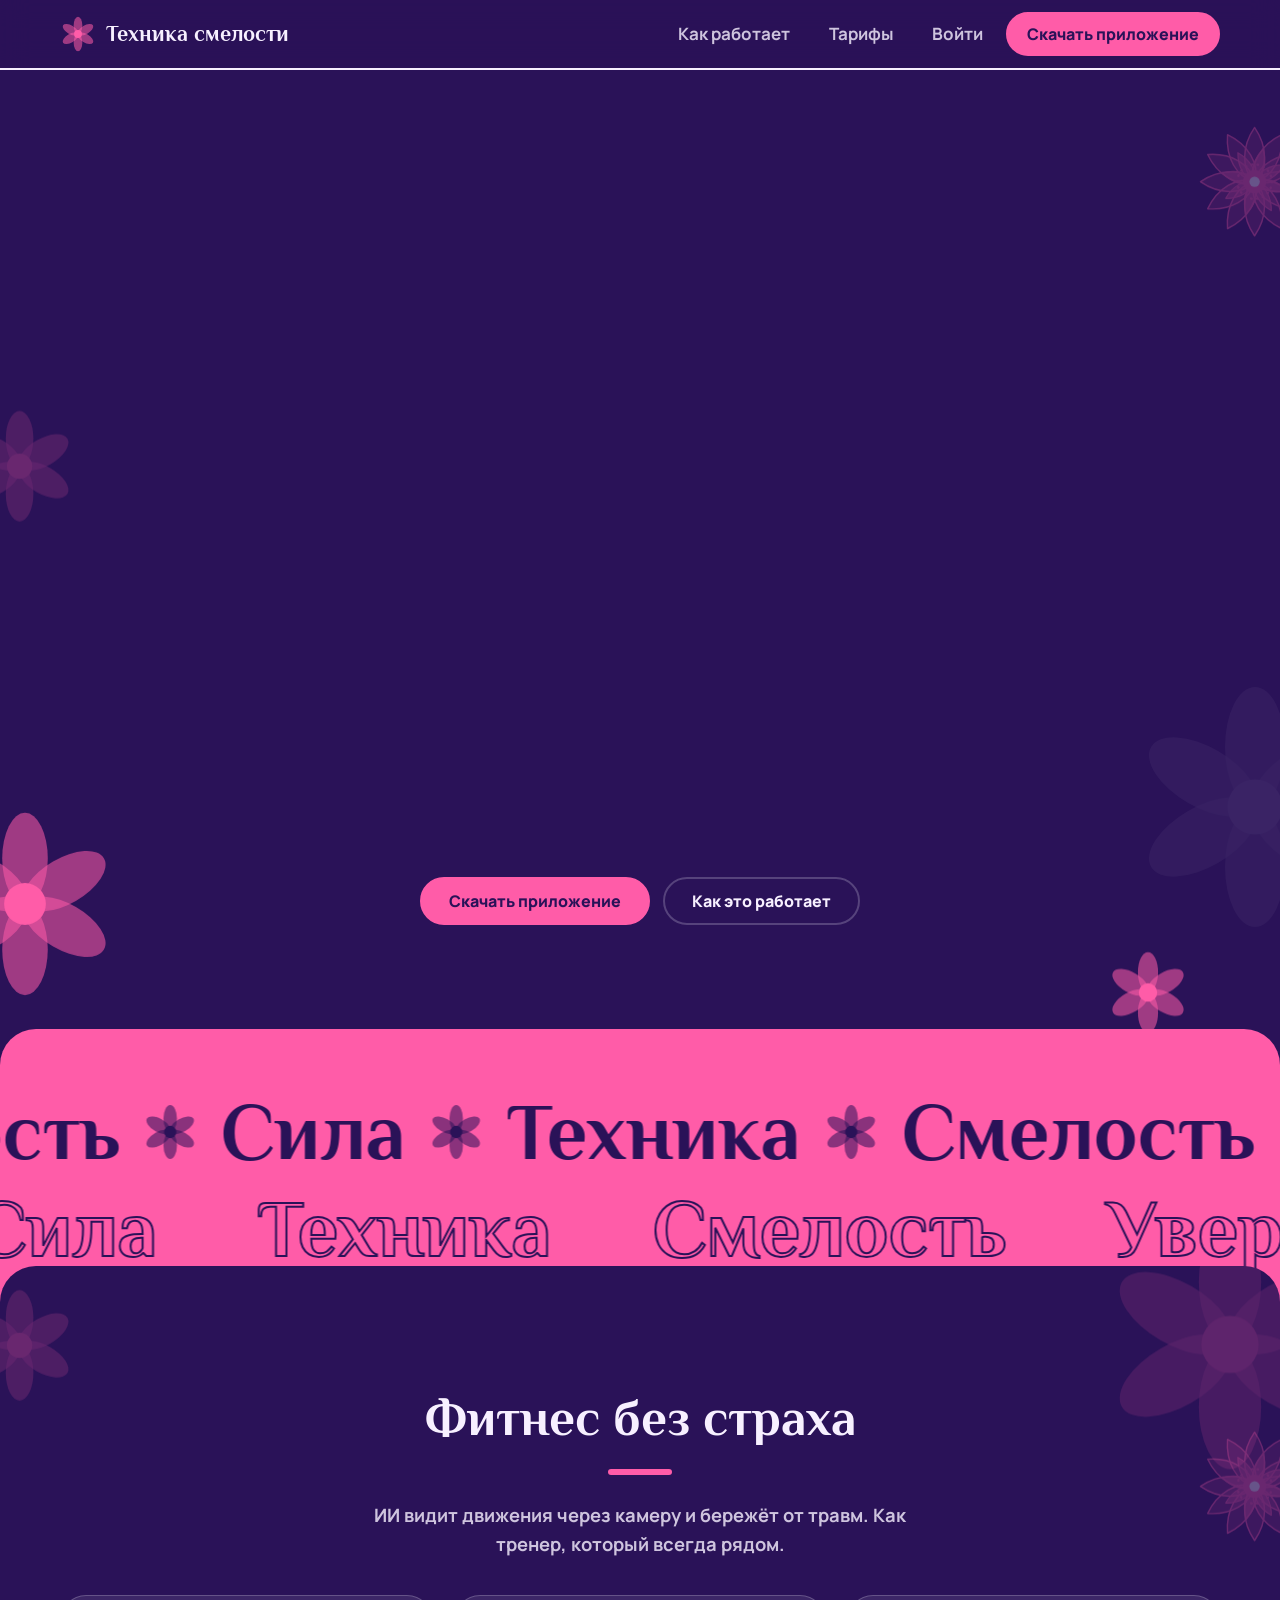
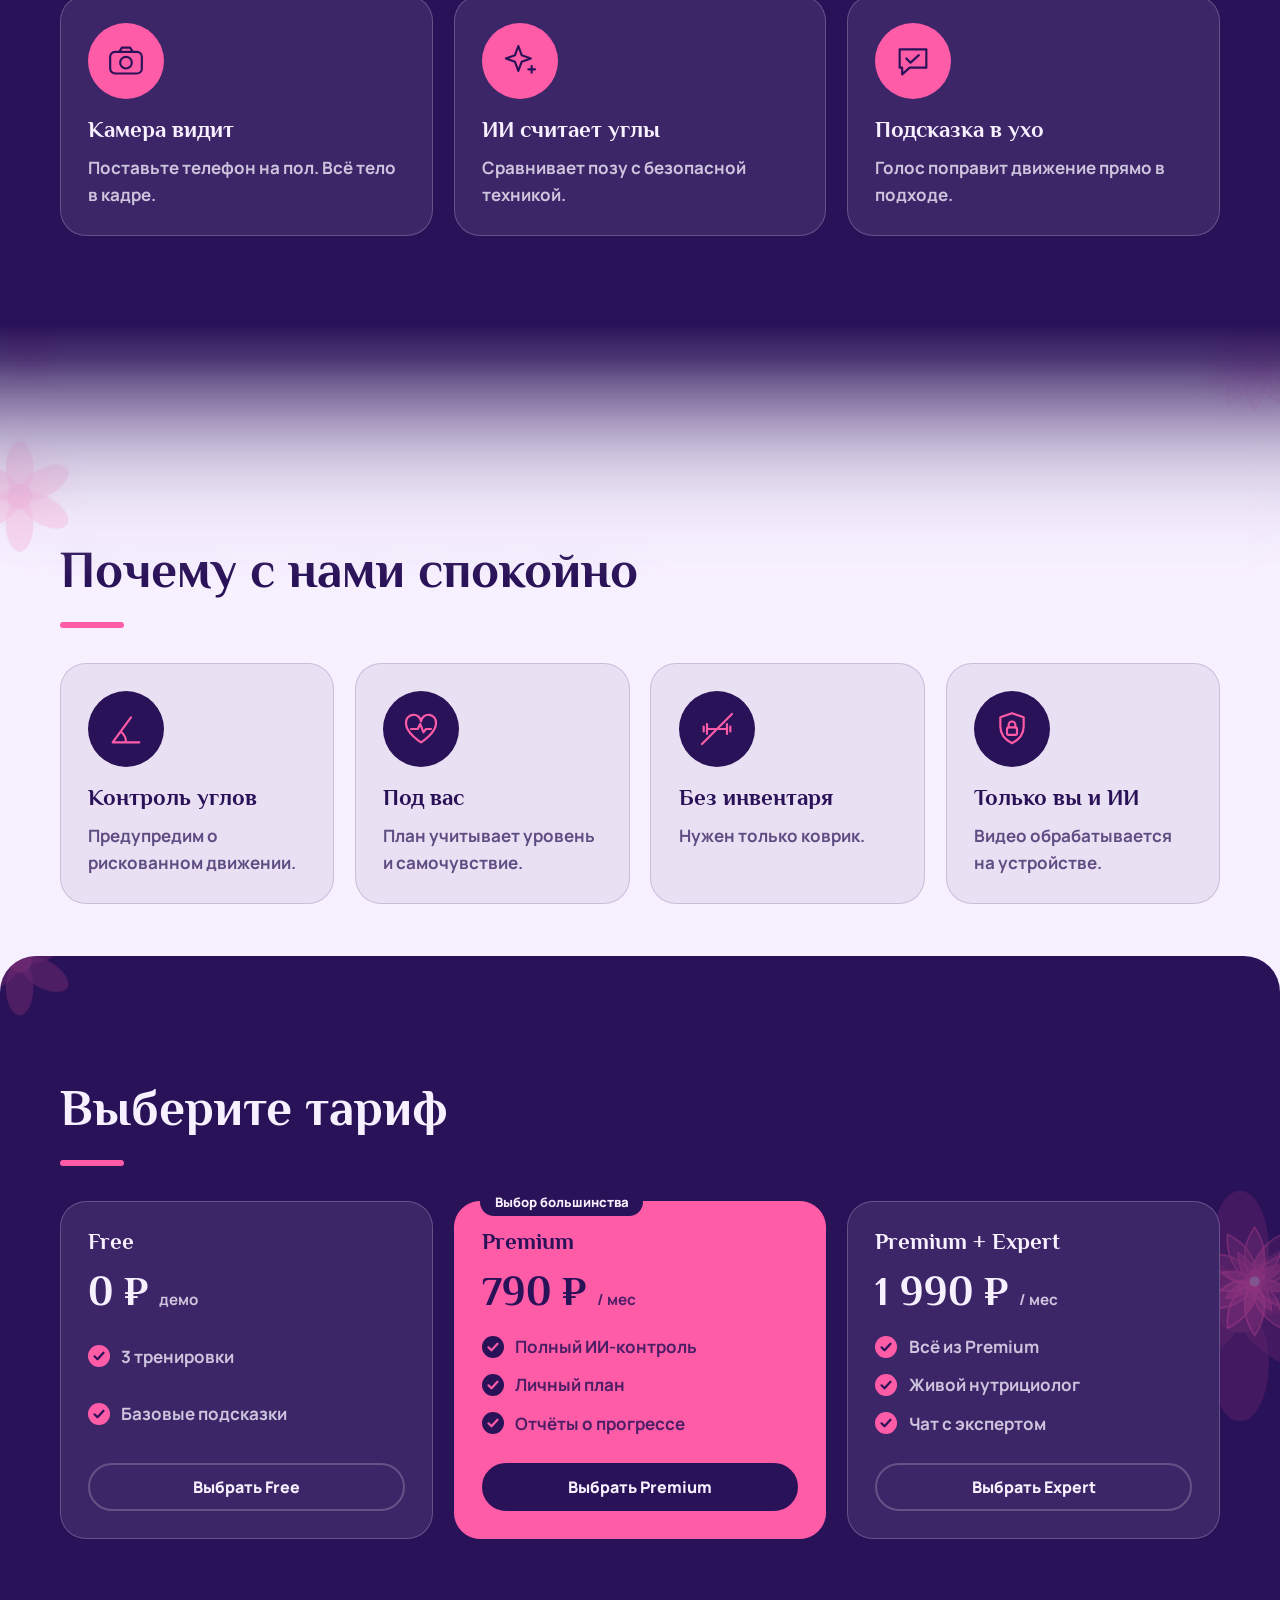
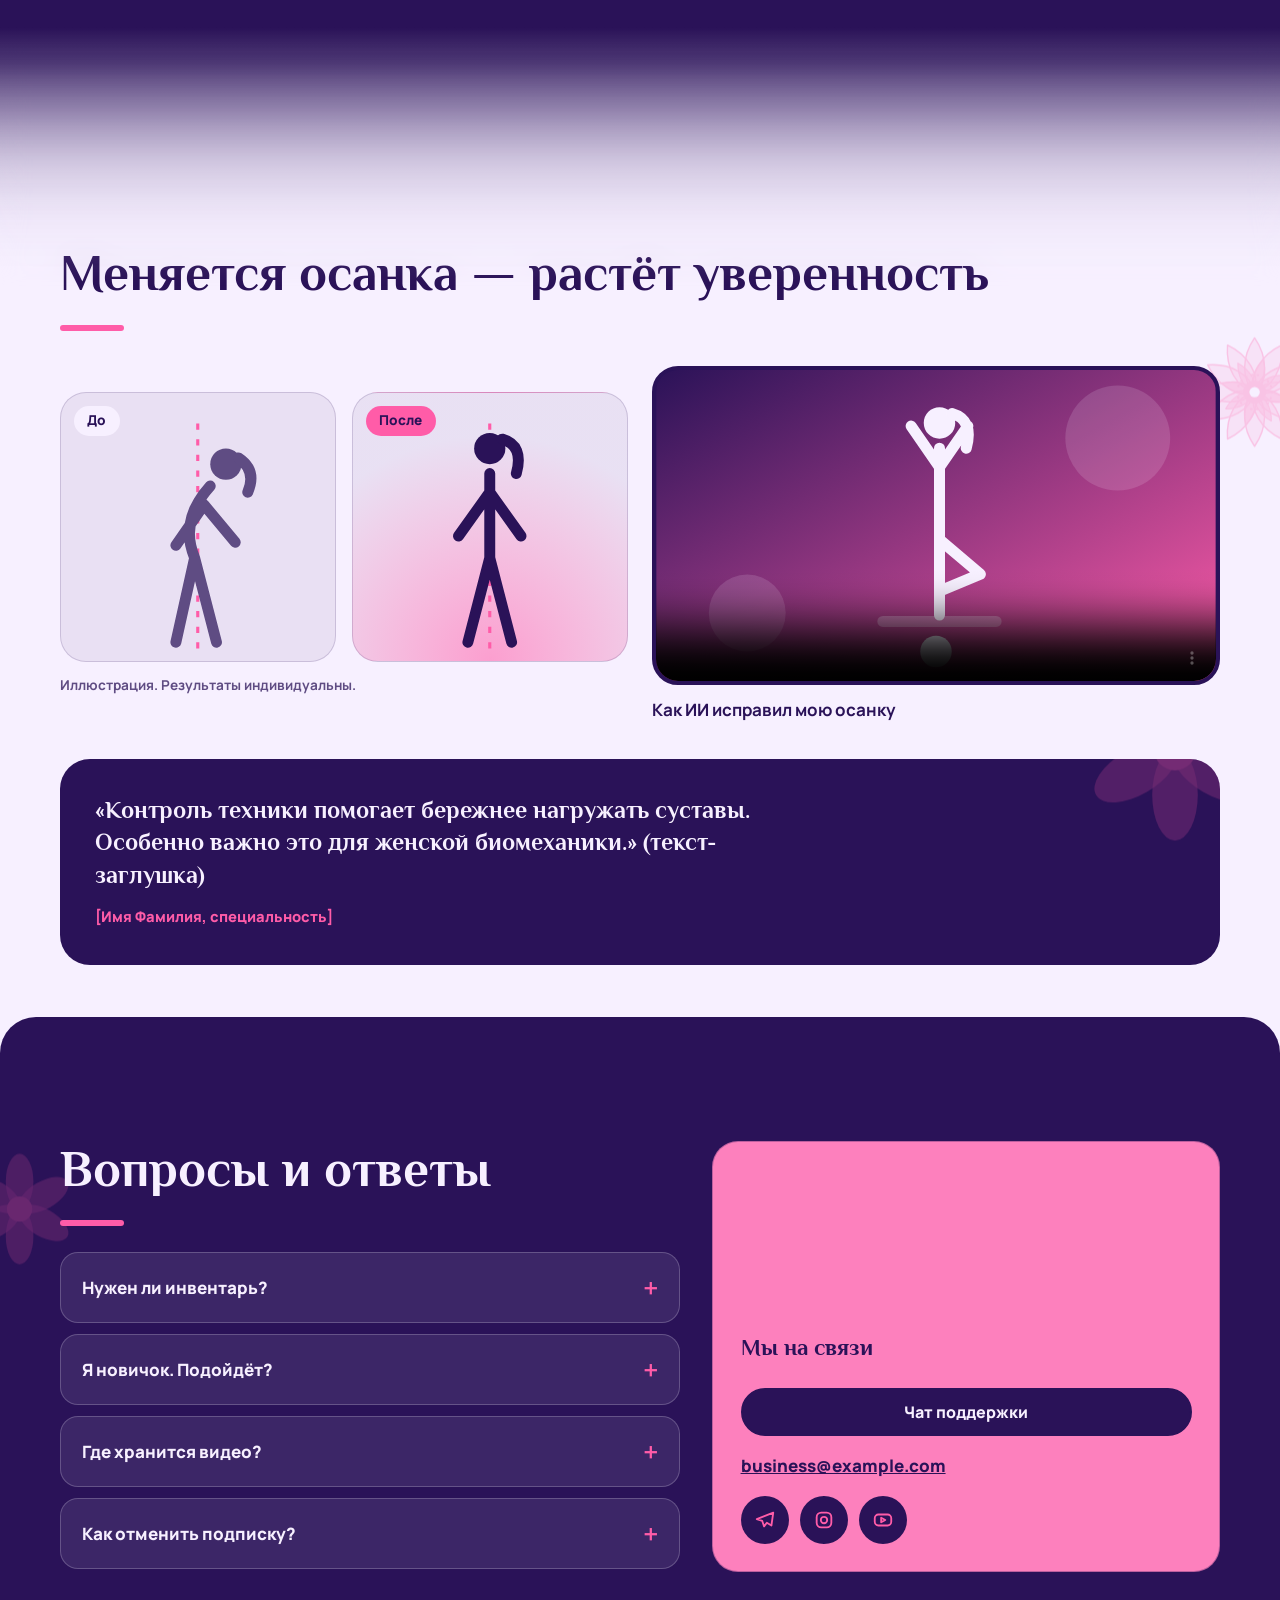
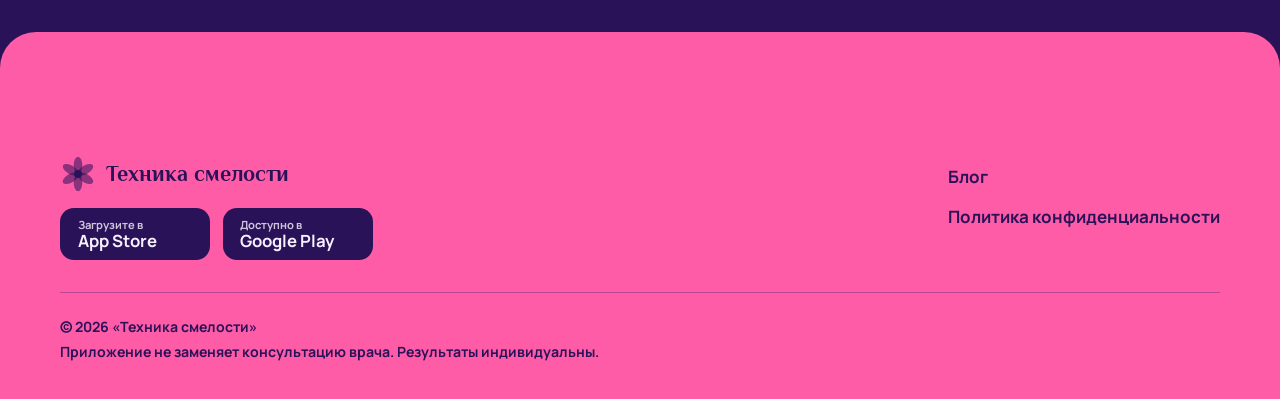
==== with Claude ii/index.html @ 7ea89359 "изменение названия" ====
<!DOCTYPE html>
<html lang="ru">
<head>
<meta charset="utf-8">
<meta name="viewport" content="width=device-width, initial-scale=1, viewport-fit=cover">
<title>Техника смелости — ИИ-тренер для тебя</title>
<meta name="description" content="ИИ-тренер в телефоне следит за техникой и бережёт от травм. Тренировки дома, без инвентаря, только вы и ИИ.">
<meta property="og:title" content="Техника смелости — ИИ-тренер для женщин">
<meta property="og:description" content="Ты сильнее, чем думаешь. Просто начни.">
<meta property="og:type" content="website">
<link rel="preconnect" href="https://fonts.googleapis.com">
<link rel="preconnect" href="https://fonts.gstatic.com" crossorigin>
<link href="https://fonts.googleapis.com/css2?family=Manrope:wght@600;700;800&family=Philosopher:wght@700&display=swap" rel="stylesheet">
<style>
/* Только три цвета: тёмный сливовый, розовый, светлая сирень */
:root{--dark:#2a1258;--pink:#ff5ca8;--light:#f7f0ff;
  --head:"Philosopher",Georgia,"Times New Roman",serif;--sans:"Manrope",system-ui,-apple-system,"Segoe UI",Roboto,sans-serif;
  --pad:clamp(3rem,7vw,5.5rem);--cut:36px;
  box-sizing:border-box;padding-top:env(safe-area-inset-top,0px);padding-bottom:env(safe-area-inset-bottom,0px);color-scheme:light}
.t-light{--bg:var(--light);--fg:var(--dark);--card:color-mix(in srgb,var(--dark) 7%,var(--light));--muted:color-mix(in srgb,var(--dark) 74%,var(--light));--line:color-mix(in srgb,var(--dark) 16%,transparent);--btn-bg:var(--pink);--btn-fg:var(--dark);--ico-bg:var(--dark);--ico-fg:var(--pink)}
.t-dark{--bg:var(--dark);--fg:var(--light);--card:color-mix(in srgb,var(--light) 9%,var(--dark));--muted:color-mix(in srgb,var(--light) 80%,var(--dark));--line:color-mix(in srgb,var(--light) 22%,transparent);--btn-bg:var(--pink);--btn-fg:var(--dark);--ico-bg:var(--pink);--ico-fg:var(--dark)}
.t-pink{--bg:var(--pink);--fg:var(--dark);--card:color-mix(in srgb,var(--light) 24%,var(--pink));--muted:color-mix(in srgb,var(--dark) 84%,var(--pink));--line:color-mix(in srgb,var(--dark) 30%,transparent);--btn-bg:var(--dark);--btn-fg:var(--light);--ico-bg:var(--dark);--ico-fg:var(--pink)}
.t-light,.t-dark,.t-pink{background:var(--bg);color:var(--fg)}
*,*::before,*::after{box-sizing:border-box}
html{scroll-behavior:smooth;scroll-padding-top:calc(72px + env(safe-area-inset-top,0px))}
body{margin:0;background:var(--dark);color:var(--dark);font:700 1.0625rem/1.6 var(--sans);overflow-x:hidden}
body::before{content:"";position:fixed;inset:0 0 auto;height:env(safe-area-inset-top,0px);background:var(--dark);z-index:60}
svg,video{max-width:100%}
h1,h2,h3{font-family:var(--head);font-weight:700;line-height:1.1;margin:0 0 .5em}
h2{font-size:clamp(2rem,5vw,3.2rem)}
h2::after{content:"";display:block;width:64px;height:6px;border-radius:6px;background:var(--pink);margin-top:.45em}
.center{text-align:center}.center h2::after{margin-inline:auto}
h3{font-size:1.45rem}
p{margin:0 0 1em}
a{color:inherit}
:focus-visible{outline:3px solid var(--pink);outline-offset:3px;border-radius:8px}
.wrap{width:min(1160px,100% - 2.5rem);margin-inline:auto;position:relative;z-index:1}
.layer{position:relative;overflow:clip;margin-top:calc(var(--cut) * -1);border-radius:var(--cut) var(--cut) 0 0;padding:calc(var(--pad) + var(--cut)) 0 var(--pad)}
.lead{font-size:1.15rem;color:var(--muted);max-width:46ch}
.sec-head{margin-bottom:2.2rem}
.progress{position:fixed;top:env(safe-area-inset-top,0px);left:0;right:0;height:4px;z-index:70;transform-origin:0 50%;transform:scaleX(0);background:var(--pink)}

/* кнопки */
.btn{display:inline-flex;align-items:center;justify-content:center;min-height:48px;padding:.7rem 1.7rem;border-radius:999px;font:800 1rem var(--sans);text-decoration:none;cursor:pointer;border:2px solid var(--btn-bg);background:var(--btn-bg);color:var(--btn-fg);transition:transform .25s,box-shadow .25s}
.btn:hover{transform:translateY(-3px);box-shadow:0 10px 24px color-mix(in srgb,var(--pink) 45%,transparent)}
.btn-ghost{background:transparent;color:var(--fg);border-color:var(--line)}
.btn-ghost:hover{border-color:var(--pink)}
.btn-block{width:100%}

/* шапка */
header,header.t-dark,header.t-light,header.t-pink{position:sticky;top:env(safe-area-inset-top,0px);z-index:50;background:color-mix(in srgb,var(--bg) 86%,transparent);-webkit-backdrop-filter:blur(14px);backdrop-filter:blur(14px);border-bottom:2px solid var(--fg);transition:background .4s,color .4s,border-color .4s}
header.t-pink .pill{background:color-mix(in srgb,var(--dark) 14%,transparent);border-color:var(--dark)}
header.t-pink .logo svg{color:var(--dark)}
.bar{display:flex;align-items:center;justify-content:space-between;gap:1rem;min-height:68px}
.logo{display:flex;align-items:center;gap:.6rem;font:700 1.35rem var(--head);text-decoration:none}
.logo svg{width:36px;height:36px;color:var(--pink);flex:none;transition:transform .6s}
.logo:hover svg{transform:rotate(180deg)}
.menu{display:flex;align-items:center;gap:.4rem;position:relative}
.pill{position:absolute;top:50%;left:0;width:0;height:44px;transform:translateY(-50%);border-radius:999px;background:color-mix(in srgb,var(--pink) 22%,transparent);border:1px solid color-mix(in srgb,var(--pink) 65%,transparent);opacity:0;pointer-events:none;transition:left .4s cubic-bezier(.3,1.35,.5,1),width .4s cubic-bezier(.3,1.35,.5,1),opacity .25s}
.menu a.link{position:relative;z-index:1;padding:.6rem 1rem;border-radius:999px;text-decoration:none;font-weight:700;color:var(--muted);transition:color .2s}
.menu a.link:hover,.menu a.link.on{color:var(--fg)}
.menu .btn{min-height:44px;padding:.45rem 1.2rem}
.burger{display:none;width:48px;height:48px;border-radius:14px;border:1px solid var(--line);background:transparent;color:var(--fg);cursor:pointer;place-items:center}
.burger svg{width:22px;height:22px}

/* hero */
.hero{padding:clamp(2rem,5vw,3.5rem) 0 calc(var(--pad) + var(--cut) + 1rem);text-align:center;position:relative;overflow:clip}
.quote{font-size:clamp(2.8rem,9.6vw,6rem);line-height:1;letter-spacing:-.02em;max-width:14ch;margin:0 auto .4em;text-wrap:balance}
.quote>span{display:block}.l1{color:var(--light)}.l2{color:var(--pink);text-shadow:0 0 44px color-mix(in srgb,var(--pink) 45%,transparent)}
.emblem{display:grid;justify-items:center;gap:.5rem;margin-bottom:1.6rem}
.emblem svg{width:clamp(130px,24vw,190px);color:var(--pink);animation:spin 70s linear infinite;filter:drop-shadow(0 0 30px color-mix(in srgb,var(--pink) 55%,transparent))}
.emblem span{font:700 1.25rem var(--head);letter-spacing:.08em;color:var(--light)}
.by{font-weight:800;letter-spacing:.03em;margin-bottom:1rem}
.hero .lead{margin-inline:auto}
.btn-row{display:flex;flex-wrap:wrap;justify-content:center;gap:.8rem;margin:1.5rem 0 0}
.stage{position:relative;max-width:1000px;margin:2.6rem auto 0;border:5px solid var(--dark);border-radius:30px;overflow:hidden;box-shadow:12px 12px 0 var(--pink)}
.stage video,.vcard video{display:block;width:100%;aspect-ratio:16/9;object-fit:cover;background:var(--dark)}
.chip{position:absolute;top:1rem;padding:.4rem .9rem;border-radius:999px;background:var(--light);color:var(--dark);font-weight:800;font-size:.85rem;animation:float 4s ease-in-out infinite}
.c1{left:1rem}.c2{right:1rem;animation-delay:1.4s}
@keyframes float{50%{transform:translateY(-6px)}}
.deco{position:absolute;z-index:0;animation:spin 48s linear infinite;pointer-events:none}
.d1{width:190px;left:-70px;bottom:6%;color:var(--pink)}
.d2{width:250px;right:-100px;bottom:12%;color:var(--light);opacity:.08}
.d3{width:84px;right:7%;bottom:2%;color:var(--pink);animation-duration:30s}
[data-parallax]{will-change:transform}
@keyframes spin{to{transform:rotate(360deg)}}

/* лента */
.band{padding:calc(var(--cut) + 1.4rem) 0 1.8rem;display:grid;gap:.6rem}
.row{display:flex;align-items:center;gap:1.4rem;width:max-content;margin-left:-900px;font:700 clamp(2.4rem,7vw,5rem)/1.1 var(--head);white-space:nowrap;will-change:transform}
.row svg{width:.7em;height:.7em;flex:none}
.row.alt{color:transparent;-webkit-text-stroke:2px var(--dark)}

/* иконки */
.ico{width:76px;height:76px;border-radius:50%;background:var(--ico-bg);color:var(--ico-fg);display:grid;place-items:center;margin-bottom:1.1rem;opacity:0;transform:translateY(46px) scale(.3) rotate(-30deg);transition:transform .9s cubic-bezier(.34,1.56,.64,1),opacity .5s;transition-delay:calc(var(--d,0s) + .25s)}
.ico svg{width:40px;height:40px;fill:none;stroke:currentColor;stroke-width:2.6;stroke-linecap:round;stroke-linejoin:round}
[data-anim].in .ico{opacity:1;transform:none}

/* карточки */
.grid{display:grid;gap:1.3rem}
.card{background:var(--card);border:1px solid var(--line);border-radius:26px;padding:1.7rem;transition:transform .3s,box-shadow .3s,border-color .3s}
.card:hover{transform:translateY(-8px);border-color:var(--pink);box-shadow:0 18px 36px color-mix(in srgb,var(--pink) 28%,transparent)}
.card:hover .ico{transform:rotate(-10deg) scale(1.08)}
.card p{margin:0;color:var(--muted)}

/* тарифы */
.price-card{display:flex;flex-direction:column;position:relative}
.best{background:var(--pink);border-color:var(--pink)}
.badge{position:absolute;top:-14px;left:1.6rem;background:var(--dark);color:var(--light);font:800 .82rem var(--sans);padding:.3rem .9rem;border-radius:999px}
.price{font:700 2.6rem var(--head);margin:.1rem 0 0}
.price small{font:600 .95rem var(--sans);color:var(--muted)}
.price-card ul{list-style:none;padding:0;margin:1.2rem 0 1.6rem;display:grid;gap:.7rem;flex:1}
.price-card li{display:flex;gap:.7rem;align-items:center;color:var(--muted);font-weight:600}
.price-card li::before{content:"";flex:none;width:22px;height:22px;border-radius:50%;background:var(--pink) url("data:image/svg+xml,%3Csvg xmlns='http://www.w3.org/2000/svg' viewBox='0 0 22 22'%3E%3Cpath d='M6.5 11.3l3 3 6-6.6' fill='none' stroke='%232a1258' stroke-width='2.2' stroke-linecap='round' stroke-linejoin='round'/%3E%3C/svg%3E") center/100% no-repeat}
.best li::before{background-color:var(--dark);background-image:url("data:image/svg+xml,%3Csvg xmlns='http://www.w3.org/2000/svg' viewBox='0 0 22 22'%3E%3Cpath d='M6.5 11.3l3 3 6-6.6' fill='none' stroke='%23ff5ca8' stroke-width='2.2' stroke-linecap='round' stroke-linejoin='round'/%3E%3C/svg%3E")}

/* истории */
.stories{display:grid;gap:1.5rem;align-items:center}
.ba{display:grid;grid-template-columns:1fr 1fr;gap:1rem}
.ba figure{margin:0;position:relative;border-radius:26px;overflow:hidden;background:var(--card);border:1px solid var(--line);display:grid;place-items:end center;height:270px;color:var(--muted)}
.ba figure.after{color:var(--fg);background:radial-gradient(circle at 50% 100%,color-mix(in srgb,var(--pink) 55%,var(--light)),var(--card) 75%)}
.ba svg{height:250px;width:auto}
.ba figcaption{position:absolute;top:.8rem;left:.8rem;background:var(--light);color:var(--dark);font-weight:800;font-size:.85rem;padding:.25rem .85rem;border-radius:999px}
.after figcaption{background:var(--pink)}
.vcard video{border-radius:26px;border:4px solid var(--dark)}
.vcard p{margin:.7rem 0 0;font-weight:700}
.disclaimer{font-size:.85rem;color:var(--muted);margin:.8rem 0 0}
blockquote{margin:2.2rem 0 0;padding:2.2rem;border-radius:30px;background:var(--dark);color:var(--light);position:relative;overflow:hidden}
blockquote .deco{width:190px;right:-50px;bottom:-60px;color:var(--pink);opacity:.35}
blockquote p{position:relative;font:700 1.5rem/1.35 var(--head);margin:0 0 .7rem;max-width:44ch}
blockquote cite{position:relative;font-style:normal;font-size:.92rem;color:var(--pink);font-weight:800}

/* контакты */
.contact-grid{display:grid;gap:2rem;align-items:start}
details{background:var(--card);border:1px solid var(--line);border-radius:18px;margin-bottom:.7rem;transition:border-color .2s}
details[open]{border-color:var(--pink)}
summary{cursor:pointer;list-style:none;padding:1rem 1.3rem;font-weight:800;display:flex;justify-content:space-between;gap:1rem;align-items:center;min-height:54px}
summary::-webkit-details-marker{display:none}
summary::after{content:"+";font:600 1.7rem var(--sans);color:var(--pink);transition:transform .25s}
details[open] summary::after{transform:rotate(45deg)}
details p{padding:0 1.3rem 1.1rem;margin:0;color:var(--muted)}
.contact-card{display:grid;gap:1rem;position:relative;overflow:hidden}
.contact-card>*{position:relative}
.contact-card .deco{width:150px;right:-40px;bottom:-40px;color:var(--dark);opacity:.18}
.mail{font-weight:800}
.social{display:flex;gap:.7rem}
.social a{width:48px;height:48px;border-radius:50%;display:grid;place-items:center;background:var(--ico-bg);color:var(--ico-fg);transition:transform .25s}
.social a:hover{transform:translateY(-4px) rotate(-8deg)}
.social svg{width:22px;height:22px;fill:none;stroke:currentColor;stroke-width:2;stroke-linejoin:round}

/* подвал */
footer.layer{padding-bottom:2rem}
.foot{display:flex;flex-wrap:wrap;gap:2rem;justify-content:space-between}
.foot nav{display:flex;flex-direction:column}
.foot nav a{padding:.4rem 0;font-weight:700;text-decoration:none}
.foot nav a:hover{text-decoration:underline}
.stores{display:flex;flex-wrap:wrap;gap:.8rem;margin-top:1rem}
.store{display:flex;flex-direction:column;min-width:150px;min-height:52px;justify-content:center;padding:.5rem 1.1rem;border-radius:14px;background:var(--dark);color:var(--light);text-decoration:none;line-height:1.2;transition:transform .25s}
.store:hover{transform:translateY(-3px)}
.store small{font-size:.7rem;opacity:.8}.store b{font-size:1.05rem}
.legal{margin-top:2rem;padding-top:1.2rem;border-top:1px solid var(--line);font-size:.88rem;font-weight:600}
.legal p{margin:.2rem 0}
footer .deco{width:230px;right:-60px;top:20px;color:var(--dark);opacity:.14}

/* анимация при прокрутке (работает и вверх, и вниз) */
[data-anim]{opacity:0;transition:opacity .9s cubic-bezier(.2,.7,.2,1),transform .9s cubic-bezier(.2,.7,.2,1),rotate .3s ease-out,box-shadow .3s,border-color .3s;transition-delay:var(--d,0s),var(--d,0s),0s,0s,0s}
[data-anim=up]{transform:translateY(56px)}
[data-anim=left]{transform:translateX(-80px)}
[data-anim=right]{transform:translateX(80px)}
[data-anim=zoom]{transform:scale(.88) translateY(30px)}
[data-anim].in{opacity:1;transform:none}

/* адаптив */
@media (max-width:859px){
  .burger{display:grid}.pill{display:none}
  .menu{position:absolute;left:0;right:0;top:100%;flex-direction:column;align-items:stretch;background:var(--bg);padding:.8rem 1.25rem 1.2rem;border-bottom:2px solid var(--fg);display:none}
  .menu.open{display:flex}
  .menu a.link,.menu .btn{min-height:48px;display:flex;align-items:center}
  .menu .btn{justify-content:center}
  .stage{box-shadow:7px 7px 0 var(--pink);border-width:4px}
}
@media (min-width:600px){.cols{grid-template-columns:repeat(2,1fr)}}
@media (min-width:860px){
  .cols{grid-template-columns:repeat(4,1fr)}
  .three{grid-template-columns:repeat(3,1fr)}
  .stories{grid-template-columns:1fr 1fr}
  .contact-grid{grid-template-columns:1.1fr .9fr}
}
@media (max-width:420px){.ba{grid-template-columns:1fr}}
.menu a.link,.price-card li,.price small,.legal{font-weight:700}
/* цветы: чем шире окно, тем их больше */
.xf{display:none;position:absolute;z-index:0;pointer-events:none;width:clamp(90px,9vw,190px);color:var(--pink);opacity:.3;animation:spin 80s linear infinite}
.t-pink .xf{color:var(--dark);opacity:.16}
@media (min-width:700px){.xf.a{display:block}}
@media (min-width:1100px){.xf.b{display:block}}
@media (min-width:1500px){.xf.c,.xf.d{display:block}}
@media (max-width:860px){.d1,.d2{display:none}}
@media (max-width:700px){.layer>.deco{display:none}}
/* объёмные карточки: наклон и подсветка за курсором */
.grid,.contact-grid{perspective:1100px}
.card{position:relative}
.card::before{content:"";position:absolute;inset:0;border-radius:inherit;pointer-events:none;opacity:0;transition:opacity .3s;background:radial-gradient(240px circle at var(--mx,50%) var(--my,50%),color-mix(in srgb,var(--pink) 24%,transparent),transparent 70%)}
.card:hover::before{opacity:1}
/* блик на кнопках */
.btn{position:relative;overflow:hidden}
.btn::after{content:"";position:absolute;top:0;bottom:0;left:-60%;width:40%;background:linear-gradient(100deg,transparent,color-mix(in srgb,var(--light) 45%,transparent),transparent);transform:skewX(-20deg);transition:left .7s}
.btn:hover::after{left:130%}
/* заголовок: буквы поднимаются по очереди */
.w{display:inline-block;white-space:nowrap}
.ch{display:inline-block;opacity:0;transform:translateY(.9em) rotate(8deg);animation:rise .8s cubic-bezier(.2,.8,.2,1) forwards;animation-delay:calc(.3s + var(--i)*30ms)}
@keyframes rise{to{opacity:1;transform:none}}
@media (prefers-reduced-motion:reduce){.ch{opacity:1;transform:none}}
/* размытые границы секций */
.soft{border-radius:0;margin-top:0;padding-top:calc(var(--pad) + 130px)}
.from-dark{--prev:var(--dark)}.from-light{--prev:var(--light)}
.soft::before{content:"";position:absolute;inset:0 0 auto;height:clamp(150px,22vw,260px);z-index:2;pointer-events:none;background:linear-gradient(to bottom,var(--prev) 0,color-mix(in srgb,var(--prev) 92%,transparent) 14%,color-mix(in srgb,var(--prev) 72%,transparent) 32%,color-mix(in srgb,var(--prev) 45%,transparent) 52%,color-mix(in srgb,var(--prev) 20%,transparent) 74%,transparent 100%);-webkit-backdrop-filter:blur(14px);backdrop-filter:blur(14px);-webkit-mask-image:linear-gradient(to bottom,#000 0,rgba(0,0,0,.9) 14%,rgba(0,0,0,.68) 32%,rgba(0,0,0,.42) 52%,rgba(0,0,0,.18) 74%,transparent 100%);mask-image:linear-gradient(to bottom,#000 0,rgba(0,0,0,.9) 14%,rgba(0,0,0,.68) 32%,rgba(0,0,0,.42) 52%,rgba(0,0,0,.18) 74%,transparent 100%)}
@media (prefers-reduced-motion:reduce){
  html{scroll-behavior:auto}
  *,*::before,*::after{animation:none!important;transition:none!important}
  [data-anim],.ico{opacity:1;transform:none}
  [data-parallax]{translate:none}
}
</style>
</head>
<body>
<div class="progress" id="pg" aria-hidden="true"></div>

<svg width="0" height="0" style="position:absolute" aria-hidden="true">
  <symbol id="flower" viewBox="0 0 100 100"><g fill="currentColor" fill-opacity=".55"><ellipse cx="50" cy="26" rx="12" ry="24"/><ellipse cx="50" cy="26" rx="12" ry="24" transform="rotate(60 50 50)"/><ellipse cx="50" cy="26" rx="12" ry="24" transform="rotate(120 50 50)"/><ellipse cx="50" cy="26" rx="12" ry="24" transform="rotate(180 50 50)"/><ellipse cx="50" cy="26" rx="12" ry="24" transform="rotate(240 50 50)"/><ellipse cx="50" cy="26" rx="12" ry="24" transform="rotate(300 50 50)"/></g><circle cx="50" cy="50" r="11" fill="currentColor"/></symbol>
  <symbol id="flower2" viewBox="0 0 200 200"><defs><path id="pa" d="M100 100C76 78 78 38 100 6C122 38 124 78 100 100z"/><path id="pb" d="M100 100C87 86 88 62 100 42C112 62 113 86 100 100z"/></defs><g fill="currentColor" fill-opacity=".3" stroke="currentColor" stroke-width="2.5" stroke-linejoin="round"><use href="#pa"/><use href="#pa" transform="rotate(30 100 100)"/><use href="#pa" transform="rotate(60 100 100)"/><use href="#pa" transform="rotate(90 100 100)"/><use href="#pa" transform="rotate(120 100 100)"/><use href="#pa" transform="rotate(150 100 100)"/><use href="#pa" transform="rotate(180 100 100)"/><use href="#pa" transform="rotate(210 100 100)"/><use href="#pa" transform="rotate(240 100 100)"/><use href="#pa" transform="rotate(270 100 100)"/><use href="#pa" transform="rotate(300 100 100)"/><use href="#pa" transform="rotate(330 100 100)"/></g><g fill="currentColor" fill-opacity=".6" stroke="currentColor" stroke-width="2" stroke-linejoin="round"><use href="#pb" transform="rotate(15 100 100)"/><use href="#pb" transform="rotate(60 100 100)"/><use href="#pb" transform="rotate(105 100 100)"/><use href="#pb" transform="rotate(150 100 100)"/><use href="#pb" transform="rotate(195 100 100)"/><use href="#pb" transform="rotate(240 100 100)"/><use href="#pb" transform="rotate(285 100 100)"/><use href="#pb" transform="rotate(330 100 100)"/></g><circle cx="100" cy="100" r="30" fill="none" stroke="currentColor" stroke-width="4" stroke-dasharray="1 9.4" stroke-linecap="round"/><circle cx="100" cy="100" r="20" fill="currentColor"/><circle cx="100" cy="100" r="9" fill="var(--light)"/></symbol>
  <symbol id="p-stand" viewBox="0 0 120 160"><g fill="none" stroke="currentColor" stroke-width="7" stroke-linecap="round" stroke-linejoin="round"><circle cx="60" cy="24" r="10" fill="currentColor" stroke="none"/><path d="M68 18q14 4 9 22M60 40V94M60 52L40 80M60 52L80 80M60 94L46 148M60 94L74 148"/></g></symbol>
  <symbol id="p-slouch" viewBox="0 0 120 160"><g fill="none" stroke="currentColor" stroke-width="7" stroke-linecap="round" stroke-linejoin="round"><circle cx="78" cy="34" r="10" fill="currentColor" stroke="none"/><path d="M86 30q12 8 6 22M68 48Q48 70 58 94M64 60L46 86M64 60L84 84M58 94L46 148M58 94L72 148"/></g></symbol>
  <symbol id="p-squat" viewBox="0 0 120 160"><g fill="none" stroke="currentColor" stroke-width="7" stroke-linecap="round" stroke-linejoin="round"><circle cx="68" cy="36" r="10" fill="currentColor" stroke="none"/><path d="M60 32q-14 0-18 18M46 90L60 54M62 58L102 60M46 90L88 94L80 144L98 144"/><path d="M28 152H114" opacity=".3"/></g></symbol>
  <symbol id="p-yoga" viewBox="0 0 120 160"><g fill="none" stroke="currentColor" stroke-width="7" stroke-linecap="round" stroke-linejoin="round"><circle cx="60" cy="26" r="10" fill="currentColor" stroke="none"/><path d="M68 20q14 4 9 22M60 42V94M60 54L42 28M60 54L78 28M60 94V148M60 100L86 122L62 132"/><path d="M24 152H96" opacity=".3"/></g></symbol>
</svg>

<header class="t-dark">
  <div class="wrap bar">
    <a class="logo" href="#top" aria-label="Техника смелости — на главную"><svg viewBox="0 0 100 100" aria-hidden="true"><use href="#flower"/></svg>Техника смелости</a>
    <button class="burger" id="burger" aria-label="Открыть меню" aria-expanded="false" aria-controls="menu"><svg viewBox="0 0 24 24" fill="none" stroke="currentColor" stroke-width="2.2" stroke-linecap="round"><path d="M4 7h16M4 12h16M4 17h16"/></svg></button>
    <nav class="menu" id="menu" aria-label="Основная навигация">
      <a class="link" href="#about">Как работает</a>
      <a class="link" href="#pricing">Тарифы</a>
      <a class="link" href="#login">Войти</a><!-- заменить -->
      <a class="btn" href="#download">Скачать приложение</a><!-- заменить -->
    </nav>
  </div>
</header>

<main id="top">
  <section class="hero t-dark">
    <svg class="deco d1" data-parallax="0.06" viewBox="0 0 100 100" aria-hidden="true"><use href="#flower"/></svg>
    <svg class="deco d2" data-parallax="0.12" viewBox="0 0 100 100" aria-hidden="true"><use href="#flower"/></svg>
    <svg class="deco d3" data-parallax="0.09" viewBox="0 0 100 100" aria-hidden="true"><use href="#flower"/></svg>
    <div class="wrap">
      <div class="emblem" data-anim="zoom"><svg viewBox="0 0 200 200" aria-hidden="true"><use href="#flower2"/></svg><span>Техника смелости</span></div>
      <h1 class="quote" data-anim="up" style="--d:.1s"><span class="l1">Смелость — это техника.</span><span class="l2">Ей можно научиться.</span></h1>
      
      <p class="lead" data-anim="up" style="--d:.2s">ИИ-тренер в телефоне следит за техникой и бережёт от травм.</p>
      <div class="btn-row" data-anim="up" style="--d:.3s">
        <a class="btn" href="#download">Скачать приложение</a>
        <a class="btn btn-ghost" href="#about">Как это работает</a>
      </div>
      
    </div>
  </section>

  <section class="band layer t-pink" aria-hidden="true"><div class="row" data-dir="-1"></div><div class="row alt" data-dir="1"></div></section>

  <section id="about" class="layer t-dark">
    <svg class="deco" data-parallax="0.08" style="width:260px;right:-80px;top:40px;color:var(--pink);opacity:.25" viewBox="0 0 100 100" aria-hidden="true"><use href="#flower"/></svg>
    <div class="wrap">
      <div class="sec-head center" data-anim="up"><h2>Фитнес без страха</h2><p class="lead" style="margin-inline:auto">ИИ видит движения через камеру и бережёт от травм. Как тренер, который всегда рядом.</p></div>
      <div class="grid three">
        <article class="card" data-anim="left"><div class="ico"><svg viewBox="0 0 48 48"><rect x="5" y="13" width="38" height="26" rx="6"/><circle cx="24" cy="26" r="7"/><path d="M16 13l3-5h10l3 5"/></svg></div><h3>Камера видит</h3><p>Поставьте телефон на пол. Всё тело в кадре.</p></article>
        <article class="card" data-anim="up" style="--d:.15s"><div class="ico"><svg viewBox="0 0 48 48"><path d="M22 6l4 11 11 4-11 4-4 11-4-11-11-4 11-4z"/><path d="M38 30v8M34 34h8"/></svg></div><h3>ИИ считает углы</h3><p>Сравнивает позу с безопасной техникой.</p></article>
        <article class="card" data-anim="right" style="--d:.3s"><div class="ico"><svg viewBox="0 0 48 48"><path d="M8 10h32v22H20l-9 8v-8H8z"/><path d="M16 21l5 5 10-9"/></svg></div><h3>Подсказка в ухо</h3><p>Голос поправит движение прямо в подходе.</p></article>
      </div>
    </div>
  </section>

  <section id="benefits" class="layer soft from-dark t-light">
    <svg class="deco" data-parallax="0.10" style="width:200px;left:-70px;top:30px;color:var(--pink);opacity:.5" viewBox="0 0 100 100" aria-hidden="true"><use href="#flower"/></svg>
    <div class="wrap">
      <div class="sec-head" data-anim="up"><h2>Почему с нами спокойно</h2></div>
      <div class="grid cols">
        <article class="card" data-anim="up"><div class="ico"><svg viewBox="0 0 48 48"><path d="M8 40h32M8 40L30 10M24 40A16 16 0 0 0 17.5 27"/></svg></div><h3>Контроль углов</h3><p>Предупредим о рискованном движении.</p></article>
        <article class="card" data-anim="up" style="--d:.12s"><div class="ico"><svg viewBox="0 0 48 48"><path d="M24 40S6 29 6 17a9 9 0 0 1 18-2 9 9 0 0 1 18 2c0 12-18 23-18 23z"/><path d="M12 24h8l3-6 4 10 3-4h6"/></svg></div><h3>Под вас</h3><p>План учитывает уровень и самочувствие.</p></article>
        <article class="card" data-anim="up" style="--d:.24s"><div class="ico"><svg viewBox="0 0 48 48"><path d="M12 18v12M8 21v6M36 18v12M40 21v6M12 24h24M6 42L42 6"/></svg></div><h3>Без инвентаря</h3><p>Нужен только коврик.</p></article>
        <article class="card" data-anim="up" style="--d:.36s"><div class="ico"><svg viewBox="0 0 48 48"><path d="M24 5l14 5v11c0 9-6 16-14 20-8-4-14-11-14-20V10z"/><rect x="18" y="22" width="12" height="9" rx="2"/><path d="M20 22v-3a4 4 0 0 1 8 0v3"/></svg></div><h3>Только вы и ИИ</h3><p>Видео обрабатывается на устройстве.</p><!-- проверить формулировку --></article>
      </div>
    </div>
  </section>

  <section id="pricing" class="layer t-dark">
    <svg class="deco" data-parallax="0.07" style="width:240px;right:-80px;bottom:30px;color:var(--pink);opacity:.22" viewBox="0 0 100 100" aria-hidden="true"><use href="#flower"/></svg>
    <div class="wrap">
      <div class="sec-head" data-anim="up"><h2>Выберите тариф</h2></div>
      <!-- заменить на реальные цены и состав -->
      <div class="grid three">
        <article class="card price-card" data-anim="up"><h3>Free</h3><div class="price">0 ₽ <small>демо</small></div><ul><li>3 тренировки</li><li>Базовые подсказки</li></ul><a class="btn btn-ghost btn-block" href="#download">Выбрать Free</a></article>
        <article class="card price-card best t-pink" data-anim="up" style="--d:.15s"><span class="badge">Выбор большинства</span><h3>Premium</h3><div class="price">790 ₽ <small>/ мес</small></div><ul><li>Полный ИИ-контроль</li><li>Личный план</li><li>Отчёты о прогрессе</li></ul><a class="btn btn-block" href="#download">Выбрать Premium</a></article>
        <article class="card price-card" data-anim="up" style="--d:.3s"><h3>Premium + Expert</h3><div class="price">1 990 ₽ <small>/ мес</small></div><ul><li>Всё из Premium</li><li>Живой нутрициолог</li><li>Чат с экспертом</li></ul><a class="btn btn-ghost btn-block" href="#download">Выбрать Expert</a></article>
      </div>
    </div>
  </section>

  <section id="stories" class="layer soft from-dark t-light">
    <div class="wrap">
      <div class="sec-head" data-anim="up"><h2>Меняется осанка — растёт уверенность</h2></div>
      <div class="stories">
        <div data-anim="left">
          <div class="ba" role="group" aria-label="Иллюстрация: осанка до и после">
            <!-- заменить на реальные скриншоты с согласия пользовательниц -->
            <figure><figcaption>До</figcaption><svg viewBox="0 0 120 160" role="img" aria-label="Фигура с наклонённым вперёд корпусом"><path d="M60 8V152" stroke="#ff5ca8" stroke-dasharray="4 6" stroke-width="2"/><use href="#p-slouch"/></svg></figure>
            <figure class="after"><figcaption>После</figcaption><svg viewBox="0 0 120 160" role="img" aria-label="Фигура с ровной спиной"><path d="M60 8V152" stroke="#ff5ca8" stroke-dasharray="4 6" stroke-width="2"/><use href="#p-stand"/></svg></figure>
          </div>
          <p class="disclaimer">Иллюстрация. Результаты индивидуальны.</p>
        </div>
        <div class="vcard" data-anim="right">
          <!-- заменить: видео «Как ИИ исправил мою осанку» -->
          <video controls playsinline preload="metadata" data-pose="p-yoga" aria-label="Как ИИ исправил мою осанку"><source src="video/posture-story.mp4" type="video/mp4"><track kind="captions" srclang="ru" label="Русский"></video>
          <p>Как ИИ исправил мою осанку</p>
        </div>
      </div>
      <blockquote data-anim="zoom">
        <svg class="deco" data-parallax="0.05" viewBox="0 0 100 100" aria-hidden="true"><use href="#flower"/></svg>
        <!-- заменить на реальную цитату и имя врача, с его согласия -->
        <p>«Контроль техники помогает бережнее нагружать суставы. Особенно важно это для женской биомеханики.» (текст-заглушка)</p>
        <cite>[Имя Фамилия, специальность]</cite>
      </blockquote>
    </div>
  </section>

  <section id="contacts" class="layer t-dark">
    <div class="wrap contact-grid">
      <div data-anim="left">
        <h2>Вопросы и ответы</h2>
        <details><summary>Нужен ли инвентарь?</summary><p>Нет, достаточно коврика и телефона.</p></details>
        <details><summary>Я новичок. Подойдёт?</summary><p>Да, нагрузка подбирается под ваш уровень.</p></details>
        <details><summary>Где хранится видео?</summary><p>Обработка идёт на вашем устройстве (заглушка, уточните формулировку).</p></details>
        <details><summary>Как отменить подписку?</summary><p>В настройках приложения в любой момент.</p></details>
      </div>
      <div class="card contact-card t-pink" data-anim="right">
        <svg class="deco" data-parallax="0.11" viewBox="0 0 100 100" aria-hidden="true"><use href="#flower"/></svg>
        <h3>Мы на связи</h3>
        <a class="btn" href="#chat">Чат поддержки</a><!-- заменить -->
        <a class="mail" href="mailto:business@example.com">business@example.com</a><!-- заменить -->
        <div class="social">
          <a href="#telegram" aria-label="Telegram"><svg viewBox="0 0 24 24"><path d="M21 4L3 11l6 2 2 6 3-4 5 3z"/></svg></a>
          <a href="#instagram" aria-label="Instagram"><svg viewBox="0 0 24 24"><rect x="4" y="4" width="16" height="16" rx="5"/><circle cx="12" cy="12" r="3.5"/></svg></a>
          <a href="#youtube" aria-label="YouTube"><svg viewBox="0 0 24 24"><rect x="3" y="6" width="18" height="12" rx="4"/><path d="M10 9.5v5l4.5-2.5z"/></svg></a>
        </div>
      </div>
    </div>
  </section>
</main>

<footer id="download" class="layer t-pink">
  <svg class="deco" data-parallax="0.06" viewBox="0 0 100 100" aria-hidden="true"><use href="#flower"/></svg>
  <div class="wrap">
    <div class="foot">
      <div>
        <a class="logo" href="#top"><svg viewBox="0 0 100 100" aria-hidden="true" style="color:var(--dark)"><use href="#flower"/></svg>Техника смелости</a>
        <div class="stores">
          <a class="store" href="#appstore"><small>Загрузите в</small><b>App Store</b></a><!-- заменить -->
          <a class="store" href="#googleplay"><small>Доступно в</small><b>Google Play</b></a><!-- заменить -->
        </div>
      </div>
      <nav aria-label="Дополнительные ссылки"><a href="#blog">Блог</a><a href="#privacy">Политика конфиденциальности</a></nav>
    </div>
    <div class="legal"><p>© 2026 «Техника смелости»</p><p>Приложение не заменяет консультацию врача. Результаты индивидуальны.</p></div>
  </div>
</footer>

<script>
(function(){
  var b=document.getElementById('burger'),m=document.getElementById('menu');
  function set(o){m.classList.toggle('open',o);b.setAttribute('aria-expanded',o);b.setAttribute('aria-label',o?'Закрыть меню':'Открыть меню')}
  b.addEventListener('click',function(){set(!m.classList.contains('open'))});
  m.addEventListener('click',function(e){if(e.target.closest('a'))set(false)});
  document.addEventListener('keydown',function(e){if(e.key==='Escape')set(false)});

  // постеры видео из фигур
  document.querySelectorAll('video[data-pose]').forEach(function(v){
    var s=document.getElementById(v.dataset.pose).innerHTML;
    var svg='<svg xmlns="http://www.w3.org/2000/svg" viewBox="0 0 16 9"><defs><linearGradient id="g" x1="0" y1="0" x2="1" y2="1"><stop offset="0" stop-color="#2a1258"/><stop offset="1" stop-color="#ff5ca8"/></linearGradient></defs><rect width="16" height="9" fill="url(#g)"/><circle cx="13.2" cy="2" r="1.5" fill="#f7f0ff" opacity=".14"/><circle cx="2.6" cy="7" r="1.1" fill="#f7f0ff" opacity=".14"/><svg x="5.4" y=".4" width="5.4" height="7.2" viewBox="0 0 120 160" color="#f7f0ff">'+s+'</svg><circle cx="8" cy="8.1" r=".45" fill="#f7f0ff"/></svg>';
    v.poster='data:image/svg+xml,'+encodeURIComponent(svg);
  });

  // лента слов: движется вслед за прокруткой в обе стороны
  var words=['Уверенность','Сила','Техника','Смелость'];
  document.querySelectorAll('.row').forEach(function(r,k){
    var h='';for(var i=0;i<20;i++){h+='<span>'+words[(i+k*2)%4]+'</span><svg viewBox="0 0 100 100"><use href="#flower"/></svg>'}
    r.innerHTML=h;
  });
  var still=matchMedia('(prefers-reduced-motion: reduce)').matches,tick=false;
  function move(){
    tick=false;if(still)return;drift();
    document.querySelectorAll('.row').forEach(function(r){
      var q=r.parentNode.getBoundingClientRect(),p=(innerHeight-q.top)/(innerHeight+q.height),d=Math.min(900,innerWidth*1.1);
      r.style.transform='translate3d('+((p-.5)*d*r.dataset.dir)+'px,0,0)';
    });
  }

  // появление при прокрутке: повторяется и вниз, и вверх
  var els=document.querySelectorAll('[data-anim]');
  if('IntersectionObserver' in window){
    var io=new IntersectionObserver(function(es){es.forEach(function(e){
      if(e.intersectionRatio>=.15)e.target.classList.add('in');
      else if(!e.isIntersecting)e.target.classList.remove('in');
    })},{threshold:[0,.15]});
    els.forEach(function(el){io.observe(el)});
  }else{els.forEach(function(el){el.classList.add('in')})}

  // навигация: «плавающая» подсветка и подсветка текущего раздела
  var pill=document.createElement('span');pill.className='pill';pill.setAttribute('aria-hidden','true');m.insertBefore(pill,m.firstChild);
  var lk=[].slice.call(m.querySelectorAll('a.link')),act=null;
  function place(a){if(!a||innerWidth<860){pill.style.opacity=0;return}pill.style.left=a.offsetLeft+'px';pill.style.width=a.offsetWidth+'px';pill.style.opacity=1}
  lk.forEach(function(a){a.addEventListener('mouseenter',function(){place(a)});a.addEventListener('focus',function(){place(a)})});
  m.addEventListener('mouseleave',function(){place(act)});m.addEventListener('focusout',function(){place(act)});
  function spy(){var y=innerHeight*.4,n=null;lk.forEach(function(a){var s=document.querySelector(a.getAttribute('href'));if(s&&s.id){var r=s.getBoundingClientRect();if(r.top<y&&r.bottom>y)n=a}});if(n!==act){act=n;lk.forEach(function(a){a.classList.toggle('on',a===act)});place(act)}}
  addEventListener('scroll',spy,{passive:true});addEventListener('resize',spy);spy();

  // заголовок: разбиваем на буквы для анимации
  var q=document.querySelector('.quote');
  if(q){var sp=[].slice.call(q.querySelectorAll(':scope>span')),n=0;q.setAttribute('aria-label',sp.map(function(s){return s.textContent}).join(' '));
    sp.forEach(function(s){s.setAttribute('aria-hidden','true');s.innerHTML=s.textContent.split(' ').map(function(w){return '<span class="w">'+w.split('').map(function(c){return '<span class="ch" style="--i:'+(n++)+'">'+c+'</span>'}).join('')+'</span>'}).join(' ')})}

  // дополнительные цветы: на широком экране их больше (видимость задаёт CSS)
  document.querySelectorAll('.hero,.layer:not(.band)').forEach(function(s,i){
    [['a','right:-2.5vw'],['b','left:-3vw'],['c','left:calc(50% - 760px)'],['d','right:calc(50% - 760px)']].forEach(function(p,k){
      var big=k%2===0,f=document.createElementNS('http://www.w3.org/2000/svg','svg');
      f.setAttribute('viewBox',big?'0 0 200 200':'0 0 100 100');f.setAttribute('aria-hidden','true');f.setAttribute('class','xf '+p[0]);
      f.style.cssText=p[1]+';top:'+(6+(i*43+k*29)%66)+'%'+(k%2?';animation-direction:reverse':'');
      f.setAttribute('data-parallax',String(.05+(i*7+k*5)%4*.03));
      f.innerHTML='<use href="'+(big?'#flower2':'#flower')+'"/>';
      s.insertBefore(f,s.firstChild);
    });
  });

  // параллакс: элементы с data-parallax получают класс .parallax и смещаются с разной скоростью
  var fl=[].slice.call(document.querySelectorAll('[data-parallax]'));
  function drift(){
    if(still)return;
    fl.forEach(function(f){
      var r=f.parentNode.getBoundingClientRect(),d=r.top+r.height/2-innerHeight/2;
      var sp=parseFloat(f.dataset.parallax)||.06;
      f.classList.toggle('parallax',r.bottom>-innerHeight&&r.top<innerHeight*2);
      f.style.translate='0 '+(-d*sp).toFixed(1)+'px';
    });
  }

  // наклон карточек за курсором
  if(matchMedia('(hover:hover)').matches&&!still){
    document.querySelectorAll('.card').forEach(function(c){
      c.addEventListener('pointermove',function(e){var r=c.getBoundingClientRect(),x=(e.clientX-r.left)/r.width-.5,y=(e.clientY-r.top)/r.height-.5,a=Math.hypot(x,y)*14;
        c.style.setProperty('--mx',(x+.5)*100+'%');c.style.setProperty('--my',(y+.5)*100+'%');
        c.style.rotate=a>.3?(-y)+' '+x+' 0 '+a+'deg':'none'});
      c.addEventListener('pointerleave',function(){c.style.rotate='none'});
    });
  }

  // шапка меняет цвет под фон раздела: тёмная на светлом и наоборот
  var hd=document.querySelector('header'),secs=[].slice.call(document.querySelectorAll('main>section,footer')),cur='t-dark';
  function theme(){var y=34,t=cur;secs.forEach(function(s){var r=s.getBoundingClientRect();if(r.top<=y&&r.bottom>y)t=s.classList.contains('t-pink')?'t-pink':s.classList.contains('t-light')?'t-light':'t-dark'});if(t!==cur){hd.classList.remove(cur);hd.classList.add(t);cur=t}}
  addEventListener('scroll',theme,{passive:true});theme();

  var pg=document.getElementById('pg'),h=document.documentElement;
  addEventListener('scroll',function(){
    var t=h.scrollHeight-h.clientHeight;pg.style.transform='scaleX('+(t>0?h.scrollTop/t:0)+')';
    if(!tick){tick=true;requestAnimationFrame(move)}
  },{passive:true});
  addEventListener('resize',move);move();
})();
</script>
</body>
</html>
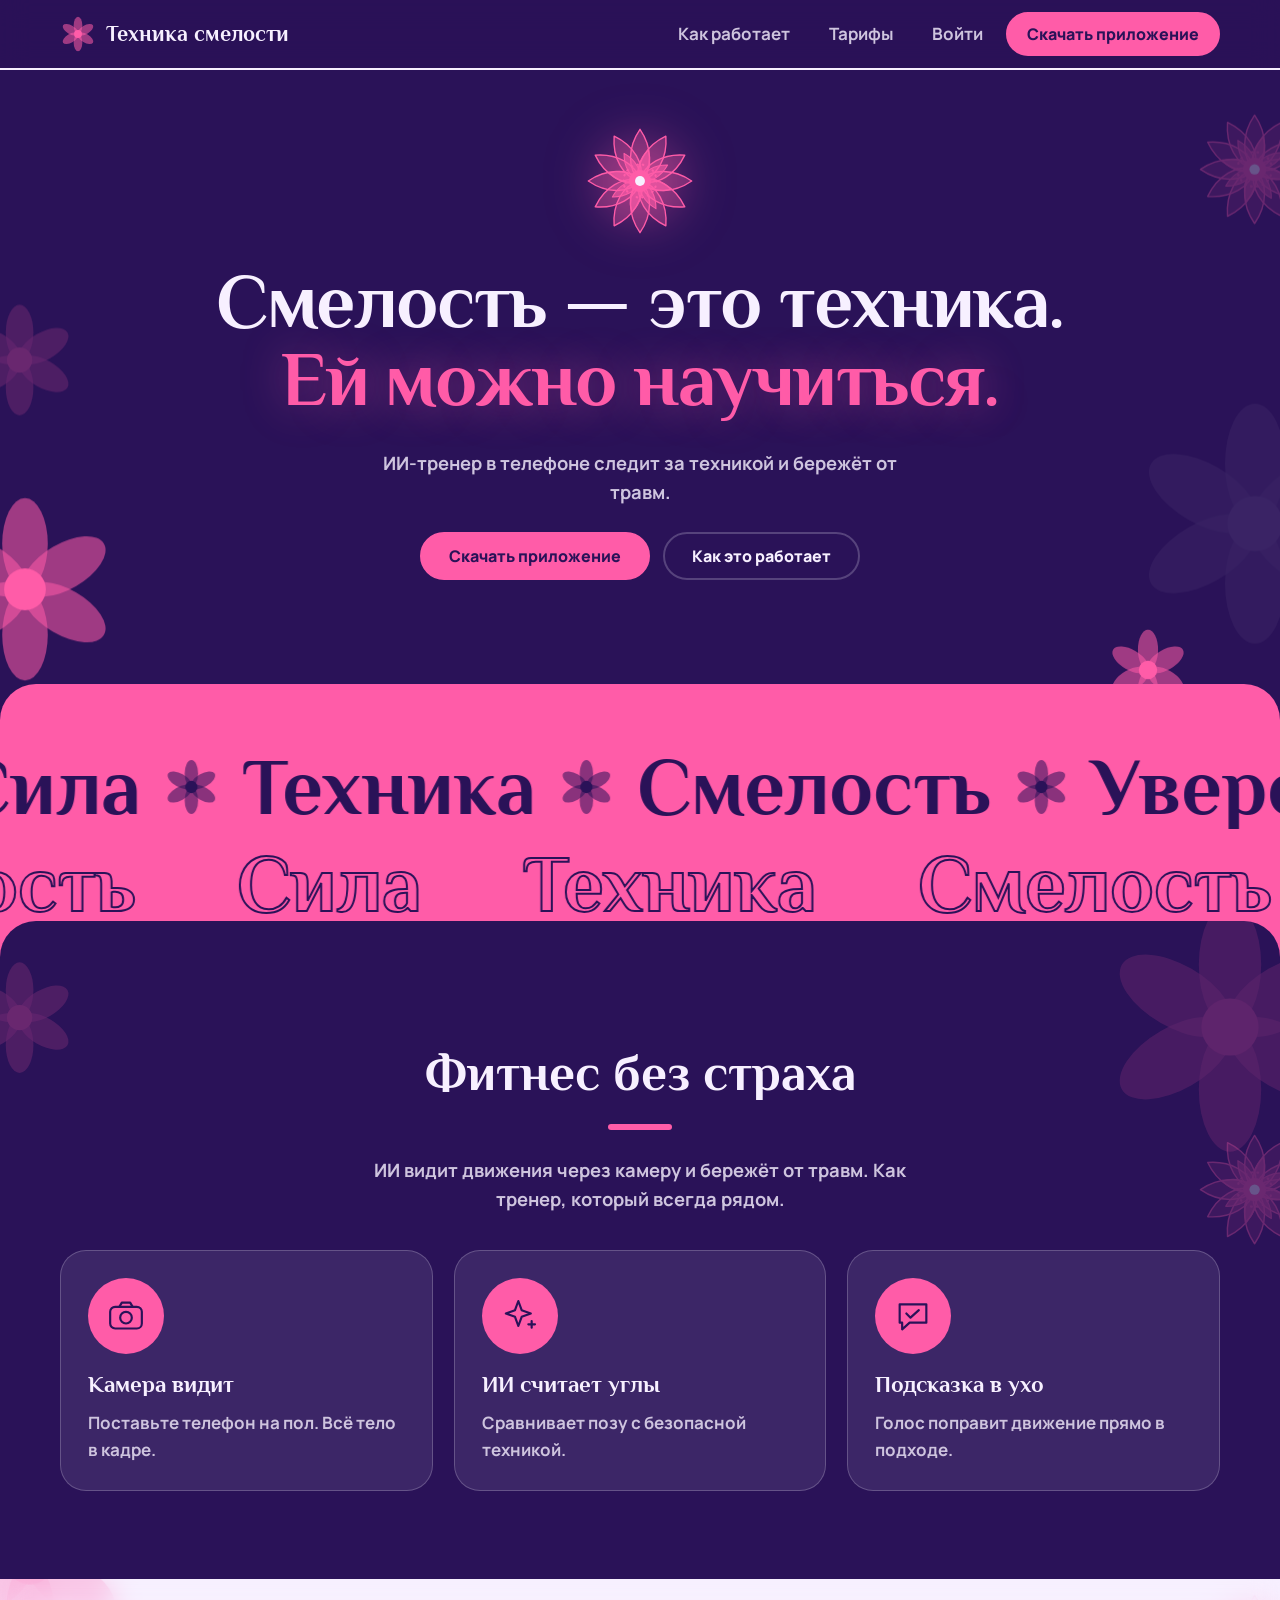
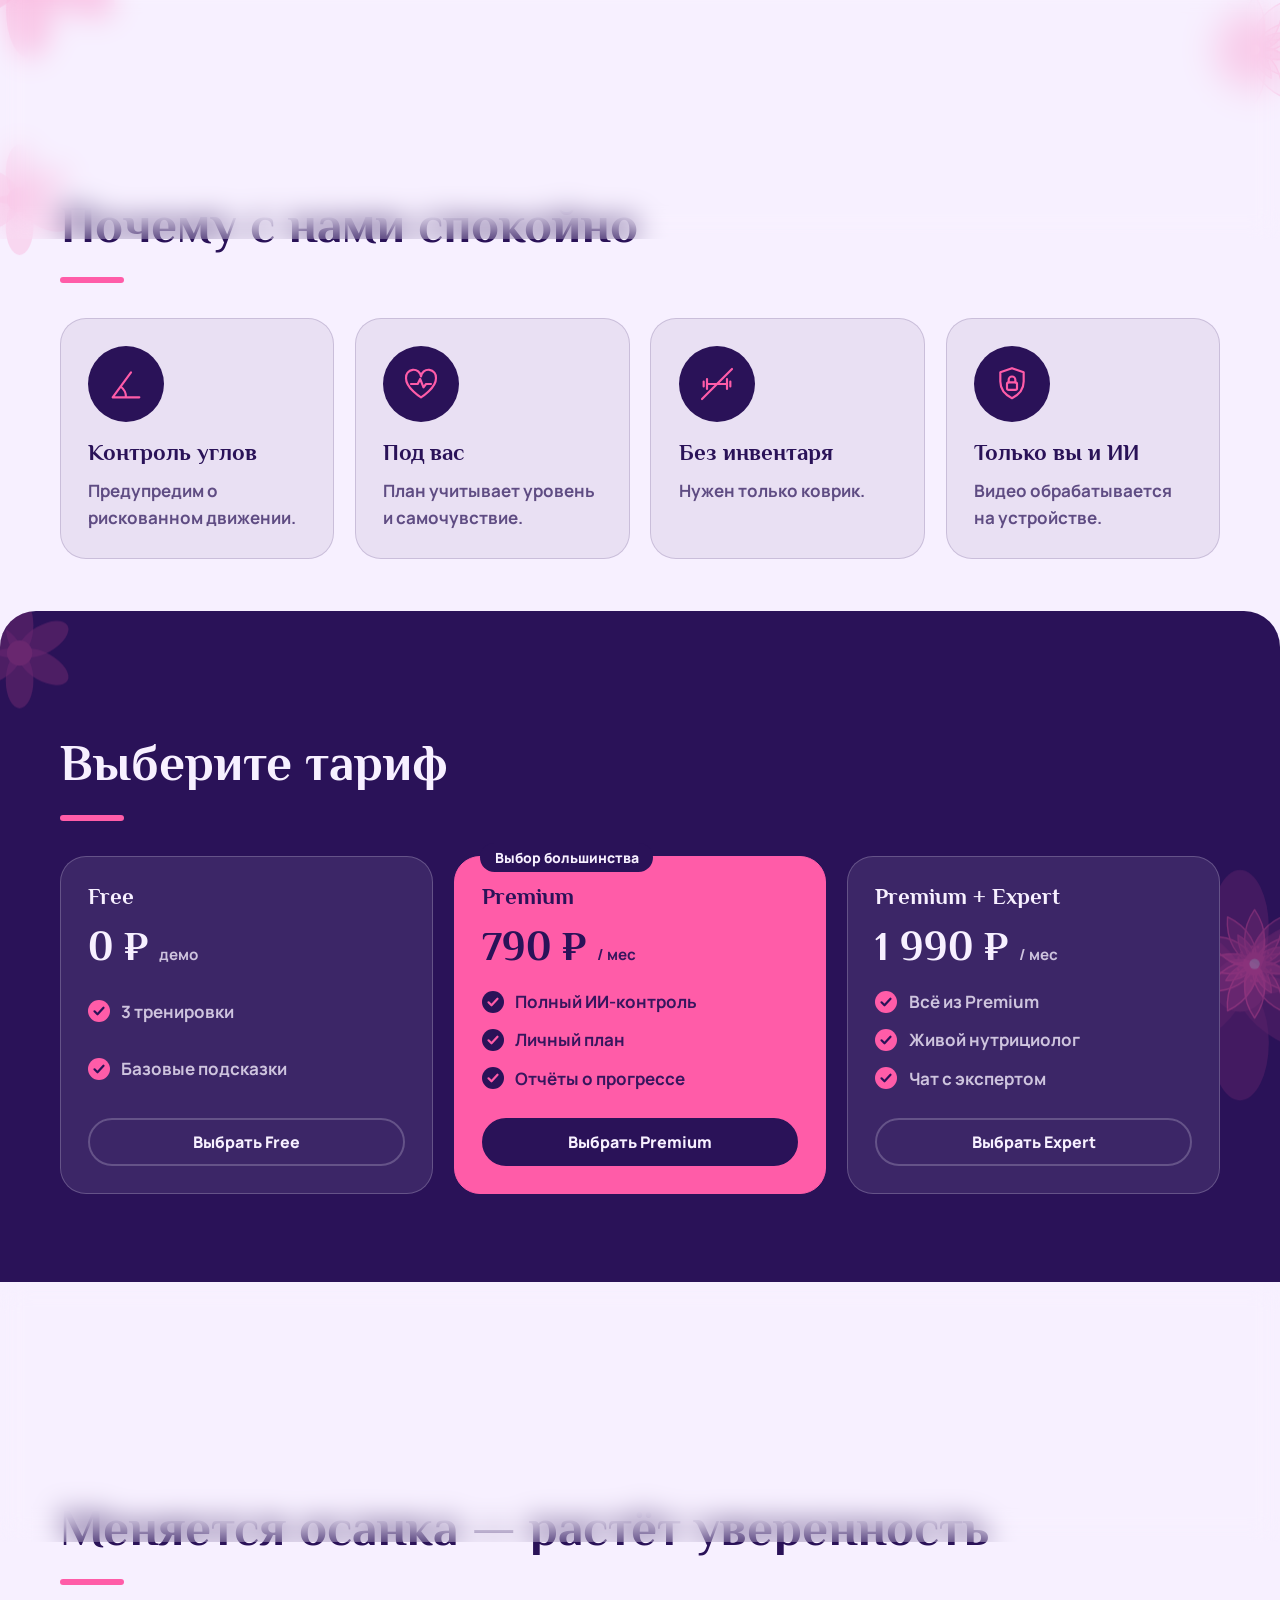
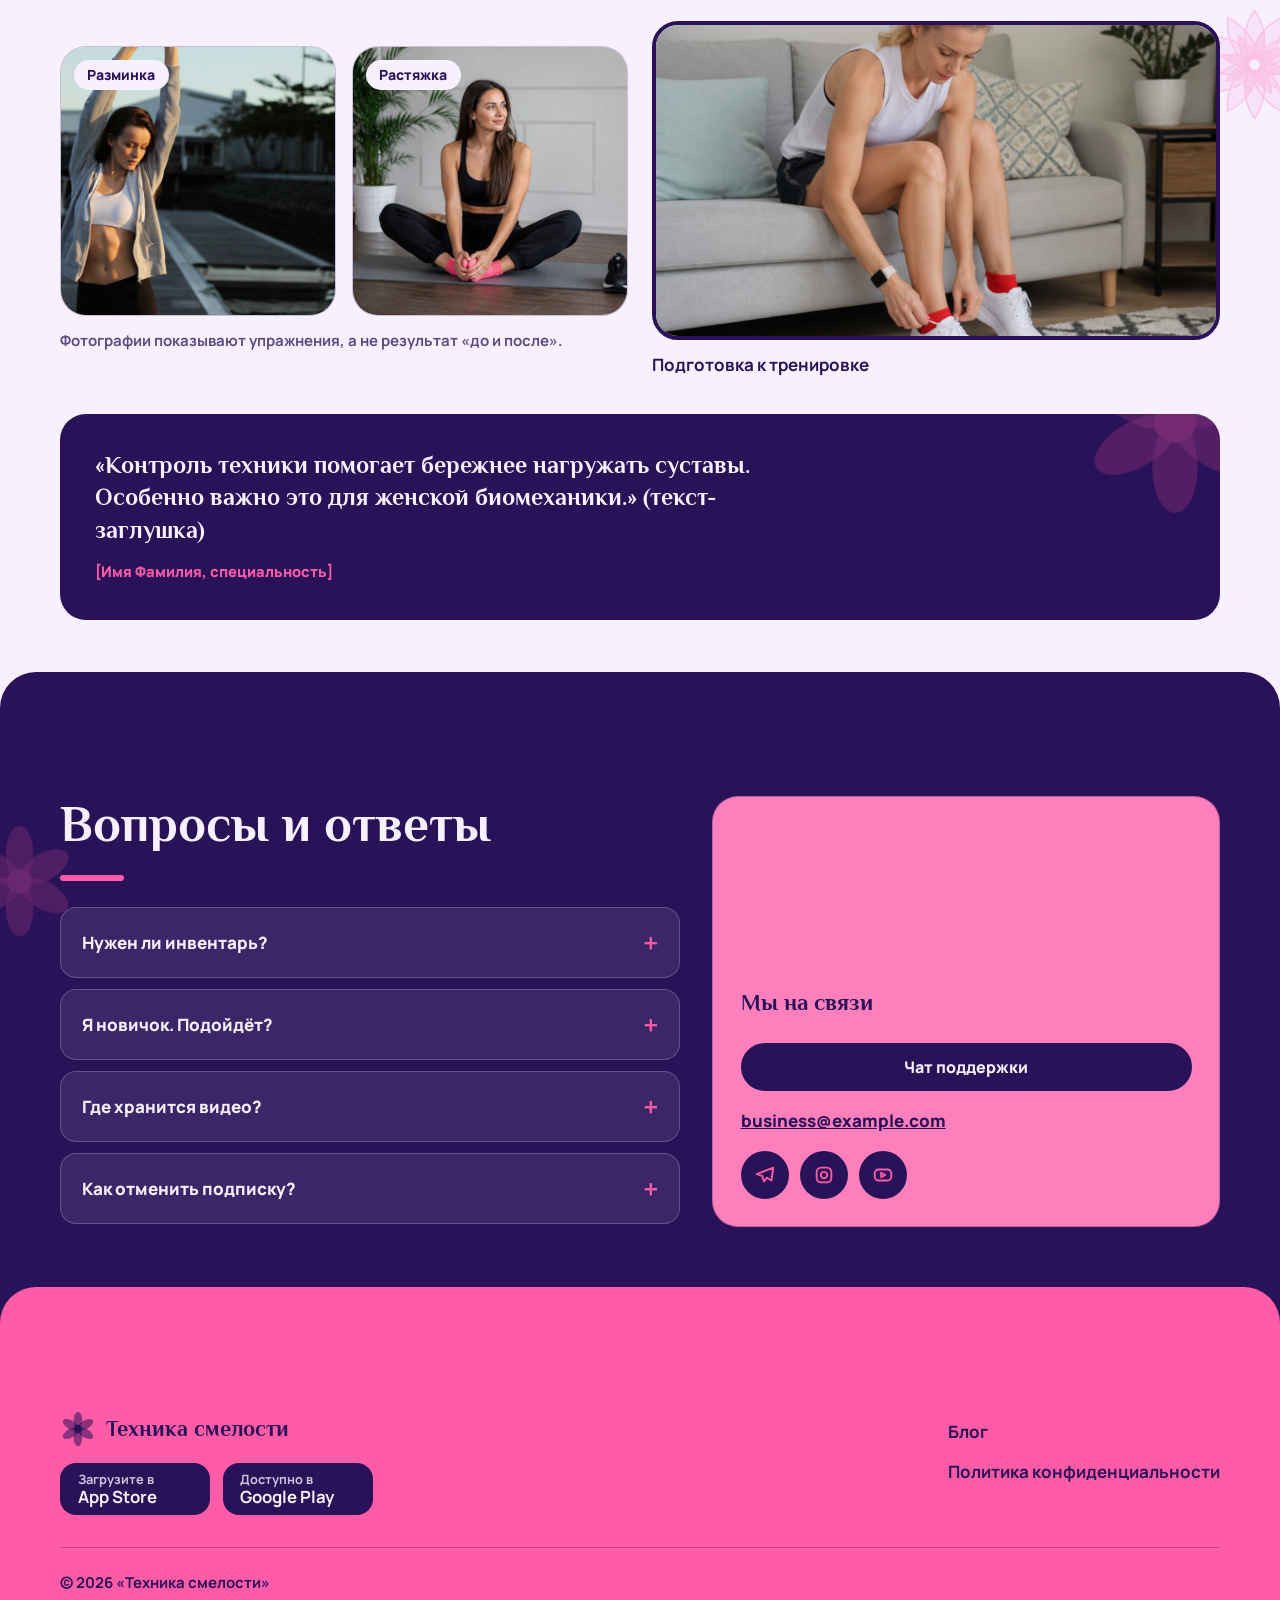
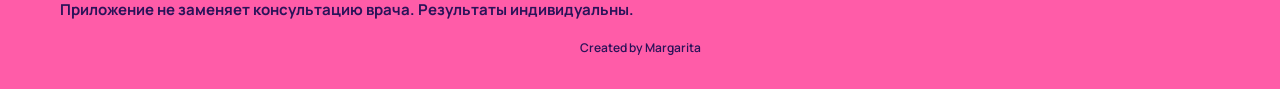
==== commit 355907c7: "добавление фото" ====
--- a/with Claude ii/index.html
+++ b/with Claude ii/index.html
@@ -15,11 +15,11 @@
 /* Только три цвета: тёмный сливовый, розовый, светлая сирень */
 :root{--dark:#2a1258;--pink:#ff5ca8;--light:#f7f0ff;
   --head:"Philosopher",Georgia,"Times New Roman",serif;--sans:"Manrope",system-ui,-apple-system,"Segoe UI",Roboto,sans-serif;
-  --pad:clamp(3rem,7vw,5.5rem);--cut:36px;
+  --pad:clamp(3rem,7vw,5.5rem);--cut:36px;--r-s:16px;--r-m:26px;
   box-sizing:border-box;padding-top:env(safe-area-inset-top,0px);padding-bottom:env(safe-area-inset-bottom,0px);color-scheme:light}
 .t-light{--bg:var(--light);--fg:var(--dark);--card:color-mix(in srgb,var(--dark) 7%,var(--light));--muted:color-mix(in srgb,var(--dark) 74%,var(--light));--line:color-mix(in srgb,var(--dark) 16%,transparent);--btn-bg:var(--pink);--btn-fg:var(--dark);--ico-bg:var(--dark);--ico-fg:var(--pink)}
 .t-dark{--bg:var(--dark);--fg:var(--light);--card:color-mix(in srgb,var(--light) 9%,var(--dark));--muted:color-mix(in srgb,var(--light) 80%,var(--dark));--line:color-mix(in srgb,var(--light) 22%,transparent);--btn-bg:var(--pink);--btn-fg:var(--dark);--ico-bg:var(--pink);--ico-fg:var(--dark)}
-.t-pink{--bg:var(--pink);--fg:var(--dark);--card:color-mix(in srgb,var(--light) 24%,var(--pink));--muted:color-mix(in srgb,var(--dark) 84%,var(--pink));--line:color-mix(in srgb,var(--dark) 30%,transparent);--btn-bg:var(--dark);--btn-fg:var(--light);--ico-bg:var(--dark);--ico-fg:var(--pink)}
+.t-pink{--bg:var(--pink);--fg:var(--dark);--card:color-mix(in srgb,var(--light) 24%,var(--pink));--muted:color-mix(in srgb,var(--dark) 94%,var(--pink));--line:color-mix(in srgb,var(--dark) 30%,transparent);--btn-bg:var(--dark);--btn-fg:var(--light);--ico-bg:var(--dark);--ico-fg:var(--pink)}
 .t-light,.t-dark,.t-pink{background:var(--bg);color:var(--fg)}
 *,*::before,*::after{box-sizing:border-box}
 html{scroll-behavior:smooth;scroll-padding-top:calc(72px + env(safe-area-inset-top,0px))}
@@ -33,7 +33,7 @@
 h3{font-size:1.45rem}
 p{margin:0 0 1em}
 a{color:inherit}
-:focus-visible{outline:3px solid var(--pink);outline-offset:3px;border-radius:8px}
+:focus-visible{outline:3px solid var(--fg,var(--dark));outline-offset:3px;border-radius:8px;box-shadow:0 0 0 6px var(--pink)}
 .wrap{width:min(1160px,100% - 2.5rem);margin-inline:auto;position:relative;z-index:1}
 .layer{position:relative;overflow:clip;margin-top:calc(var(--cut) * -1);border-radius:var(--cut) var(--cut) 0 0;padding:calc(var(--pad) + var(--cut)) 0 var(--pad)}
 .lead{font-size:1.15rem;color:var(--muted);max-width:46ch}
@@ -46,6 +46,8 @@
 .btn-ghost{background:transparent;color:var(--fg);border-color:var(--line)}
 .btn-ghost:hover{border-color:var(--pink)}
 .btn-block{width:100%}
+.btn-mini{min-height:44px;padding:.4rem 1rem;margin-left:auto}
+@media (min-width:860px){.btn-mini{display:none}}
 
 /* шапка */
 header,header.t-dark,header.t-light,header.t-pink{position:sticky;top:env(safe-area-inset-top,0px);z-index:50;background:color-mix(in srgb,var(--bg) 86%,transparent);-webkit-backdrop-filter:blur(14px);backdrop-filter:blur(14px);border-bottom:2px solid var(--fg);transition:background .4s,color .4s,border-color .4s}
@@ -60,20 +62,19 @@
 .menu a.link{position:relative;z-index:1;padding:.6rem 1rem;border-radius:999px;text-decoration:none;font-weight:700;color:var(--muted);transition:color .2s}
 .menu a.link:hover,.menu a.link.on{color:var(--fg)}
 .menu .btn{min-height:44px;padding:.45rem 1.2rem}
-.burger{display:none;width:48px;height:48px;border-radius:14px;border:1px solid var(--line);background:transparent;color:var(--fg);cursor:pointer;place-items:center}
+.burger{display:none;width:48px;height:48px;border-radius:var(--r-s);border:1px solid var(--line);background:transparent;color:var(--fg);cursor:pointer;place-items:center}
 .burger svg{width:22px;height:22px}
 
 /* hero */
 .hero{padding:clamp(2rem,5vw,3.5rem) 0 calc(var(--pad) + var(--cut) + 1rem);text-align:center;position:relative;overflow:clip}
-.quote{font-size:clamp(2.8rem,9.6vw,6rem);line-height:1;letter-spacing:-.02em;max-width:14ch;margin:0 auto .4em;text-wrap:balance}
+.quote{font-size:clamp(2.4rem,6.4vw,4.8rem);line-height:1.02;letter-spacing:-.02em;max-width:20ch;margin:0 auto .4em;text-wrap:balance}
 .quote>span{display:block}.l1{color:var(--light)}.l2{color:var(--pink);text-shadow:0 0 44px color-mix(in srgb,var(--pink) 45%,transparent)}
 .emblem{display:grid;justify-items:center;gap:.5rem;margin-bottom:1.6rem}
-.emblem svg{width:clamp(130px,24vw,190px);color:var(--pink);animation:spin 70s linear infinite;filter:drop-shadow(0 0 30px color-mix(in srgb,var(--pink) 55%,transparent))}
-.emblem span{font:700 1.25rem var(--head);letter-spacing:.08em;color:var(--light)}
+.emblem svg{width:clamp(84px,12vw,110px);color:var(--pink);animation:spin 70s linear infinite;filter:drop-shadow(0 0 24px color-mix(in srgb,var(--pink) 55%,transparent))}
 .by{font-weight:800;letter-spacing:.03em;margin-bottom:1rem}
 .hero .lead{margin-inline:auto}
 .btn-row{display:flex;flex-wrap:wrap;justify-content:center;gap:.8rem;margin:1.5rem 0 0}
-.stage{position:relative;max-width:1000px;margin:2.6rem auto 0;border:5px solid var(--dark);border-radius:30px;overflow:hidden;box-shadow:12px 12px 0 var(--pink)}
+.stage{position:relative;max-width:1000px;margin:2.6rem auto 0;border:5px solid var(--dark);border-radius:var(--r-m);overflow:hidden;box-shadow:12px 12px 0 var(--pink)}
 .stage video,.vcard video{display:block;width:100%;aspect-ratio:16/9;object-fit:cover;background:var(--dark)}
 .chip{position:absolute;top:1rem;padding:.4rem .9rem;border-radius:999px;background:var(--light);color:var(--dark);font-weight:800;font-size:.85rem;animation:float 4s ease-in-out infinite}
 .c1{left:1rem}.c2{right:1rem;animation-delay:1.4s}
@@ -98,7 +99,7 @@
 
 /* карточки */
 .grid{display:grid;gap:1.3rem}
-.card{background:var(--card);border:1px solid var(--line);border-radius:26px;padding:1.7rem;transition:transform .3s,box-shadow .3s,border-color .3s}
+.card{background:var(--card);border:1px solid var(--line);border-radius:var(--r-m);padding:1.7rem;transition:transform .3s,box-shadow .3s,border-color .3s}
 .card:hover{transform:translateY(-8px);border-color:var(--pink);box-shadow:0 18px 36px color-mix(in srgb,var(--pink) 28%,transparent)}
 .card:hover .ico{transform:rotate(-10deg) scale(1.08)}
 .card p{margin:0;color:var(--muted)}
@@ -106,7 +107,7 @@
 /* тарифы */
 .price-card{display:flex;flex-direction:column;position:relative}
 .best{background:var(--pink);border-color:var(--pink)}
-.badge{position:absolute;top:-14px;left:1.6rem;background:var(--dark);color:var(--light);font:800 .82rem var(--sans);padding:.3rem .9rem;border-radius:999px}
+.badge{position:absolute;top:-14px;left:1.6rem;background:var(--dark);color:var(--light);font:800 .875rem var(--sans);padding:.3rem .9rem;border-radius:999px}
 .price{font:700 2.6rem var(--head);margin:.1rem 0 0}
 .price small{font:600 .95rem var(--sans);color:var(--muted)}
 .price-card ul{list-style:none;padding:0;margin:1.2rem 0 1.6rem;display:grid;gap:.7rem;flex:1}
@@ -117,22 +118,21 @@
 /* истории */
 .stories{display:grid;gap:1.5rem;align-items:center}
 .ba{display:grid;grid-template-columns:1fr 1fr;gap:1rem}
-.ba figure{margin:0;position:relative;border-radius:26px;overflow:hidden;background:var(--card);border:1px solid var(--line);display:grid;place-items:end center;height:270px;color:var(--muted)}
-.ba figure.after{color:var(--fg);background:radial-gradient(circle at 50% 100%,color-mix(in srgb,var(--pink) 55%,var(--light)),var(--card) 75%)}
+.ba figure{margin:0;position:relative;border-radius:var(--r-m);overflow:hidden;background:var(--card);border:1px solid var(--line);display:grid;place-items:end center;height:270px;color:var(--muted)}
+.ba img{width:100%;height:100%;object-fit:cover}
 .ba svg{height:250px;width:auto}
-.ba figcaption{position:absolute;top:.8rem;left:.8rem;background:var(--light);color:var(--dark);font-weight:800;font-size:.85rem;padding:.25rem .85rem;border-radius:999px}
-.after figcaption{background:var(--pink)}
-.vcard video{border-radius:26px;border:4px solid var(--dark)}
+.ba figcaption{position:absolute;top:.8rem;left:.8rem;background:var(--light);color:var(--dark);font-weight:800;font-size:.875rem;padding:.25rem .85rem;border-radius:999px}
+.vcard img{display:block;width:100%;aspect-ratio:16/9;object-fit:cover;border-radius:var(--r-m);border:4px solid var(--dark)}
 .vcard p{margin:.7rem 0 0;font-weight:700}
-.disclaimer{font-size:.85rem;color:var(--muted);margin:.8rem 0 0}
-blockquote{margin:2.2rem 0 0;padding:2.2rem;border-radius:30px;background:var(--dark);color:var(--light);position:relative;overflow:hidden}
+.disclaimer{font-size:.9375rem;color:var(--muted);margin:.8rem 0 0}
+blockquote{margin:2.2rem 0 0;padding:2.2rem;border-radius:var(--r-m);background:var(--dark);color:var(--light);position:relative;overflow:hidden}
 blockquote .deco{width:190px;right:-50px;bottom:-60px;color:var(--pink);opacity:.35}
 blockquote p{position:relative;font:700 1.5rem/1.35 var(--head);margin:0 0 .7rem;max-width:44ch}
 blockquote cite{position:relative;font-style:normal;font-size:.92rem;color:var(--pink);font-weight:800}
 
 /* контакты */
 .contact-grid{display:grid;gap:2rem;align-items:start}
-details{background:var(--card);border:1px solid var(--line);border-radius:18px;margin-bottom:.7rem;transition:border-color .2s}
+details{background:var(--card);border:1px solid var(--line);border-radius:var(--r-s);margin-bottom:.7rem;transition:border-color .2s}
 details[open]{border-color:var(--pink)}
 summary{cursor:pointer;list-style:none;padding:1rem 1.3rem;font-weight:800;display:flex;justify-content:space-between;gap:1rem;align-items:center;min-height:54px}
 summary::-webkit-details-marker{display:none}
@@ -155,11 +155,12 @@
 .foot nav a{padding:.4rem 0;font-weight:700;text-decoration:none}
 .foot nav a:hover{text-decoration:underline}
 .stores{display:flex;flex-wrap:wrap;gap:.8rem;margin-top:1rem}
-.store{display:flex;flex-direction:column;min-width:150px;min-height:52px;justify-content:center;padding:.5rem 1.1rem;border-radius:14px;background:var(--dark);color:var(--light);text-decoration:none;line-height:1.2;transition:transform .25s}
+.store{display:flex;flex-direction:column;min-width:150px;min-height:52px;justify-content:center;padding:.5rem 1.1rem;border-radius:var(--r-s);background:var(--dark);color:var(--light);text-decoration:none;line-height:1.2;transition:transform .25s}
 .store:hover{transform:translateY(-3px)}
-.store small{font-size:.7rem;opacity:.8}.store b{font-size:1.05rem}
-.legal{margin-top:2rem;padding-top:1.2rem;border-top:1px solid var(--line);font-size:.88rem;font-weight:600}
+.store small{font-size:.8rem;opacity:.8}.store b{font-size:1.05rem}
+.legal{margin-top:2rem;padding-top:1.2rem;border-top:1px solid var(--line);font-size:.9375rem;font-weight:600}
 .legal p{margin:.2rem 0}
+.credit{margin:1rem 0 0;text-align:center;font-size:.75rem;font-weight:600}
 footer .deco{width:230px;right:-60px;top:20px;color:var(--dark);opacity:.14}
 
 /* анимация при прокрутке (работает и вверх, и вниз) */
@@ -228,15 +229,13 @@
 <svg width="0" height="0" style="position:absolute" aria-hidden="true">
   <symbol id="flower" viewBox="0 0 100 100"><g fill="currentColor" fill-opacity=".55"><ellipse cx="50" cy="26" rx="12" ry="24"/><ellipse cx="50" cy="26" rx="12" ry="24" transform="rotate(60 50 50)"/><ellipse cx="50" cy="26" rx="12" ry="24" transform="rotate(120 50 50)"/><ellipse cx="50" cy="26" rx="12" ry="24" transform="rotate(180 50 50)"/><ellipse cx="50" cy="26" rx="12" ry="24" transform="rotate(240 50 50)"/><ellipse cx="50" cy="26" rx="12" ry="24" transform="rotate(300 50 50)"/></g><circle cx="50" cy="50" r="11" fill="currentColor"/></symbol>
   <symbol id="flower2" viewBox="0 0 200 200"><defs><path id="pa" d="M100 100C76 78 78 38 100 6C122 38 124 78 100 100z"/><path id="pb" d="M100 100C87 86 88 62 100 42C112 62 113 86 100 100z"/></defs><g fill="currentColor" fill-opacity=".3" stroke="currentColor" stroke-width="2.5" stroke-linejoin="round"><use href="#pa"/><use href="#pa" transform="rotate(30 100 100)"/><use href="#pa" transform="rotate(60 100 100)"/><use href="#pa" transform="rotate(90 100 100)"/><use href="#pa" transform="rotate(120 100 100)"/><use href="#pa" transform="rotate(150 100 100)"/><use href="#pa" transform="rotate(180 100 100)"/><use href="#pa" transform="rotate(210 100 100)"/><use href="#pa" transform="rotate(240 100 100)"/><use href="#pa" transform="rotate(270 100 100)"/><use href="#pa" transform="rotate(300 100 100)"/><use href="#pa" transform="rotate(330 100 100)"/></g><g fill="currentColor" fill-opacity=".6" stroke="currentColor" stroke-width="2" stroke-linejoin="round"><use href="#pb" transform="rotate(15 100 100)"/><use href="#pb" transform="rotate(60 100 100)"/><use href="#pb" transform="rotate(105 100 100)"/><use href="#pb" transform="rotate(150 100 100)"/><use href="#pb" transform="rotate(195 100 100)"/><use href="#pb" transform="rotate(240 100 100)"/><use href="#pb" transform="rotate(285 100 100)"/><use href="#pb" transform="rotate(330 100 100)"/></g><circle cx="100" cy="100" r="30" fill="none" stroke="currentColor" stroke-width="4" stroke-dasharray="1 9.4" stroke-linecap="round"/><circle cx="100" cy="100" r="20" fill="currentColor"/><circle cx="100" cy="100" r="9" fill="var(--light)"/></symbol>
-  <symbol id="p-stand" viewBox="0 0 120 160"><g fill="none" stroke="currentColor" stroke-width="7" stroke-linecap="round" stroke-linejoin="round"><circle cx="60" cy="24" r="10" fill="currentColor" stroke="none"/><path d="M68 18q14 4 9 22M60 40V94M60 52L40 80M60 52L80 80M60 94L46 148M60 94L74 148"/></g></symbol>
-  <symbol id="p-slouch" viewBox="0 0 120 160"><g fill="none" stroke="currentColor" stroke-width="7" stroke-linecap="round" stroke-linejoin="round"><circle cx="78" cy="34" r="10" fill="currentColor" stroke="none"/><path d="M86 30q12 8 6 22M68 48Q48 70 58 94M64 60L46 86M64 60L84 84M58 94L46 148M58 94L72 148"/></g></symbol>
   <symbol id="p-squat" viewBox="0 0 120 160"><g fill="none" stroke="currentColor" stroke-width="7" stroke-linecap="round" stroke-linejoin="round"><circle cx="68" cy="36" r="10" fill="currentColor" stroke="none"/><path d="M60 32q-14 0-18 18M46 90L60 54M62 58L102 60M46 90L88 94L80 144L98 144"/><path d="M28 152H114" opacity=".3"/></g></symbol>
-  <symbol id="p-yoga" viewBox="0 0 120 160"><g fill="none" stroke="currentColor" stroke-width="7" stroke-linecap="round" stroke-linejoin="round"><circle cx="60" cy="26" r="10" fill="currentColor" stroke="none"/><path d="M68 20q14 4 9 22M60 42V94M60 54L42 28M60 54L78 28M60 94V148M60 100L86 122L62 132"/><path d="M24 152H96" opacity=".3"/></g></symbol>
 </svg>
 
 <header class="t-dark">
   <div class="wrap bar">
     <a class="logo" href="#top" aria-label="Техника смелости — на главную"><svg viewBox="0 0 100 100" aria-hidden="true"><use href="#flower"/></svg>Техника смелости</a>
+    <a class="btn btn-mini" href="#download">Скачать</a>
     <button class="burger" id="burger" aria-label="Открыть меню" aria-expanded="false" aria-controls="menu"><svg viewBox="0 0 24 24" fill="none" stroke="currentColor" stroke-width="2.2" stroke-linecap="round"><path d="M4 7h16M4 12h16M4 17h16"/></svg></button>
     <nav class="menu" id="menu" aria-label="Основная навигация">
       <a class="link" href="#about">Как работает</a>
@@ -253,7 +252,7 @@
     <svg class="deco d2" data-parallax="0.12" viewBox="0 0 100 100" aria-hidden="true"><use href="#flower"/></svg>
     <svg class="deco d3" data-parallax="0.09" viewBox="0 0 100 100" aria-hidden="true"><use href="#flower"/></svg>
     <div class="wrap">
-      <div class="emblem" data-anim="zoom"><svg viewBox="0 0 200 200" aria-hidden="true"><use href="#flower2"/></svg><span>Техника смелости</span></div>
+      <div class="emblem" data-anim="zoom"><svg viewBox="0 0 200 200" aria-hidden="true"><use href="#flower2"/></svg></div>
       <h1 class="quote" data-anim="up" style="--d:.1s"><span class="l1">Смелость — это техника.</span><span class="l2">Ей можно научиться.</span></h1>
       
       <p class="lead" data-anim="up" style="--d:.2s">ИИ-тренер в телефоне следит за техникой и бережёт от травм.</p>
@@ -310,17 +309,15 @@
       <div class="sec-head" data-anim="up"><h2>Меняется осанка — растёт уверенность</h2></div>
       <div class="stories">
         <div data-anim="left">
-          <div class="ba" role="group" aria-label="Иллюстрация: осанка до и после">
-            <!-- заменить на реальные скриншоты с согласия пользовательниц -->
-            <figure><figcaption>До</figcaption><svg viewBox="0 0 120 160" role="img" aria-label="Фигура с наклонённым вперёд корпусом"><path d="M60 8V152" stroke="#ff5ca8" stroke-dasharray="4 6" stroke-width="2"/><use href="#p-slouch"/></svg></figure>
-            <figure class="after"><figcaption>После</figcaption><svg viewBox="0 0 120 160" role="img" aria-label="Фигура с ровной спиной"><path d="M60 8V152" stroke="#ff5ca8" stroke-dasharray="4 6" stroke-width="2"/><use href="#p-stand"/></svg></figure>
+          <div class="ba" role="group" aria-label="Фотографии разминки и растяжки">
+            <figure><figcaption>Разминка</figcaption><img src="девушка потягивается.jpg" alt="Спортсменка разминается у воды" loading="lazy"></figure>
+            <figure><figcaption>Растяжка</figcaption><img src="брюнетка в розовых носках в позе бабочки.png" alt="Спортсменка выполняет растяжку сидя" loading="lazy"></figure>
           </div>
-          <p class="disclaimer">Иллюстрация. Результаты индивидуальны.</p>
+          <p class="disclaimer">Фотографии показывают упражнения, а не результат «до и после».</p>
         </div>
         <div class="vcard" data-anim="right">
-          <!-- заменить: видео «Как ИИ исправил мою осанку» -->
-          <video controls playsinline preload="metadata" data-pose="p-yoga" aria-label="Как ИИ исправил мою осанку"><source src="video/posture-story.mp4" type="video/mp4"><track kind="captions" srclang="ru" label="Русский"></video>
-          <p>Как ИИ исправил мою осанку</p>
+          <img src="девушка надевает кроссовки.png" alt="Девушка надевает кроссовки перед тренировкой" loading="lazy">
+          <p>Подготовка к тренировке</p>
         </div>
       </div>
       <blockquote data-anim="zoom">
@@ -370,6 +367,7 @@
       <nav aria-label="Дополнительные ссылки"><a href="#blog">Блог</a><a href="#privacy">Политика конфиденциальности</a></nav>
     </div>
     <div class="legal"><p>© 2026 «Техника смелости»</p><p>Приложение не заменяет консультацию врача. Результаты индивидуальны.</p></div>
+    <p class="credit">Created by Margarita</p>
   </div>
 </footer>
 
@@ -380,13 +378,6 @@
   b.addEventListener('click',function(){set(!m.classList.contains('open'))});
   m.addEventListener('click',function(e){if(e.target.closest('a'))set(false)});
   document.addEventListener('keydown',function(e){if(e.key==='Escape')set(false)});
-
-  // постеры видео из фигур
-  document.querySelectorAll('video[data-pose]').forEach(function(v){
-    var s=document.getElementById(v.dataset.pose).innerHTML;
-    var svg='<svg xmlns="http://www.w3.org/2000/svg" viewBox="0 0 16 9"><defs><linearGradient id="g" x1="0" y1="0" x2="1" y2="1"><stop offset="0" stop-color="#2a1258"/><stop offset="1" stop-color="#ff5ca8"/></linearGradient></defs><rect width="16" height="9" fill="url(#g)"/><circle cx="13.2" cy="2" r="1.5" fill="#f7f0ff" opacity=".14"/><circle cx="2.6" cy="7" r="1.1" fill="#f7f0ff" opacity=".14"/><svg x="5.4" y=".4" width="5.4" height="7.2" viewBox="0 0 120 160" color="#f7f0ff">'+s+'</svg><circle cx="8" cy="8.1" r=".45" fill="#f7f0ff"/></svg>';
-    v.poster='data:image/svg+xml,'+encodeURIComponent(svg);
-  });
 
   // лента слов: движется вслед за прокруткой в обе стороны
   var words=['Уверенность','Сила','Техника','Смелость'];
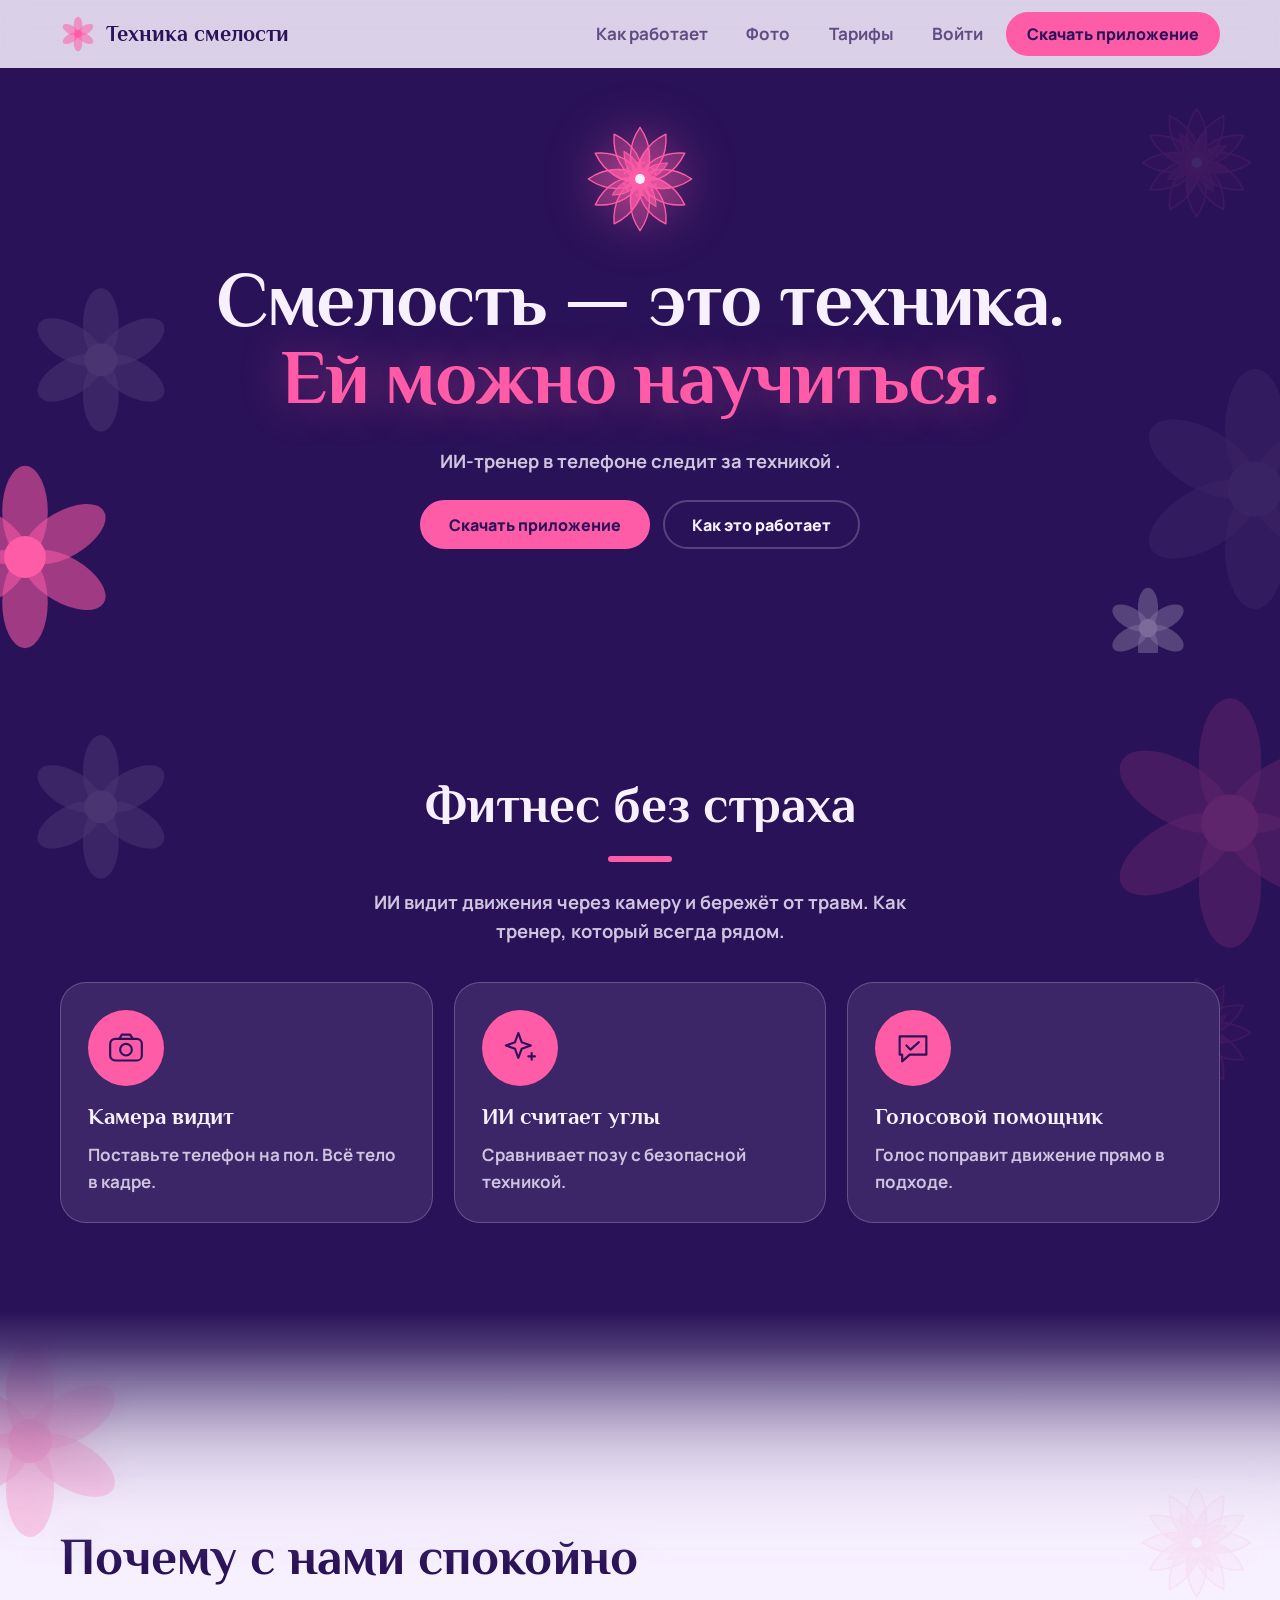
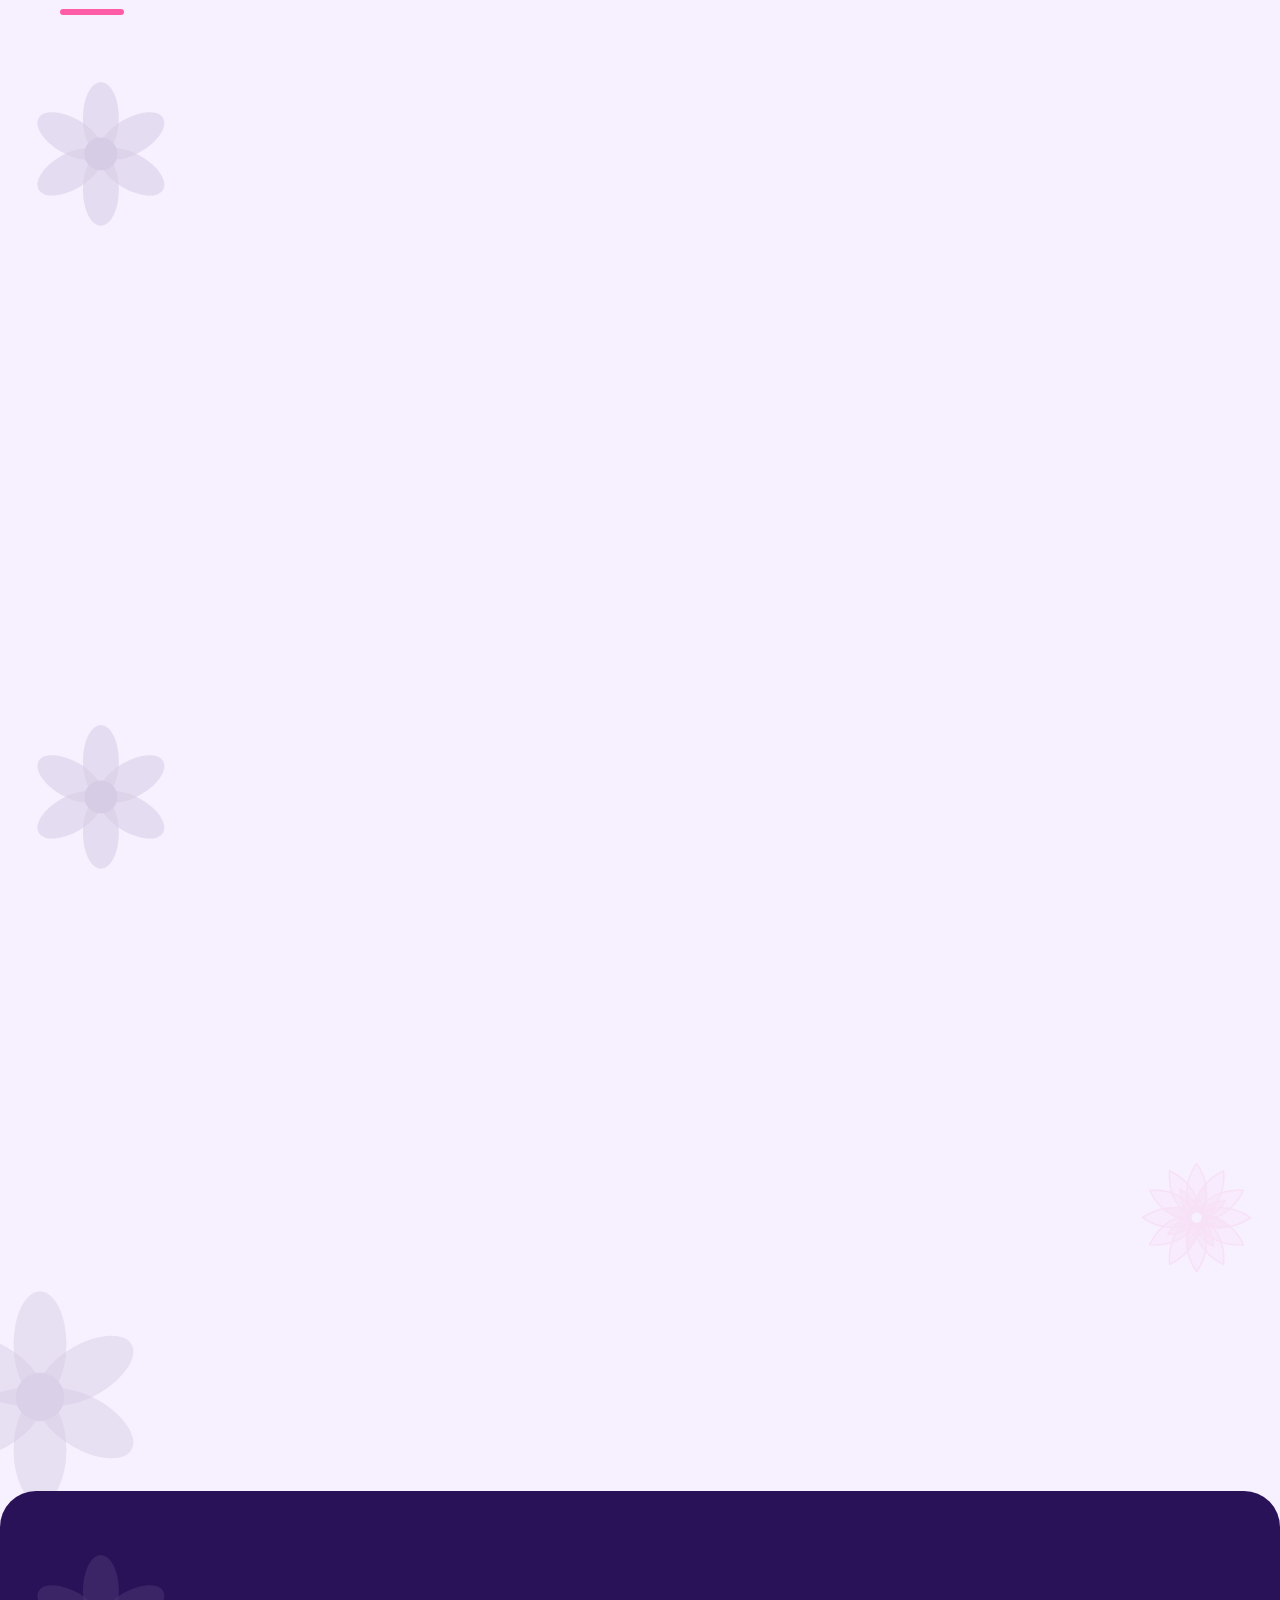
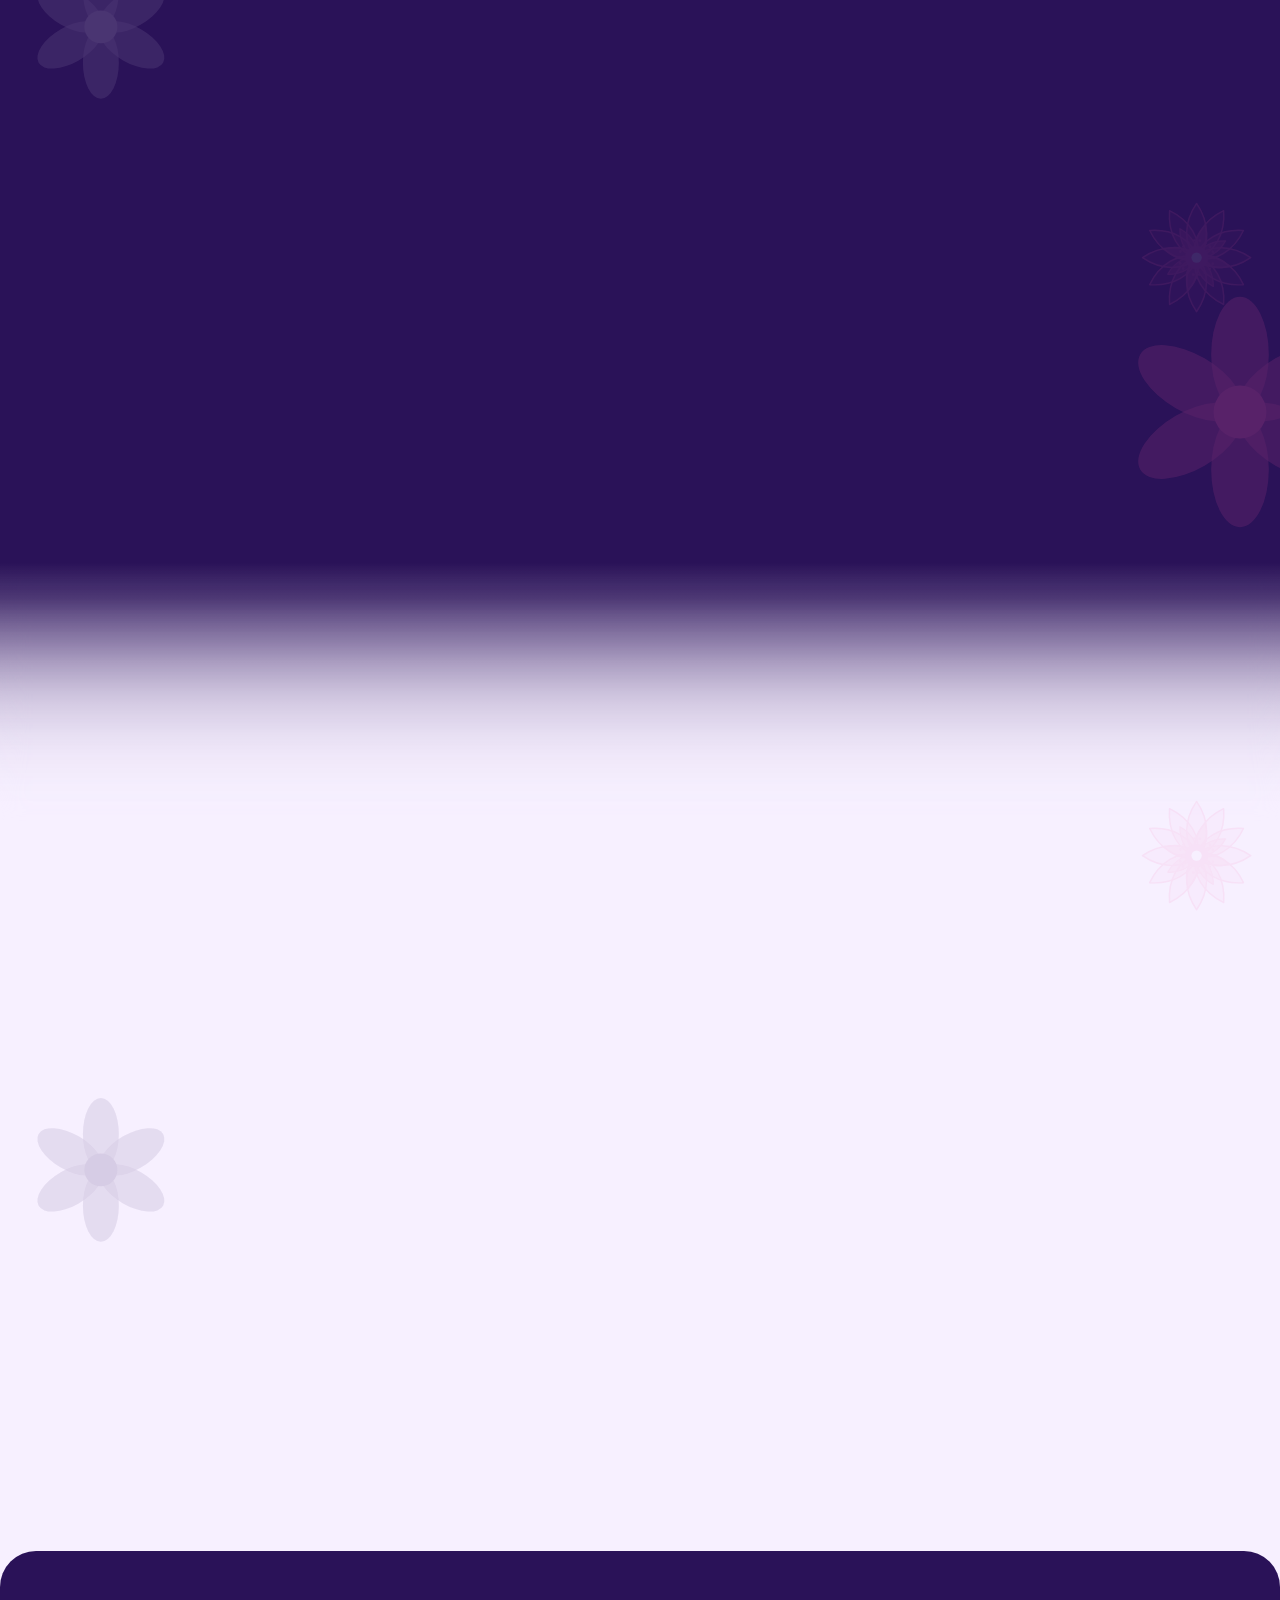
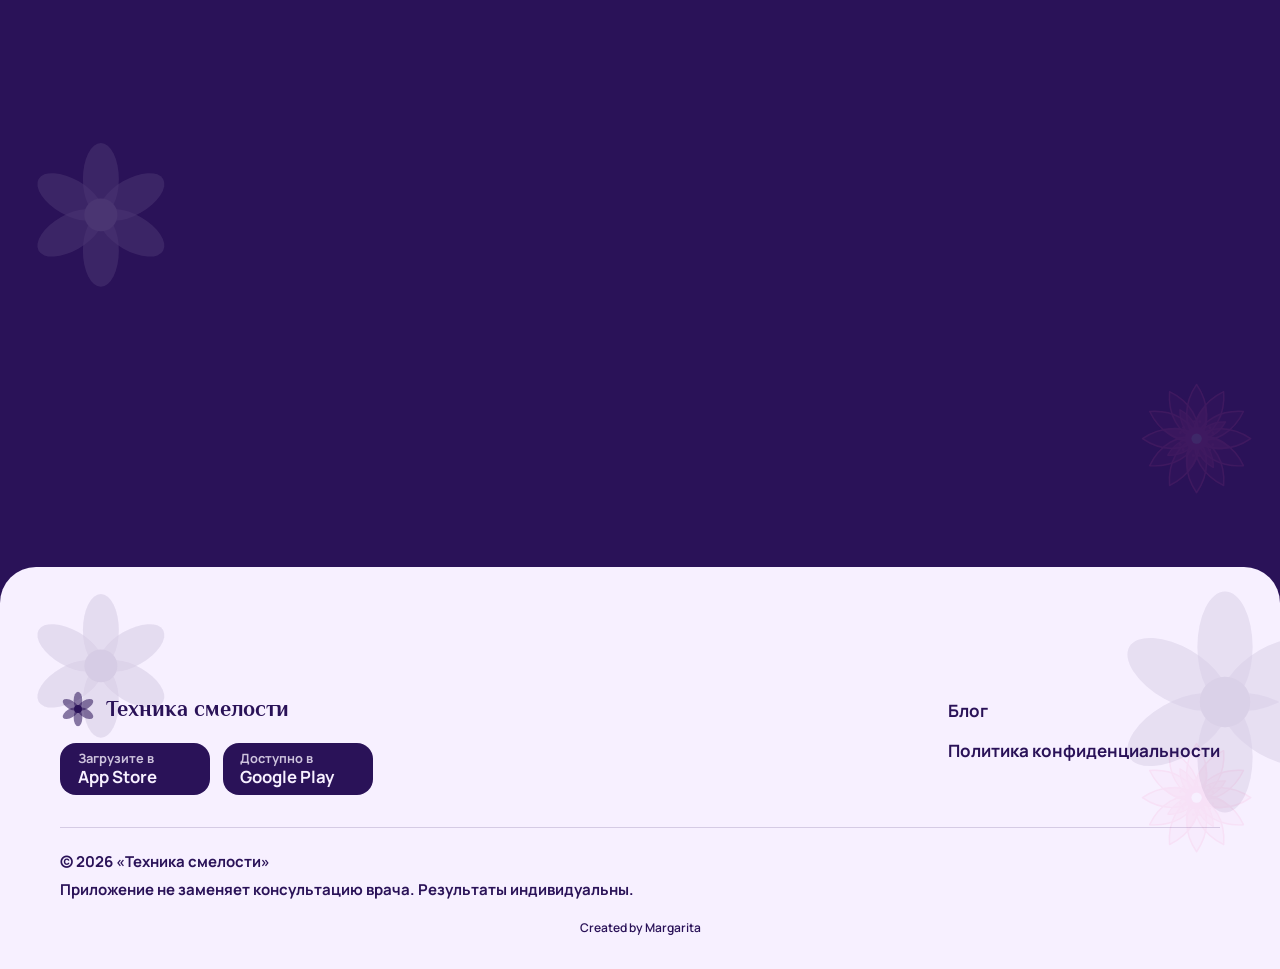
==== commit 9585c4ba: "картинки" ====
--- a/with Claude ii/index.html
+++ b/with Claude ii/index.html
@@ -4,7 +4,7 @@
 <meta charset="utf-8">
 <meta name="viewport" content="width=device-width, initial-scale=1, viewport-fit=cover">
 <title>Техника смелости — ИИ-тренер для тебя</title>
-<meta name="description" content="ИИ-тренер в телефоне следит за техникой и бережёт от травм. Тренировки дома, без инвентаря, только вы и ИИ.">
+<meta name="description" content="ИИ-тренер в телефоне следит за техникой. Тренировки дома, без инвентаря, только вы и ИИ.">
 <meta property="og:title" content="Техника смелости — ИИ-тренер для женщин">
 <meta property="og:description" content="Ты сильнее, чем думаешь. Просто начни.">
 <meta property="og:type" content="website">
@@ -19,7 +19,7 @@
   box-sizing:border-box;padding-top:env(safe-area-inset-top,0px);padding-bottom:env(safe-area-inset-bottom,0px);color-scheme:light}
 .t-light{--bg:var(--light);--fg:var(--dark);--card:color-mix(in srgb,var(--dark) 7%,var(--light));--muted:color-mix(in srgb,var(--dark) 74%,var(--light));--line:color-mix(in srgb,var(--dark) 16%,transparent);--btn-bg:var(--pink);--btn-fg:var(--dark);--ico-bg:var(--dark);--ico-fg:var(--pink)}
 .t-dark{--bg:var(--dark);--fg:var(--light);--card:color-mix(in srgb,var(--light) 9%,var(--dark));--muted:color-mix(in srgb,var(--light) 80%,var(--dark));--line:color-mix(in srgb,var(--light) 22%,transparent);--btn-bg:var(--pink);--btn-fg:var(--dark);--ico-bg:var(--pink);--ico-fg:var(--dark)}
-.t-pink{--bg:var(--pink);--fg:var(--dark);--card:color-mix(in srgb,var(--light) 24%,var(--pink));--muted:color-mix(in srgb,var(--dark) 94%,var(--pink));--line:color-mix(in srgb,var(--dark) 30%,transparent);--btn-bg:var(--dark);--btn-fg:var(--light);--ico-bg:var(--dark);--ico-fg:var(--pink)}
+.t-pink{--bg:var(--light);--fg:var(--dark);--card:color-mix(in srgb,var(--dark) 7%,var(--light));--muted:color-mix(in srgb,var(--dark) 74%,var(--light));--line:color-mix(in srgb,var(--dark) 16%,transparent);--btn-bg:var(--pink);--btn-fg:var(--dark);--ico-bg:var(--dark);--ico-fg:var(--pink)}
 .t-light,.t-dark,.t-pink{background:var(--bg);color:var(--fg)}
 *,*::before,*::after{box-sizing:border-box}
 html{scroll-behavior:smooth;scroll-padding-top:calc(72px + env(safe-area-inset-top,0px))}
@@ -50,9 +50,7 @@
 @media (min-width:860px){.btn-mini{display:none}}
 
 /* шапка */
-header,header.t-dark,header.t-light,header.t-pink{position:sticky;top:env(safe-area-inset-top,0px);z-index:50;background:color-mix(in srgb,var(--bg) 86%,transparent);-webkit-backdrop-filter:blur(14px);backdrop-filter:blur(14px);border-bottom:2px solid var(--fg);transition:background .4s,color .4s,border-color .4s}
-header.t-pink .pill{background:color-mix(in srgb,var(--dark) 14%,transparent);border-color:var(--dark)}
-header.t-pink .logo svg{color:var(--dark)}
+header,header.t-dark,header.t-light,header.t-pink{position:sticky;top:env(safe-area-inset-top,0px);z-index:50;background:color-mix(in srgb,var(--bg) 86%,transparent);-webkit-backdrop-filter:blur(14px);backdrop-filter:blur(14px);transition:background .4s,color .4s}
 .bar{display:flex;align-items:center;justify-content:space-between;gap:1rem;min-height:68px}
 .logo{display:flex;align-items:center;gap:.6rem;font:700 1.35rem var(--head);text-decoration:none}
 .logo svg{width:36px;height:36px;color:var(--pink);flex:none;transition:transform .6s}
@@ -82,15 +80,10 @@
 .deco{position:absolute;z-index:0;animation:spin 48s linear infinite;pointer-events:none}
 .d1{width:190px;left:-70px;bottom:6%;color:var(--pink)}
 .d2{width:250px;right:-100px;bottom:12%;color:var(--light);opacity:.08}
-.d3{width:84px;right:7%;bottom:2%;color:var(--pink);animation-duration:30s}
+.d3{width:84px;right:7%;bottom:3%;color:var(--light);opacity:.4;animation-duration:30s}
 [data-parallax]{will-change:transform}
 @keyframes spin{to{transform:rotate(360deg)}}
 
-/* лента */
-.band{padding:calc(var(--cut) + 1.4rem) 0 1.8rem;display:grid;gap:.6rem}
-.row{display:flex;align-items:center;gap:1.4rem;width:max-content;margin-left:-900px;font:700 clamp(2.4rem,7vw,5rem)/1.1 var(--head);white-space:nowrap;will-change:transform}
-.row svg{width:.7em;height:.7em;flex:none}
-.row.alt{color:transparent;-webkit-text-stroke:2px var(--dark)}
 
 /* иконки */
 .ico{width:76px;height:76px;border-radius:50%;background:var(--ico-bg);color:var(--ico-fg);display:grid;place-items:center;margin-bottom:1.1rem;opacity:0;transform:translateY(46px) scale(.3) rotate(-30deg);transition:transform .9s cubic-bezier(.34,1.56,.64,1),opacity .5s;transition-delay:calc(var(--d,0s) + .25s)}
@@ -106,7 +99,7 @@
 
 /* тарифы */
 .price-card{display:flex;flex-direction:column;position:relative}
-.best{background:var(--pink);border-color:var(--pink)}
+.best{background:var(--card);border-color:var(--pink)}
 .badge{position:absolute;top:-14px;left:1.6rem;background:var(--dark);color:var(--light);font:800 .875rem var(--sans);padding:.3rem .9rem;border-radius:999px}
 .price{font:700 2.6rem var(--head);margin:.1rem 0 0}
 .price small{font:600 .95rem var(--sans);color:var(--muted)}
@@ -129,6 +122,14 @@
 blockquote .deco{width:190px;right:-50px;bottom:-60px;color:var(--pink);opacity:.35}
 blockquote p{position:relative;font:700 1.5rem/1.35 var(--head);margin:0 0 .7rem;max-width:44ch}
 blockquote cite{position:relative;font-style:normal;font-size:.92rem;color:var(--pink);font-weight:800}
+
+/* галерея: ровный квадратный блок — все фото одного размера */
+.gallery{display:grid;grid-template-columns:repeat(3,1fr);gap:1.2rem}
+.gallery figure{margin:0;position:relative;border-radius:var(--r-m);overflow:hidden;border:1px solid var(--line);background:var(--card)}
+.gallery img{width:100%;height:100%;display:block;aspect-ratio:1/1;object-fit:cover;transition:transform .6s cubic-bezier(.2,.7,.2,1)}
+@media (max-width:700px){.gallery{grid-template-columns:repeat(2,1fr)}}
+.gallery figure:hover img{transform:scale(1.06)}
+.gallery figcaption{position:absolute;top:.8rem;left:.8rem;background:var(--light);color:var(--dark);font-weight:800;font-size:.8125rem;padding:.25rem .85rem;border-radius:999px;z-index:1}
 
 /* контакты */
 .contact-grid{display:grid;gap:2rem;align-items:start}
@@ -191,7 +192,7 @@
 .menu a.link,.price-card li,.price small,.legal{font-weight:700}
 /* цветы: чем шире окно, тем их больше */
 .xf{display:none;position:absolute;z-index:0;pointer-events:none;width:clamp(90px,9vw,190px);color:var(--pink);opacity:.3;animation:spin 80s linear infinite}
-.t-pink .xf{color:var(--dark);opacity:.16}
+.t-pink .xf{color:var(--pink);opacity:.16}
 @media (min-width:700px){.xf.a{display:block}}
 @media (min-width:1100px){.xf.b{display:block}}
 @media (min-width:1500px){.xf.c,.xf.d{display:block}}
@@ -239,6 +240,7 @@
     <button class="burger" id="burger" aria-label="Открыть меню" aria-expanded="false" aria-controls="menu"><svg viewBox="0 0 24 24" fill="none" stroke="currentColor" stroke-width="2.2" stroke-linecap="round"><path d="M4 7h16M4 12h16M4 17h16"/></svg></button>
     <nav class="menu" id="menu" aria-label="Основная навигация">
       <a class="link" href="#about">Как работает</a>
+      <a class="link" href="#gallery">Фото</a>
       <a class="link" href="#pricing">Тарифы</a>
       <a class="link" href="#login">Войти</a><!-- заменить -->
       <a class="btn" href="#download">Скачать приложение</a><!-- заменить -->
@@ -255,7 +257,7 @@
       <div class="emblem" data-anim="zoom"><svg viewBox="0 0 200 200" aria-hidden="true"><use href="#flower2"/></svg></div>
       <h1 class="quote" data-anim="up" style="--d:.1s"><span class="l1">Смелость — это техника.</span><span class="l2">Ей можно научиться.</span></h1>
       
-      <p class="lead" data-anim="up" style="--d:.2s">ИИ-тренер в телефоне следит за техникой и бережёт от травм.</p>
+      <p class="lead" data-anim="up" style="--d:.2s">ИИ-тренер в телефоне следит за техникой .</p>
       <div class="btn-row" data-anim="up" style="--d:.3s">
         <a class="btn" href="#download">Скачать приложение</a>
         <a class="btn btn-ghost" href="#about">Как это работает</a>
@@ -264,7 +266,6 @@
     </div>
   </section>
 
-  <section class="band layer t-pink" aria-hidden="true"><div class="row" data-dir="-1"></div><div class="row alt" data-dir="1"></div></section>
 
   <section id="about" class="layer t-dark">
     <svg class="deco" data-parallax="0.08" style="width:260px;right:-80px;top:40px;color:var(--pink);opacity:.25" viewBox="0 0 100 100" aria-hidden="true"><use href="#flower"/></svg>
@@ -273,7 +274,7 @@
       <div class="grid three">
         <article class="card" data-anim="left"><div class="ico"><svg viewBox="0 0 48 48"><rect x="5" y="13" width="38" height="26" rx="6"/><circle cx="24" cy="26" r="7"/><path d="M16 13l3-5h10l3 5"/></svg></div><h3>Камера видит</h3><p>Поставьте телефон на пол. Всё тело в кадре.</p></article>
         <article class="card" data-anim="up" style="--d:.15s"><div class="ico"><svg viewBox="0 0 48 48"><path d="M22 6l4 11 11 4-11 4-4 11-4-11-11-4 11-4z"/><path d="M38 30v8M34 34h8"/></svg></div><h3>ИИ считает углы</h3><p>Сравнивает позу с безопасной техникой.</p></article>
-        <article class="card" data-anim="right" style="--d:.3s"><div class="ico"><svg viewBox="0 0 48 48"><path d="M8 10h32v22H20l-9 8v-8H8z"/><path d="M16 21l5 5 10-9"/></svg></div><h3>Подсказка в ухо</h3><p>Голос поправит движение прямо в подходе.</p></article>
+        <article class="card" data-anim="right" style="--d:.3s"><div class="ico"><svg viewBox="0 0 48 48"><path d="M8 10h32v22H20l-9 8v-8H8z"/><path d="M16 21l5 5 10-9"/></svg></div><h3>Голосовой помощник</h3><p>Голос поправит движение прямо в подходе.</p></article>
       </div>
     </div>
   </section>
@@ -287,6 +288,21 @@
         <article class="card" data-anim="up" style="--d:.12s"><div class="ico"><svg viewBox="0 0 48 48"><path d="M24 40S6 29 6 17a9 9 0 0 1 18-2 9 9 0 0 1 18 2c0 12-18 23-18 23z"/><path d="M12 24h8l3-6 4 10 3-4h6"/></svg></div><h3>Под вас</h3><p>План учитывает уровень и самочувствие.</p></article>
         <article class="card" data-anim="up" style="--d:.24s"><div class="ico"><svg viewBox="0 0 48 48"><path d="M12 18v12M8 21v6M36 18v12M40 21v6M12 24h24M6 42L42 6"/></svg></div><h3>Без инвентаря</h3><p>Нужен только коврик.</p></article>
         <article class="card" data-anim="up" style="--d:.36s"><div class="ico"><svg viewBox="0 0 48 48"><path d="M24 5l14 5v11c0 9-6 16-14 20-8-4-14-11-14-20V10z"/><rect x="18" y="22" width="12" height="9" rx="2"/><path d="M20 22v-3a4 4 0 0 1 8 0v3"/></svg></div><h3>Только вы и ИИ</h3><p>Видео обрабатывается на устройстве.</p><!-- проверить формулировку --></article>
+      </div>
+    </div>
+  </section>
+
+  <section id="gallery" class="layer t-pink">
+    <svg class="deco" data-parallax="0.08" style="width:220px;left:-70px;bottom:20px;color:var(--dark);opacity:.14" viewBox="0 0 100 100" aria-hidden="true"><use href="#flower"/></svg>
+    <div class="wrap">
+      <div class="sec-head center" data-anim="up"><h2>Тренировки в кадре</h2><p class="lead" style="margin-inline:auto">Немного атмосферы: движение, растяжка и работа над техникой.</p></div>
+      <div class="gallery">
+        <figure data-anim="up"><figcaption>Разминка</figcaption><img src="bruce-mars-gJtDg6WfMlQ-unsplash.jpg" alt="Тренировка дома с ковриком" loading="lazy"></figure>
+        <figure data-anim="up" style="--d:.08s"><figcaption>Сила</figcaption><img src="bruce-mars-WGN6ZEFEZbs-unsplash.jpg" alt="Силовое упражнение с гантелями" loading="lazy"></figure>
+        <figure data-anim="up" style="--d:.16s"><figcaption>Баланс</figcaption><img src="mor-shani-3IWJE1bWxdw-unsplash.jpg" alt="Упражнение на баланс и растяжку" loading="lazy"></figure>
+        <figure data-anim="up" style="--d:.08s"><figcaption>Зал</figcaption><img src="logan-weaver-lgnwvr-9D_rUDe7xvA-unsplash.jpg" alt="Тренировка в зале" loading="lazy"></figure>
+        <figure data-anim="up" style="--d:.16s"><figcaption>Боевой дух</figcaption><img src="ernest-brillo-bO3lEGHbk2M-unsplash.jpg" alt="Боксёрская тренировка" loading="lazy"></figure>
+        <figure data-anim="up" style="--d:.24s"><figcaption>Поддержка</figcaption><img src="beta-boulders-2qK9YbtIrc8-unsplash.jpg" alt="Боулдеринг на скалодроме" loading="lazy"></figure>
       </div>
     </div>
   </section>
@@ -313,7 +329,7 @@
             <figure><figcaption>Разминка</figcaption><img src="девушка потягивается.jpg" alt="Спортсменка разминается у воды" loading="lazy"></figure>
             <figure><figcaption>Растяжка</figcaption><img src="брюнетка в розовых носках в позе бабочки.png" alt="Спортсменка выполняет растяжку сидя" loading="lazy"></figure>
           </div>
-          <p class="disclaimer">Фотографии показывают упражнения, а не результат «до и после».</p>
+          
         </div>
         <div class="vcard" data-anim="right">
           <img src="девушка надевает кроссовки.png" alt="Девушка надевает кроссовки перед тренировкой" loading="lazy">
@@ -379,20 +395,7 @@
   m.addEventListener('click',function(e){if(e.target.closest('a'))set(false)});
   document.addEventListener('keydown',function(e){if(e.key==='Escape')set(false)});
 
-  // лента слов: движется вслед за прокруткой в обе стороны
-  var words=['Уверенность','Сила','Техника','Смелость'];
-  document.querySelectorAll('.row').forEach(function(r,k){
-    var h='';for(var i=0;i<20;i++){h+='<span>'+words[(i+k*2)%4]+'</span><svg viewBox="0 0 100 100"><use href="#flower"/></svg>'}
-    r.innerHTML=h;
-  });
-  var still=matchMedia('(prefers-reduced-motion: reduce)').matches,tick=false;
-  function move(){
-    tick=false;if(still)return;drift();
-    document.querySelectorAll('.row').forEach(function(r){
-      var q=r.parentNode.getBoundingClientRect(),p=(innerHeight-q.top)/(innerHeight+q.height),d=Math.min(900,innerWidth*1.1);
-      r.style.transform='translate3d('+((p-.5)*d*r.dataset.dir)+'px,0,0)';
-    });
-  }
+  var still=matchMedia('(prefers-reduced-motion: reduce)').matches;
 
   // появление при прокрутке: повторяется и вниз, и вверх
   var els=document.querySelectorAll('[data-anim]');
@@ -419,11 +422,13 @@
     sp.forEach(function(s){s.setAttribute('aria-hidden','true');s.innerHTML=s.textContent.split(' ').map(function(w){return '<span class="w">'+w.split('').map(function(c){return '<span class="ch" style="--i:'+(n++)+'">'+c+'</span>'}).join('')+'</span>'}).join(' ')})}
 
   // дополнительные цветы: на широком экране их больше (видимость задаёт CSS)
-  document.querySelectorAll('.hero,.layer:not(.band)').forEach(function(s,i){
-    [['a','right:-2.5vw'],['b','left:-3vw'],['c','left:calc(50% - 760px)'],['d','right:calc(50% - 760px)']].forEach(function(p,k){
+  document.querySelectorAll('.hero,.layer').forEach(function(s,i){
+    [['a','right:2vw'],['b','left:2vw'],['c','left:max(28px,calc(50% - 760px))'],['d','right:max(28px,calc(50% - 760px))']].forEach(function(p,k){
       var big=k%2===0,f=document.createElementNS('http://www.w3.org/2000/svg','svg');
       f.setAttribute('viewBox',big?'0 0 200 200':'0 0 100 100');f.setAttribute('aria-hidden','true');f.setAttribute('class','xf '+p[0]);
-      f.style.cssText=p[1]+';top:'+(6+(i*43+k*29)%66)+'%'+(k%2?';animation-direction:reverse':'');
+      f.style.cssText=p[1]+';top:'+(6+(i*43+k*29)%66)+'%'+(k%2?';animation-direction:reverse':'')
+        +';color:'+(k%2?'var(--fg)':'var(--pink)')+';opacity:'+(.1+k*.06).toFixed(2)
+        +';width:calc(clamp(90px,9vw,190px)*'+[1,1.3,.72,1.05][k]+')';
       f.setAttribute('data-parallax',String(.05+(i*7+k*5)%4*.03));
       f.innerHTML='<use href="'+(big?'#flower2':'#flower')+'"/>';
       s.insertBefore(f,s.firstChild);
@@ -460,9 +465,7 @@
   var pg=document.getElementById('pg'),h=document.documentElement;
   addEventListener('scroll',function(){
     var t=h.scrollHeight-h.clientHeight;pg.style.transform='scaleX('+(t>0?h.scrollTop/t:0)+')';
-    if(!tick){tick=true;requestAnimationFrame(move)}
   },{passive:true});
-  addEventListener('resize',move);move();
 })();
 </script>
 </body>
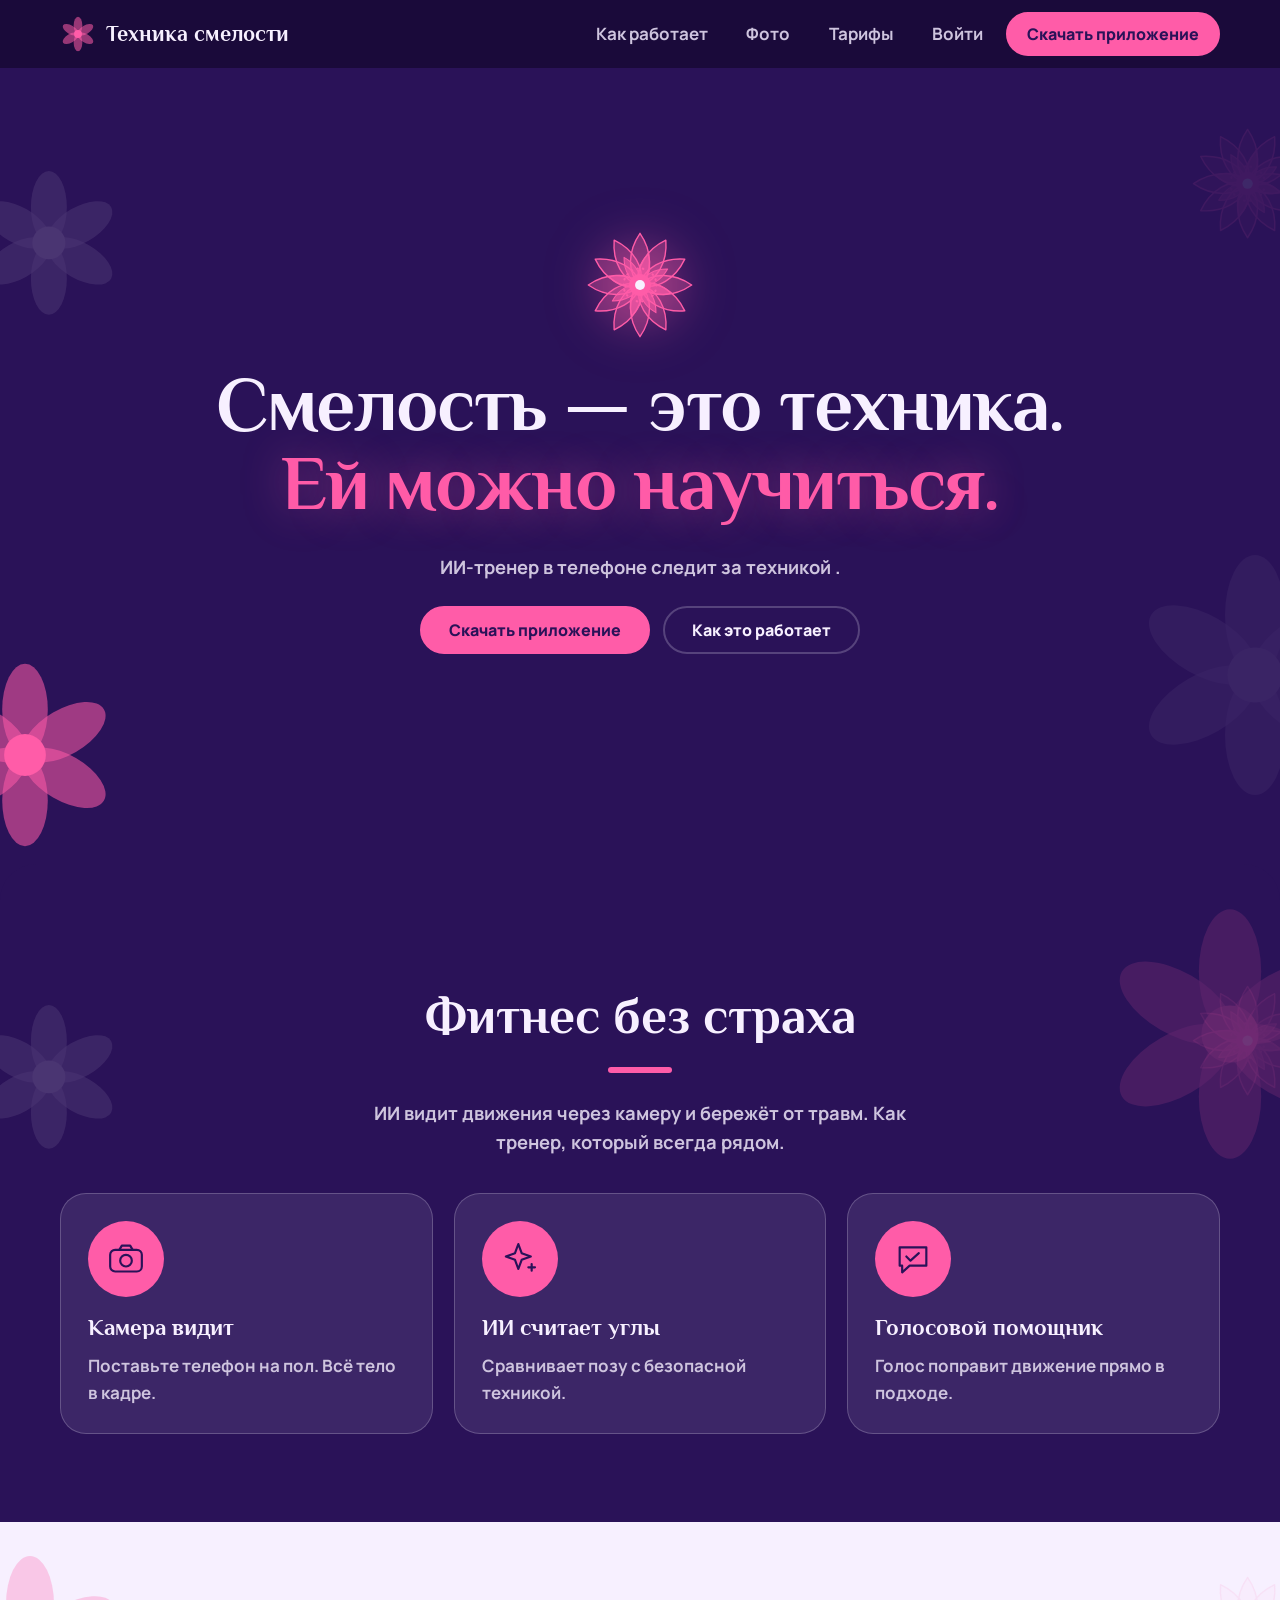
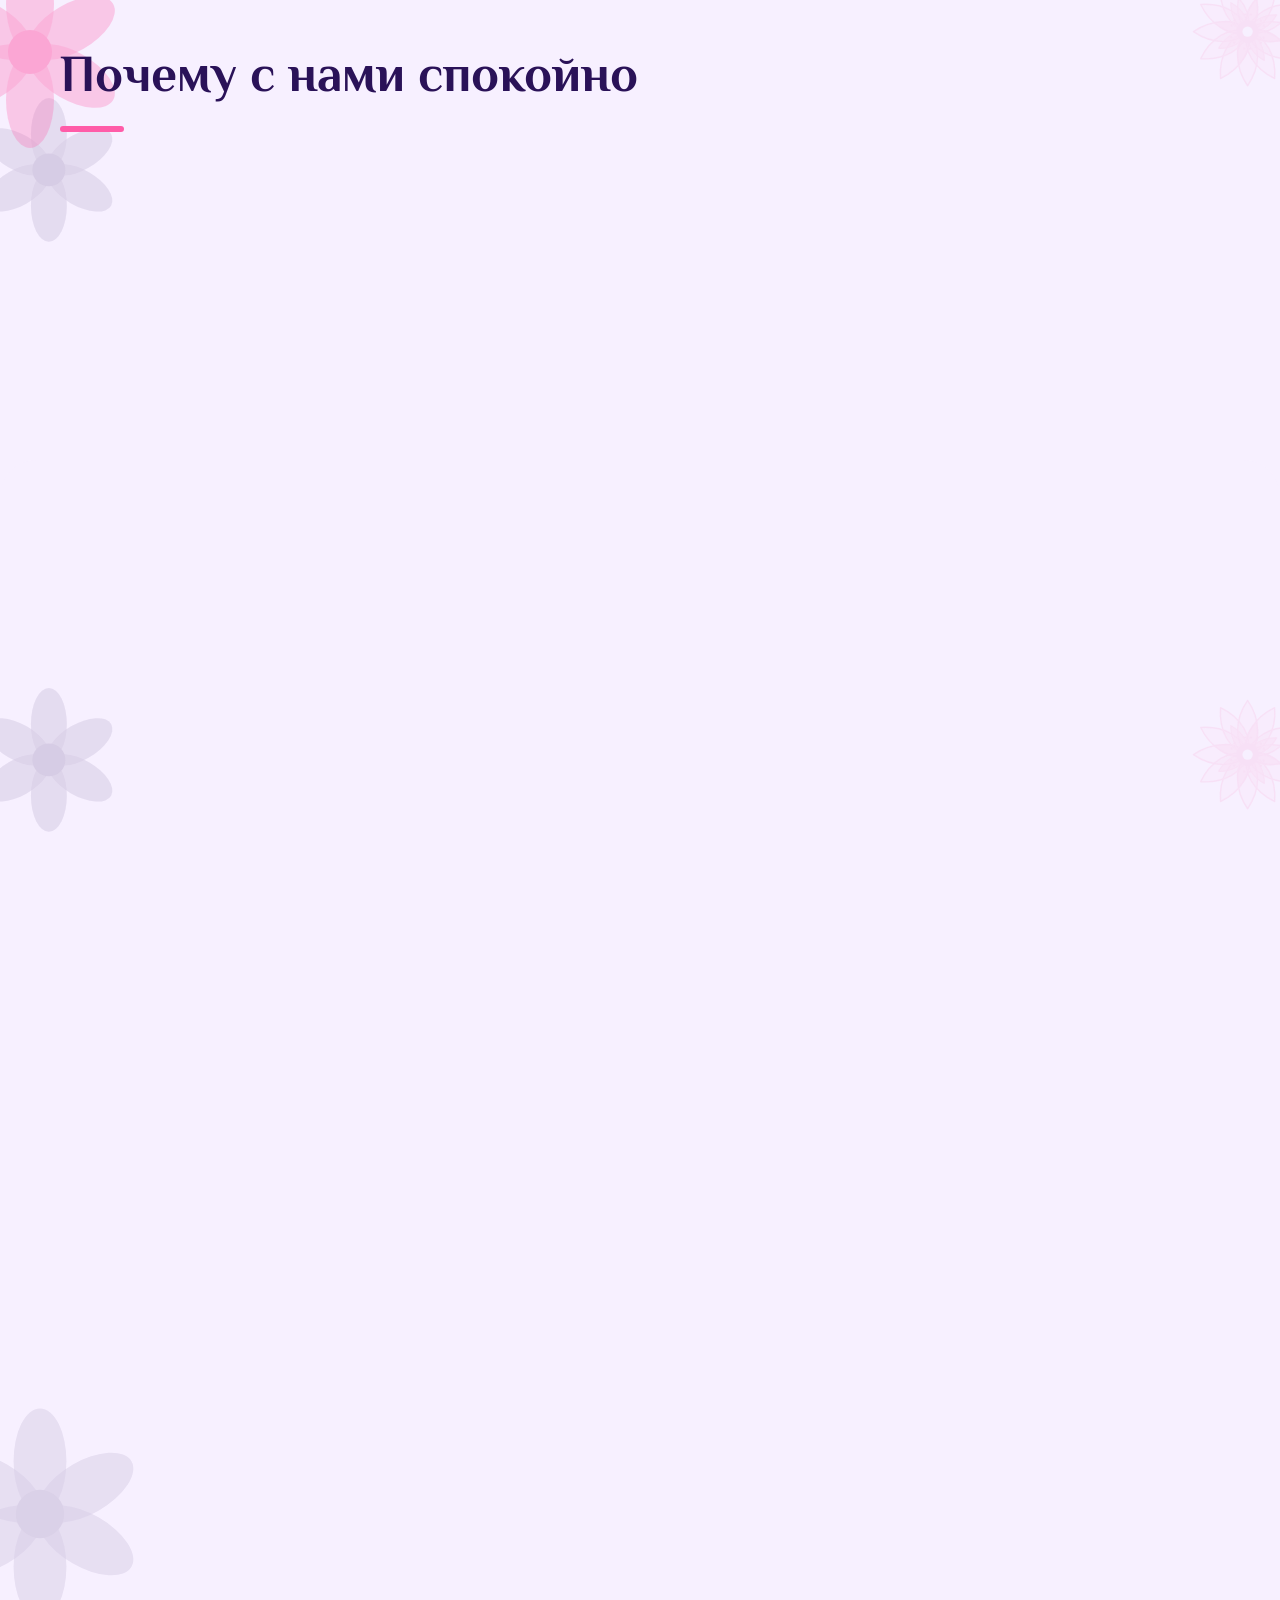
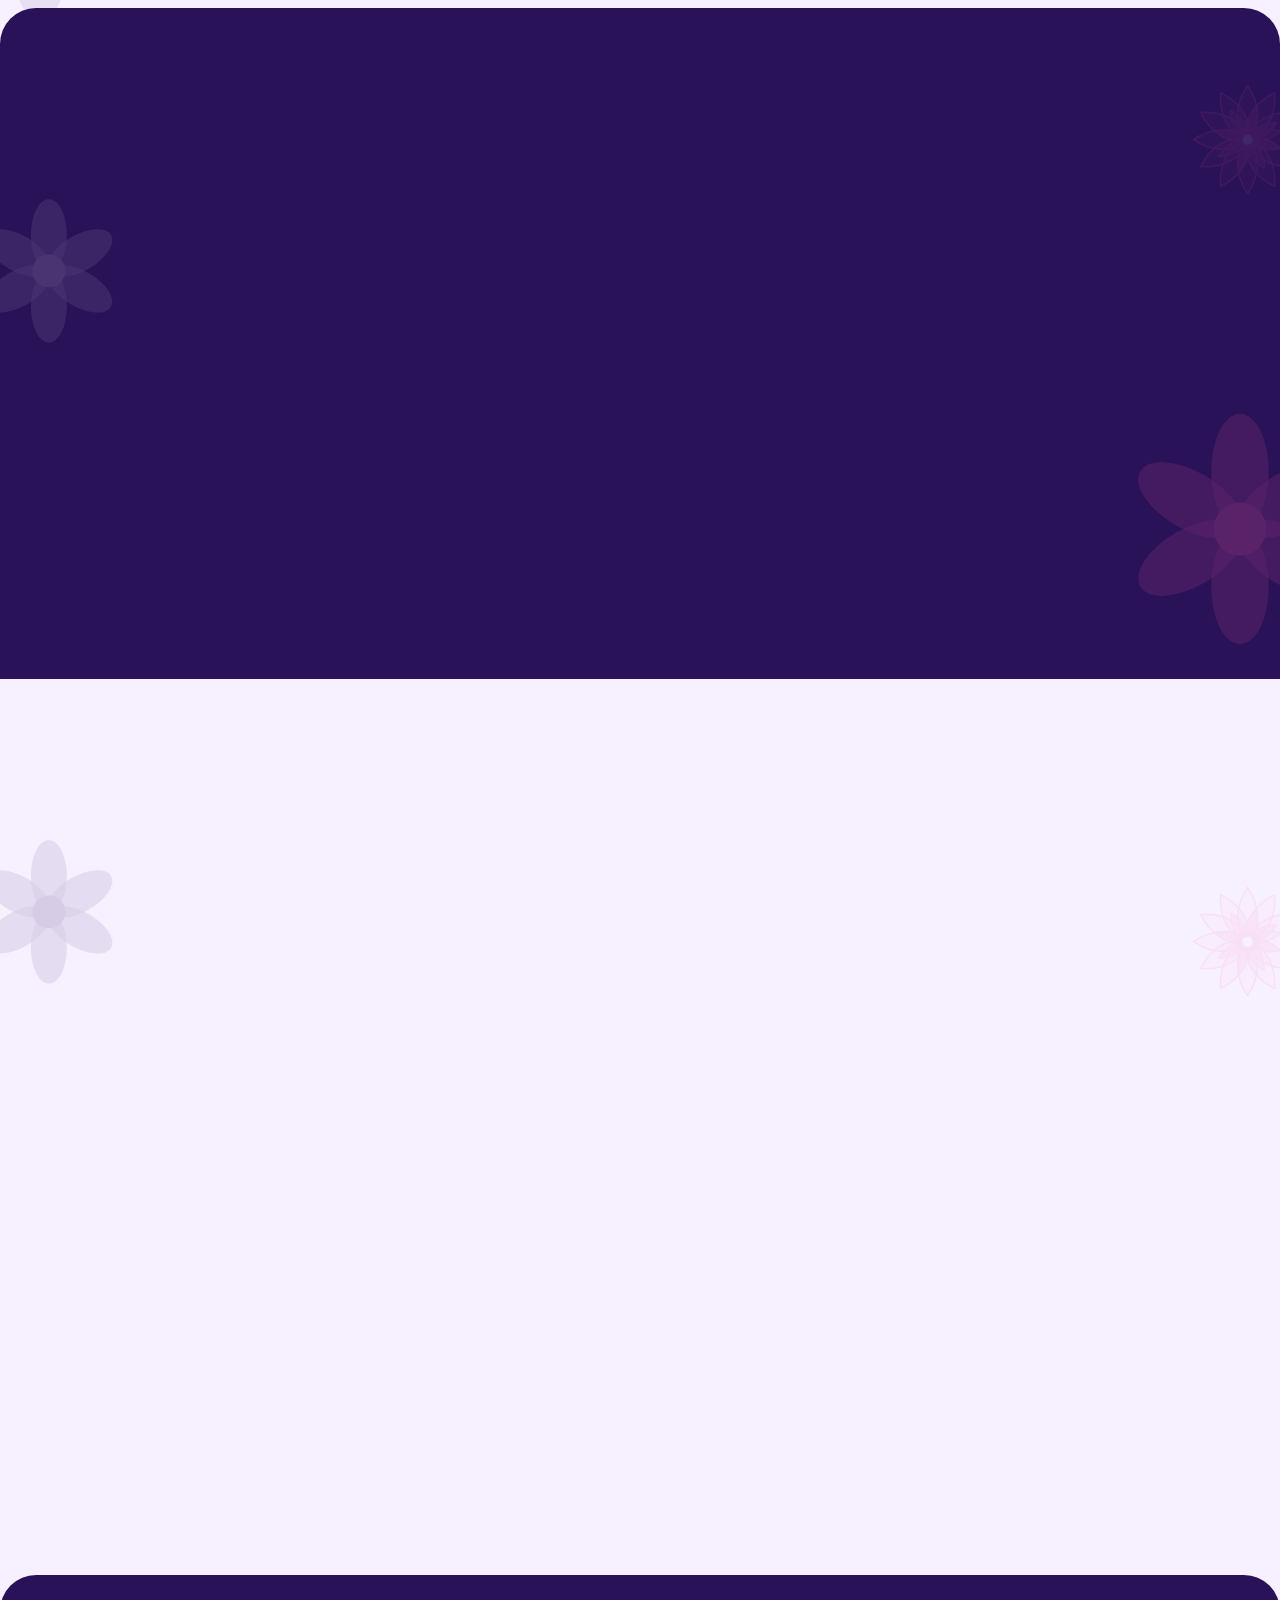
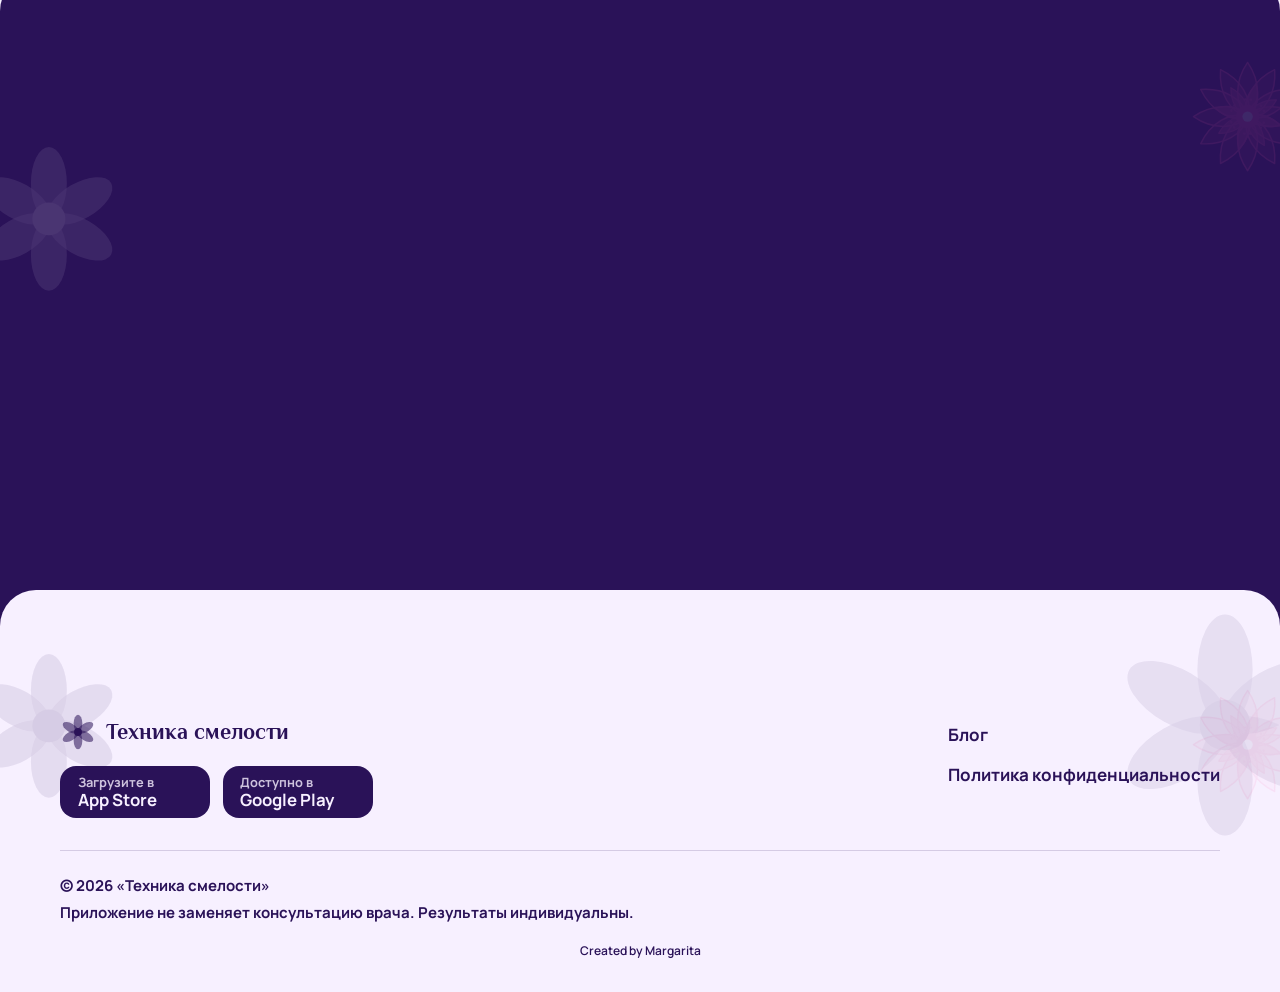
==== commit 51b8444a: "цветы" ====
--- a/with Claude ii/index.html
+++ b/with Claude ii/index.html
@@ -13,7 +13,7 @@
 <link href="https://fonts.googleapis.com/css2?family=Manrope:wght@600;700;800&family=Philosopher:wght@700&display=swap" rel="stylesheet">
 <style>
 /* Только три цвета: тёмный сливовый, розовый, светлая сирень */
-:root{--dark:#2a1258;--pink:#ff5ca8;--light:#f7f0ff;
+:root{--dark:#2a1258;--header:#1a0a3a;--pink:#ff5ca8;--light:#f7f0ff;
   --head:"Philosopher",Georgia,"Times New Roman",serif;--sans:"Manrope",system-ui,-apple-system,"Segoe UI",Roboto,sans-serif;
   --pad:clamp(3rem,7vw,5.5rem);--cut:36px;--r-s:16px;--r-m:26px;
   box-sizing:border-box;padding-top:env(safe-area-inset-top,0px);padding-bottom:env(safe-area-inset-bottom,0px);color-scheme:light}
@@ -49,8 +49,8 @@
 .btn-mini{min-height:44px;padding:.4rem 1rem;margin-left:auto}
 @media (min-width:860px){.btn-mini{display:none}}
 
-/* шапка */
-header,header.t-dark,header.t-light,header.t-pink{position:sticky;top:env(safe-area-inset-top,0px);z-index:50;background:color-mix(in srgb,var(--bg) 86%,transparent);-webkit-backdrop-filter:blur(14px);backdrop-filter:blur(14px);transition:background .4s,color .4s}
+/* шапка: однотонная, основной цвет сайта, но темнее */
+header,header.t-dark,header.t-light,header.t-pink{position:sticky;top:env(safe-area-inset-top,0px);z-index:50;background:var(--header)}
 .bar{display:flex;align-items:center;justify-content:space-between;gap:1rem;min-height:68px}
 .logo{display:flex;align-items:center;gap:.6rem;font:700 1.35rem var(--head);text-decoration:none}
 .logo svg{width:36px;height:36px;color:var(--pink);flex:none;transition:transform .6s}
@@ -63,8 +63,9 @@
 .burger{display:none;width:48px;height:48px;border-radius:var(--r-s);border:1px solid var(--line);background:transparent;color:var(--fg);cursor:pointer;place-items:center}
 .burger svg{width:22px;height:22px}
 
-/* hero */
-.hero{padding:clamp(2rem,5vw,3.5rem) 0 calc(var(--pad) + var(--cut) + 1rem);text-align:center;position:relative;overflow:clip}
+/* hero: контент по центру экрана при открытии сайта */
+.hero{display:flex;align-items:center;min-height:calc(100svh - 68px);padding:clamp(2rem,5vw,3.5rem) 0 calc(var(--pad) + var(--cut) + 1rem);text-align:center;position:relative;overflow:clip}
+.hero .wrap{width:min(1160px,100% - 2.5rem)}
 .quote{font-size:clamp(2.4rem,6.4vw,4.8rem);line-height:1.02;letter-spacing:-.02em;max-width:20ch;margin:0 auto .4em;text-wrap:balance}
 .quote>span{display:block}.l1{color:var(--light)}.l2{color:var(--pink);text-shadow:0 0 44px color-mix(in srgb,var(--pink) 45%,transparent)}
 .emblem{display:grid;justify-items:center;gap:.5rem;margin-bottom:1.6rem}
@@ -195,7 +196,7 @@
 .t-pink .xf{color:var(--pink);opacity:.16}
 @media (min-width:700px){.xf.a{display:block}}
 @media (min-width:1100px){.xf.b{display:block}}
-@media (min-width:1500px){.xf.c,.xf.d{display:block}}
+@media (min-width:1400px){.xf.c,.xf.d{display:block}}
 @media (max-width:860px){.d1,.d2{display:none}}
 @media (max-width:700px){.layer>.deco{display:none}}
 /* объёмные карточки: наклон и подсветка за курсором */
@@ -212,10 +213,8 @@
 .ch{display:inline-block;opacity:0;transform:translateY(.9em) rotate(8deg);animation:rise .8s cubic-bezier(.2,.8,.2,1) forwards;animation-delay:calc(.3s + var(--i)*30ms)}
 @keyframes rise{to{opacity:1;transform:none}}
 @media (prefers-reduced-motion:reduce){.ch{opacity:1;transform:none}}
-/* размытые границы секций */
-.soft{border-radius:0;margin-top:0;padding-top:calc(var(--pad) + 130px)}
-.from-dark{--prev:var(--dark)}.from-light{--prev:var(--light)}
-.soft::before{content:"";position:absolute;inset:0 0 auto;height:clamp(150px,22vw,260px);z-index:2;pointer-events:none;background:linear-gradient(to bottom,var(--prev) 0,color-mix(in srgb,var(--prev) 92%,transparent) 14%,color-mix(in srgb,var(--prev) 72%,transparent) 32%,color-mix(in srgb,var(--prev) 45%,transparent) 52%,color-mix(in srgb,var(--prev) 20%,transparent) 74%,transparent 100%);-webkit-backdrop-filter:blur(14px);backdrop-filter:blur(14px);-webkit-mask-image:linear-gradient(to bottom,#000 0,rgba(0,0,0,.9) 14%,rgba(0,0,0,.68) 32%,rgba(0,0,0,.42) 52%,rgba(0,0,0,.18) 74%,transparent 100%);mask-image:linear-gradient(to bottom,#000 0,rgba(0,0,0,.9) 14%,rgba(0,0,0,.68) 32%,rgba(0,0,0,.42) 52%,rgba(0,0,0,.18) 74%,transparent 100%)}
+/* чёткая граница между секциями (без размытия) */
+.soft{border-radius:0;margin-top:0;padding-top:calc(var(--pad) + var(--cut))}
 @media (prefers-reduced-motion:reduce){
   html{scroll-behavior:auto}
   *,*::before,*::after{animation:none!important;transition:none!important}
@@ -252,7 +251,6 @@
   <section class="hero t-dark">
     <svg class="deco d1" data-parallax="0.06" viewBox="0 0 100 100" aria-hidden="true"><use href="#flower"/></svg>
     <svg class="deco d2" data-parallax="0.12" viewBox="0 0 100 100" aria-hidden="true"><use href="#flower"/></svg>
-    <svg class="deco d3" data-parallax="0.09" viewBox="0 0 100 100" aria-hidden="true"><use href="#flower"/></svg>
     <div class="wrap">
       <div class="emblem" data-anim="zoom"><svg viewBox="0 0 200 200" aria-hidden="true"><use href="#flower2"/></svg></div>
       <h1 class="quote" data-anim="up" style="--d:.1s"><span class="l1">Смелость — это техника.</span><span class="l2">Ей можно научиться.</span></h1>
@@ -423,10 +421,10 @@
 
   // дополнительные цветы: на широком экране их больше (видимость задаёт CSS)
   document.querySelectorAll('.hero,.layer').forEach(function(s,i){
-    [['a','right:2vw'],['b','left:2vw'],['c','left:max(28px,calc(50% - 760px))'],['d','right:max(28px,calc(50% - 760px))']].forEach(function(p,k){
+    [['a','right:-2vw',(7+(i*31)%20)+'%'],['b','left:-2vw',(12+(i*29)%20)+'%'],['c','left:-2vw',(61+(i*23)%20)+'%'],['d','right:-2vw',(65+(i*19)%18)+'%']].forEach(function(p,k){
       var big=k%2===0,f=document.createElementNS('http://www.w3.org/2000/svg','svg');
       f.setAttribute('viewBox',big?'0 0 200 200':'0 0 100 100');f.setAttribute('aria-hidden','true');f.setAttribute('class','xf '+p[0]);
-      f.style.cssText=p[1]+';top:'+(6+(i*43+k*29)%66)+'%'+(k%2?';animation-direction:reverse':'')
+      f.style.cssText=p[1]+';top:'+p[2]+(k%2?';animation-direction:reverse':'')
         +';color:'+(k%2?'var(--fg)':'var(--pink)')+';opacity:'+(.1+k*.06).toFixed(2)
         +';width:calc(clamp(90px,9vw,190px)*'+[1,1.3,.72,1.05][k]+')';
       f.setAttribute('data-parallax',String(.05+(i*7+k*5)%4*.03));
@@ -457,11 +455,6 @@
     });
   }
 
-  // шапка меняет цвет под фон раздела: тёмная на светлом и наоборот
-  var hd=document.querySelector('header'),secs=[].slice.call(document.querySelectorAll('main>section,footer')),cur='t-dark';
-  function theme(){var y=34,t=cur;secs.forEach(function(s){var r=s.getBoundingClientRect();if(r.top<=y&&r.bottom>y)t=s.classList.contains('t-pink')?'t-pink':s.classList.contains('t-light')?'t-light':'t-dark'});if(t!==cur){hd.classList.remove(cur);hd.classList.add(t);cur=t}}
-  addEventListener('scroll',theme,{passive:true});theme();
-
   var pg=document.getElementById('pg'),h=document.documentElement;
   addEventListener('scroll',function(){
     var t=h.scrollHeight-h.clientHeight;pg.style.transform='scaleX('+(t>0?h.scrollTop/t:0)+')';
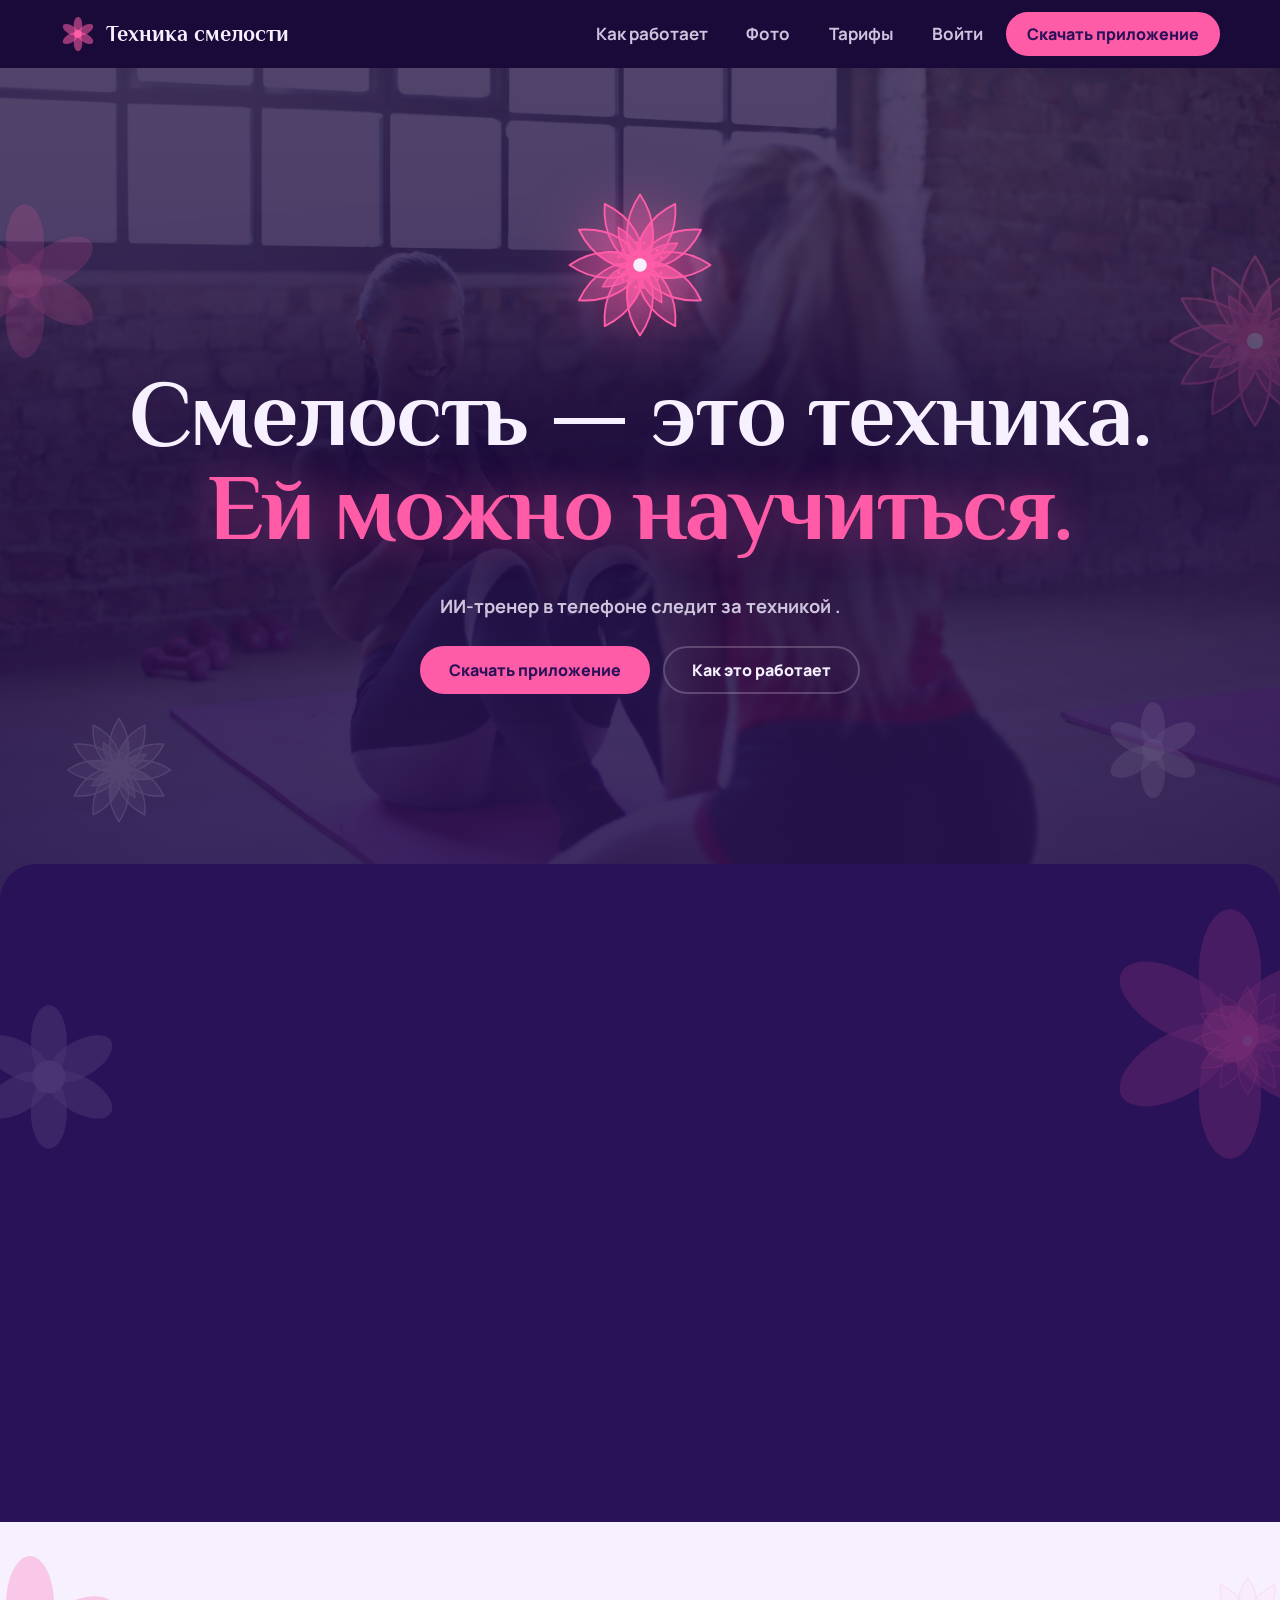
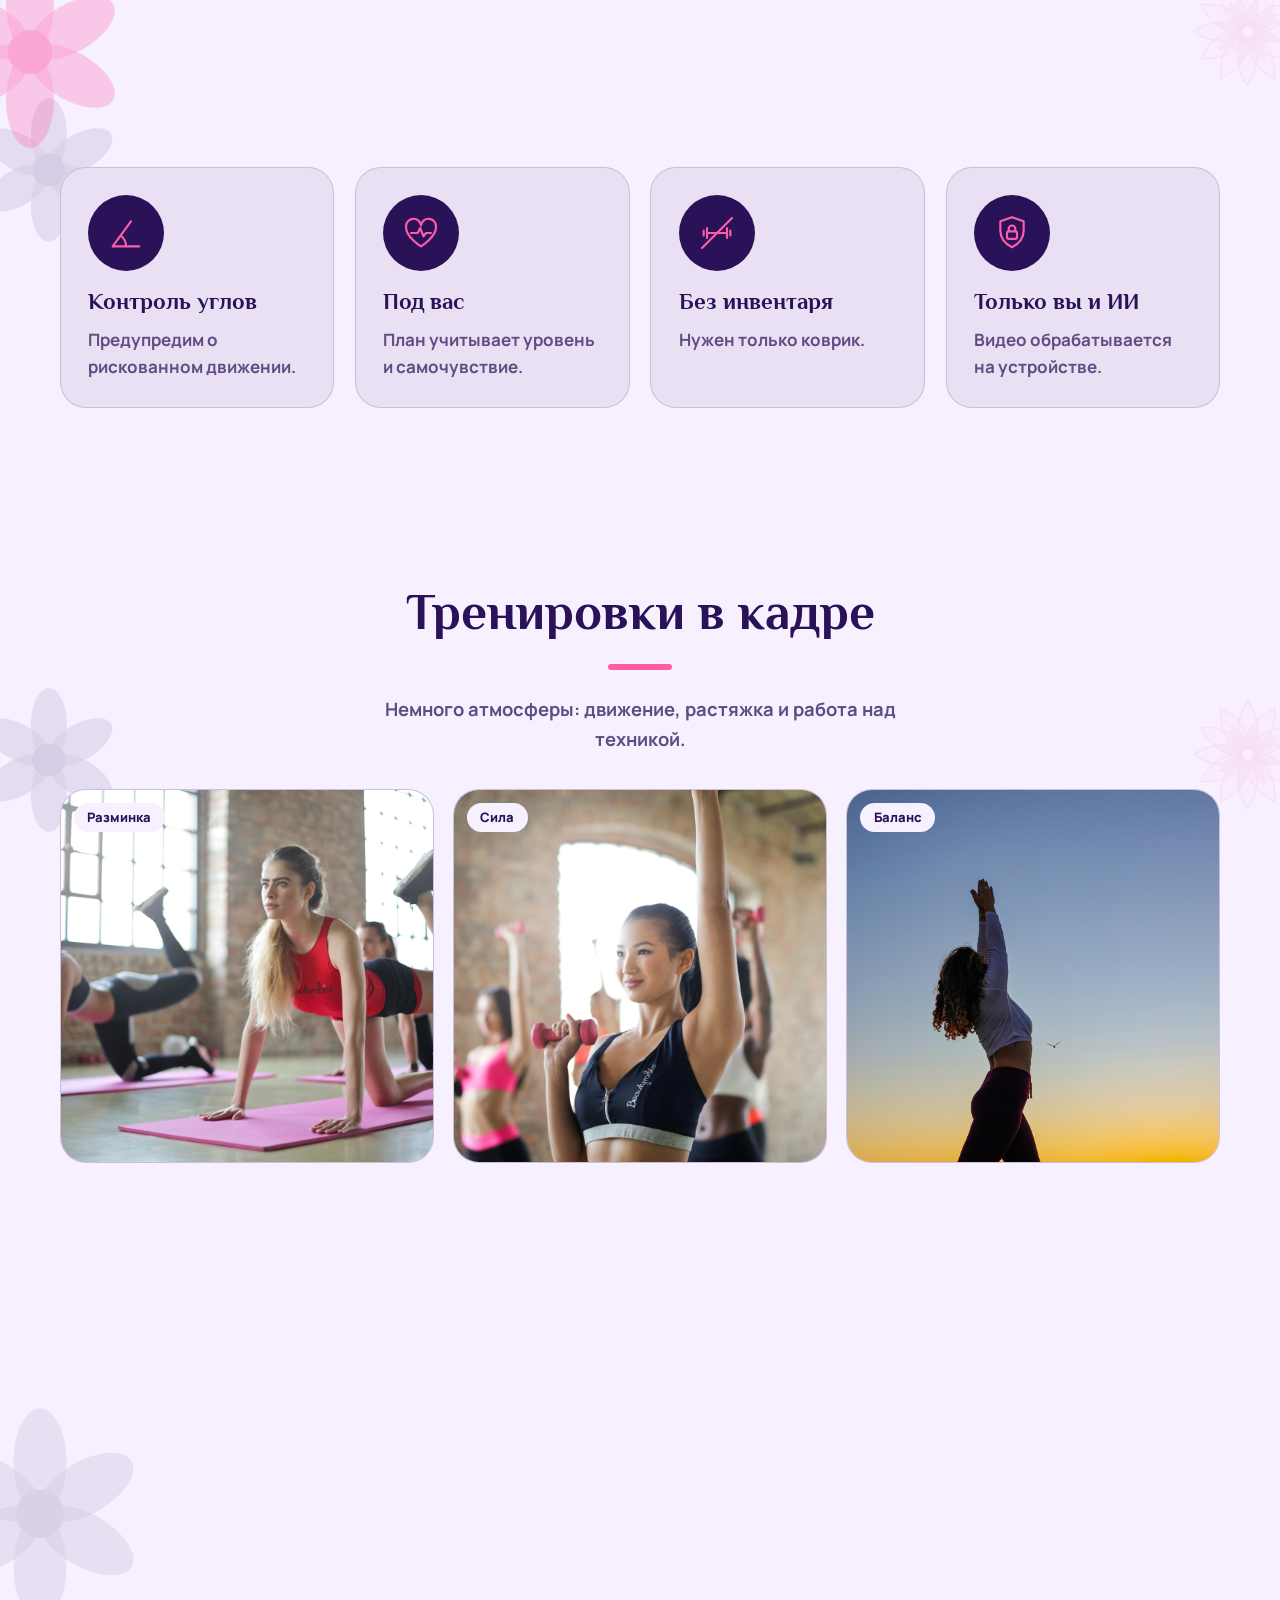
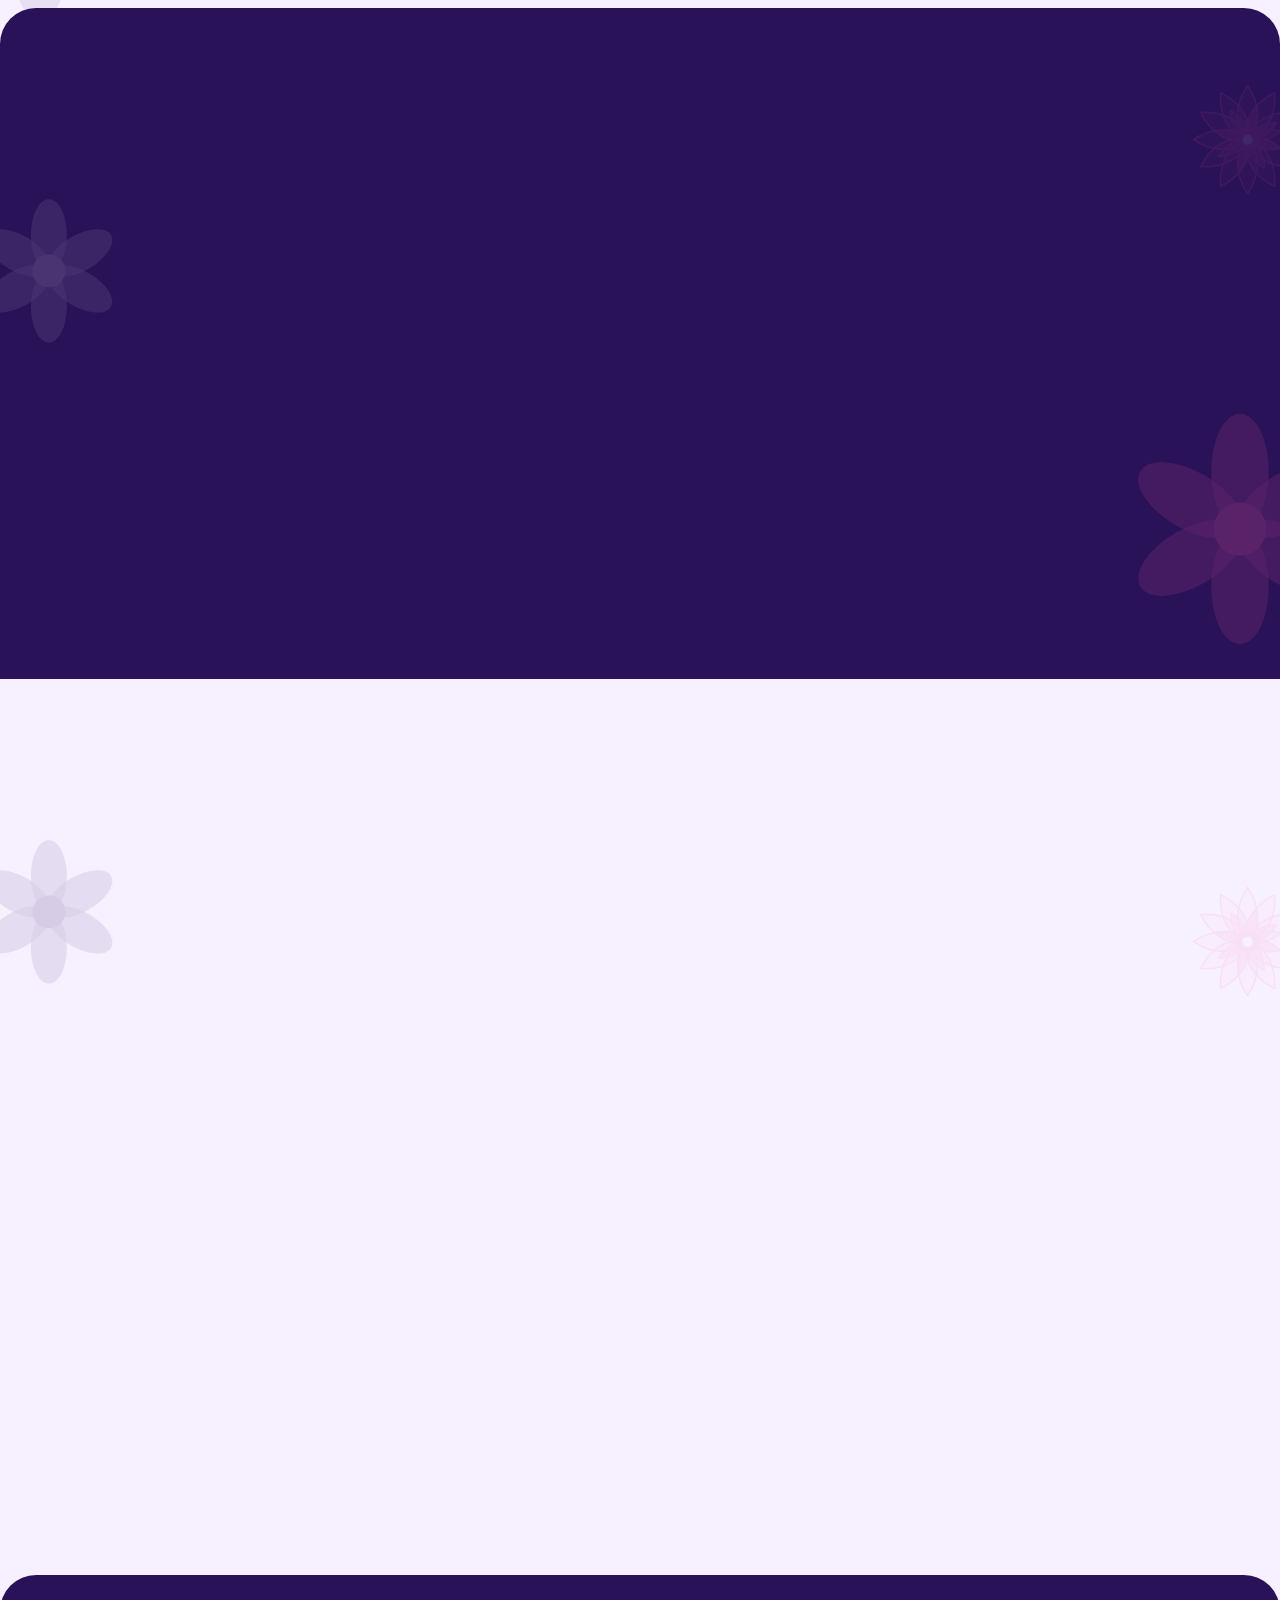
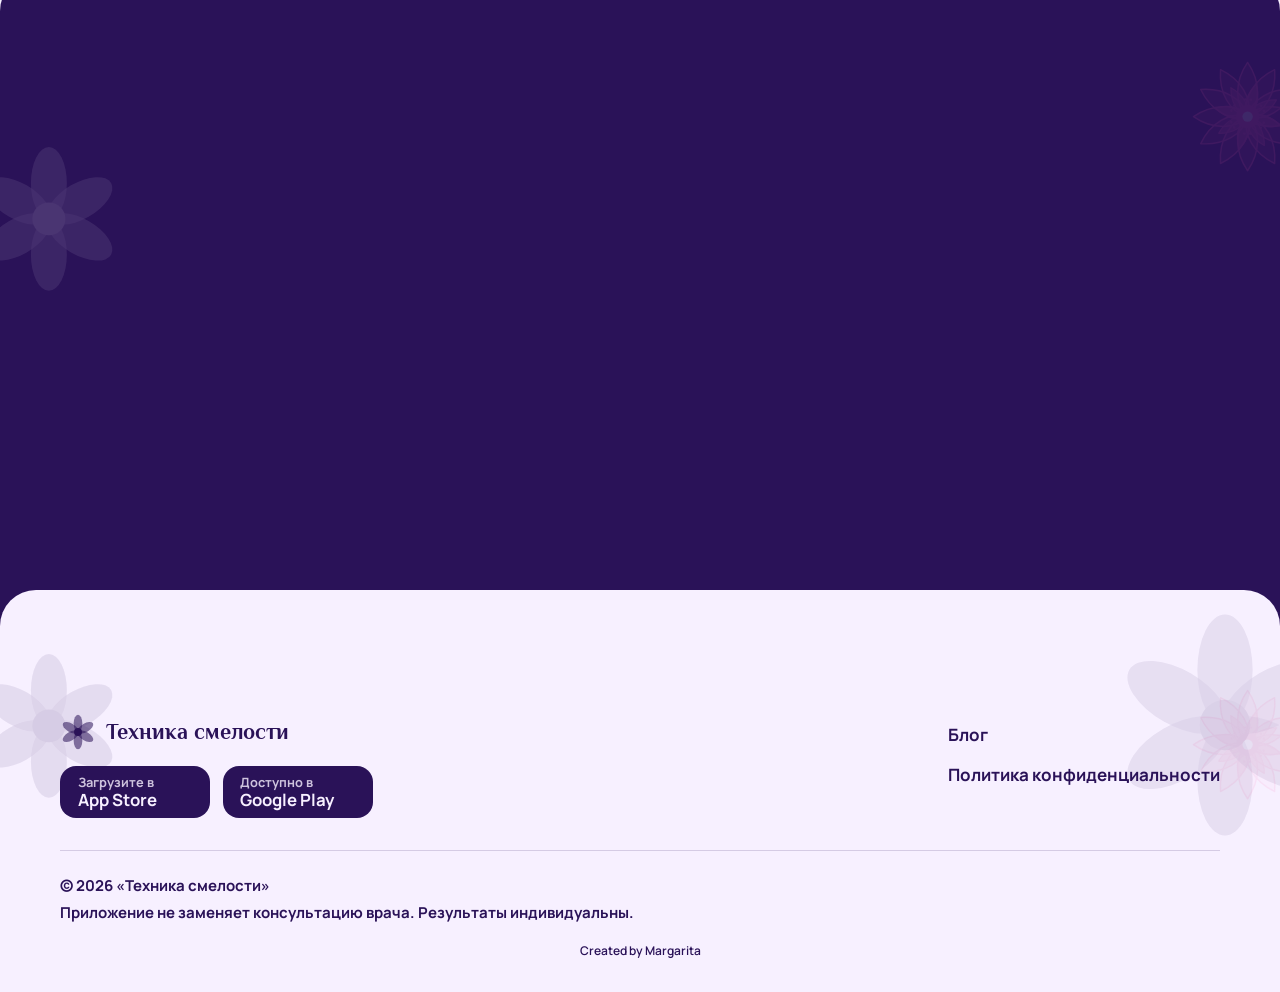
==== commit 57ddec80: "главное меню" ====
--- a/with Claude ii/index.html
+++ b/with Claude ii/index.html
@@ -66,10 +66,17 @@
 /* hero: контент по центру экрана при открытии сайта */
 .hero{display:flex;align-items:center;min-height:calc(100svh - 68px);padding:clamp(2rem,5vw,3.5rem) 0 calc(var(--pad) + var(--cut) + 1rem);text-align:center;position:relative;overflow:clip}
 .hero .wrap{width:min(1160px,100% - 2.5rem)}
-.quote{font-size:clamp(2.4rem,6.4vw,4.8rem);line-height:1.02;letter-spacing:-.02em;max-width:20ch;margin:0 auto .4em;text-wrap:balance}
+/* затемнённое фото-подложка за надписью героя */
+.hero-bg{position:absolute;inset:0;z-index:0}
+.hero-bg img{width:100%;height:100%;object-fit:cover;display:block;filter:brightness(.5) saturate(.85)}
+.hero-bg::after{content:"";position:absolute;inset:0;background:linear-gradient(to bottom,color-mix(in srgb,var(--dark) 55%,transparent),color-mix(in srgb,var(--dark) 78%,transparent))}
+.hero-bg~.wrap{z-index:1}
+.quote{font-size:clamp(2.8rem,7.4vw,5.8rem);line-height:1.02;letter-spacing:-.02em;max-width:21ch;margin:0 auto .4em;text-wrap:balance;position:relative}
+/* точечное тёмное пятно прямо за надписью — для контраста */
+.quote::before{content:"";position:absolute;inset:-38% -28%;z-index:-1;border-radius:50%;background:radial-gradient(closest-side,color-mix(in srgb,var(--header) 95%,transparent),color-mix(in srgb,var(--header) 82%,transparent) 30%,color-mix(in srgb,var(--header) 56%,transparent) 52%,color-mix(in srgb,var(--header) 30%,transparent) 70%,color-mix(in srgb,var(--header) 12%,transparent) 86%,transparent 100%);filter:blur(55px)}
 .quote>span{display:block}.l1{color:var(--light)}.l2{color:var(--pink);text-shadow:0 0 44px color-mix(in srgb,var(--pink) 45%,transparent)}
 .emblem{display:grid;justify-items:center;gap:.5rem;margin-bottom:1.6rem}
-.emblem svg{width:clamp(84px,12vw,110px);color:var(--pink);animation:spin 70s linear infinite;filter:drop-shadow(0 0 24px color-mix(in srgb,var(--pink) 55%,transparent))}
+.emblem svg{width:clamp(104px,15vw,150px);color:var(--pink);animation:spin 70s linear infinite;filter:drop-shadow(0 0 28px color-mix(in srgb,var(--pink) 55%,transparent))}
 .by{font-weight:800;letter-spacing:.03em;margin-bottom:1rem}
 .hero .lead{margin-inline:auto}
 .btn-row{display:flex;flex-wrap:wrap;justify-content:center;gap:.8rem;margin:1.5rem 0 0}
@@ -198,7 +205,7 @@
 @media (min-width:1100px){.xf.b{display:block}}
 @media (min-width:1400px){.xf.c,.xf.d{display:block}}
 @media (max-width:860px){.d1,.d2{display:none}}
-@media (max-width:700px){.layer>.deco{display:none}}
+@media (max-width:700px){.layer>.deco,.hside{display:none}}
 /* объёмные карточки: наклон и подсветка за курсором */
 .grid,.contact-grid{perspective:1100px}
 .card{position:relative}
@@ -249,8 +256,11 @@
 
 <main id="top">
   <section class="hero t-dark">
-    <svg class="deco d1" data-parallax="0.06" viewBox="0 0 100 100" aria-hidden="true"><use href="#flower"/></svg>
-    <svg class="deco d2" data-parallax="0.12" viewBox="0 0 100 100" aria-hidden="true"><use href="#flower"/></svg>
+    <div class="hero-bg" aria-hidden="true"><img src="bruce-mars-HHXdPG_eTIQ-unsplash.jpg" alt=""></div>
+    <svg class="deco hside" data-parallax="0.06" style="width:160px;left:-55px;top:16%;color:var(--pink);opacity:.3" viewBox="0 0 100 100" aria-hidden="true"><use href="#flower"/></svg>
+    <svg class="deco hside" data-parallax="0.1" style="width:110px;left:5%;bottom:9%;color:var(--light);opacity:.14;animation-duration:36s" viewBox="0 0 200 200" aria-hidden="true"><use href="#flower2"/></svg>
+    <svg class="deco hside" data-parallax="0.08" style="width:180px;right:-65px;top:22%;color:var(--pink);opacity:.26;animation-direction:reverse" viewBox="0 0 200 200" aria-hidden="true"><use href="#flower2"/></svg>
+    <svg class="deco hside" data-parallax="0.12" style="width:100px;right:6%;bottom:12%;color:var(--light);opacity:.16;animation-duration:36s" viewBox="0 0 100 100" aria-hidden="true"><use href="#flower"/></svg>
     <div class="wrap">
       <div class="emblem" data-anim="zoom"><svg viewBox="0 0 200 200" aria-hidden="true"><use href="#flower2"/></svg></div>
       <h1 class="quote" data-anim="up" style="--d:.1s"><span class="l1">Смелость — это техника.</span><span class="l2">Ей можно научиться.</span></h1>
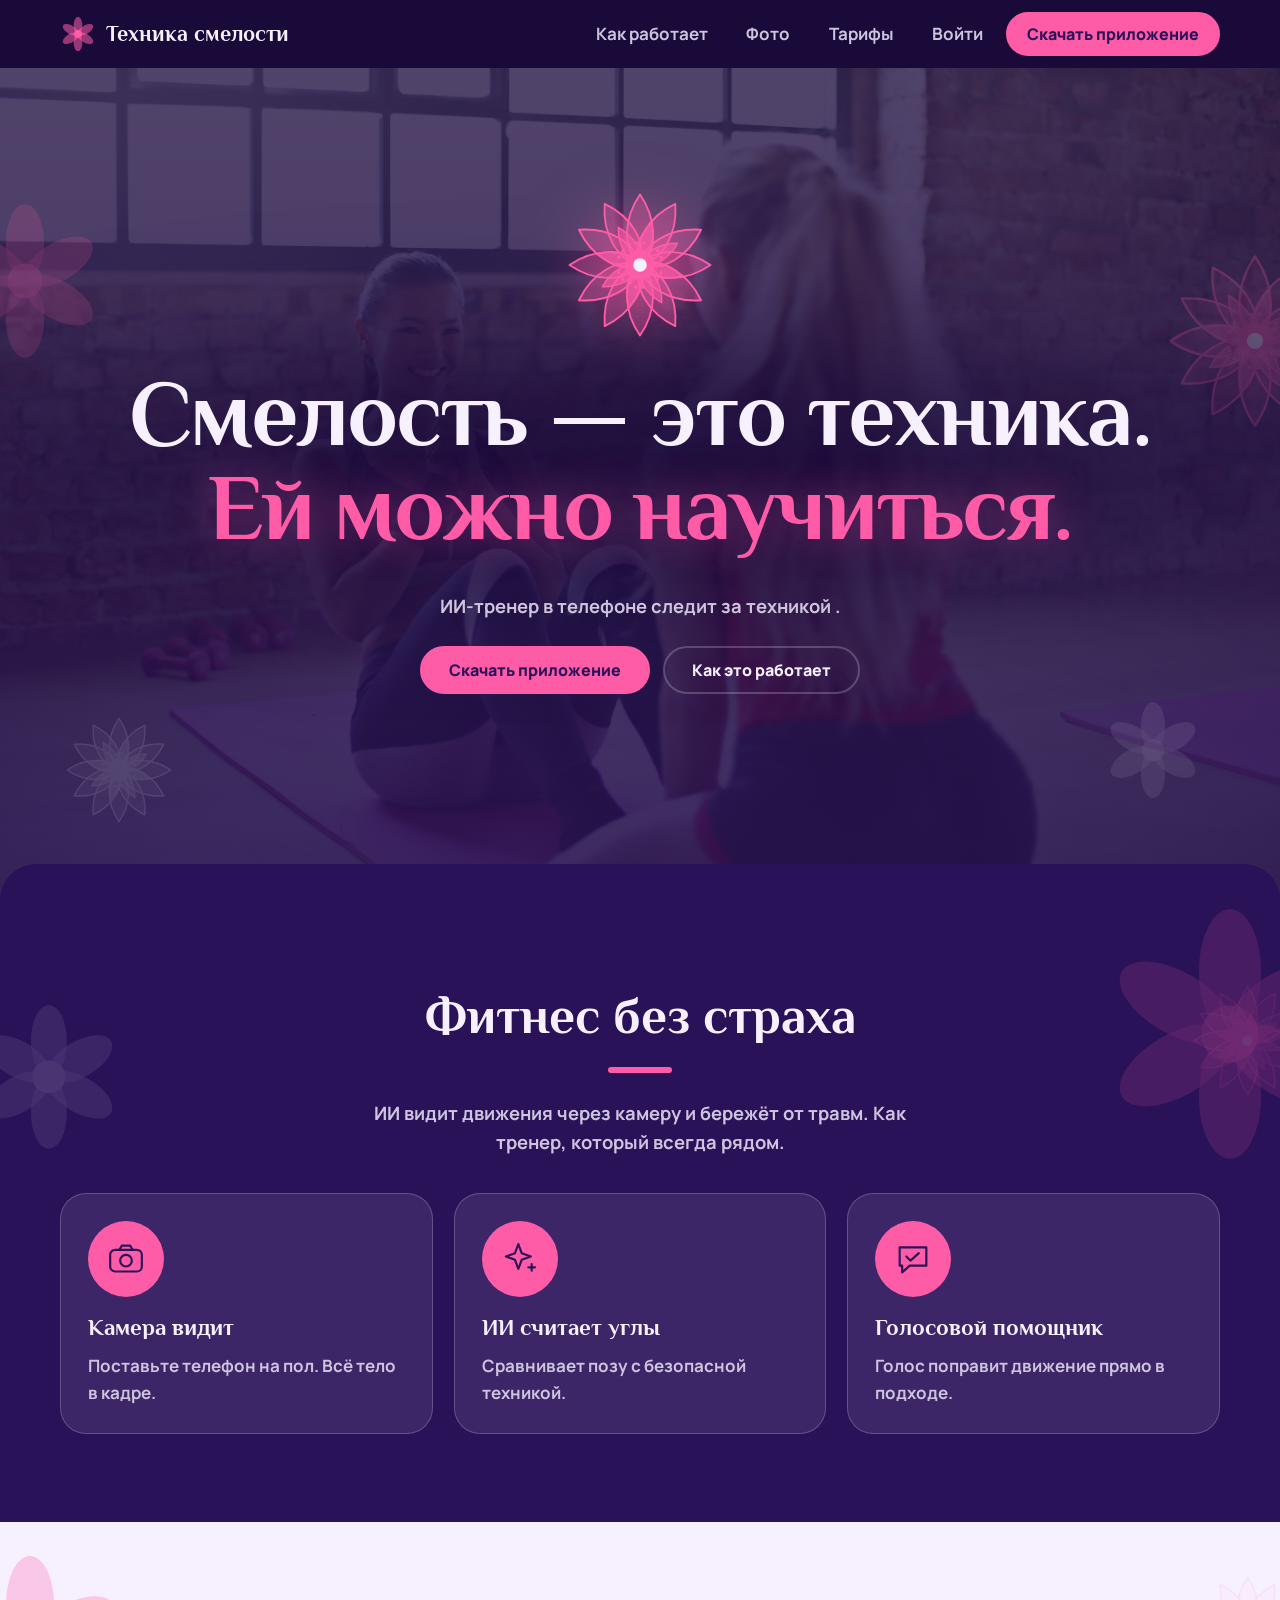
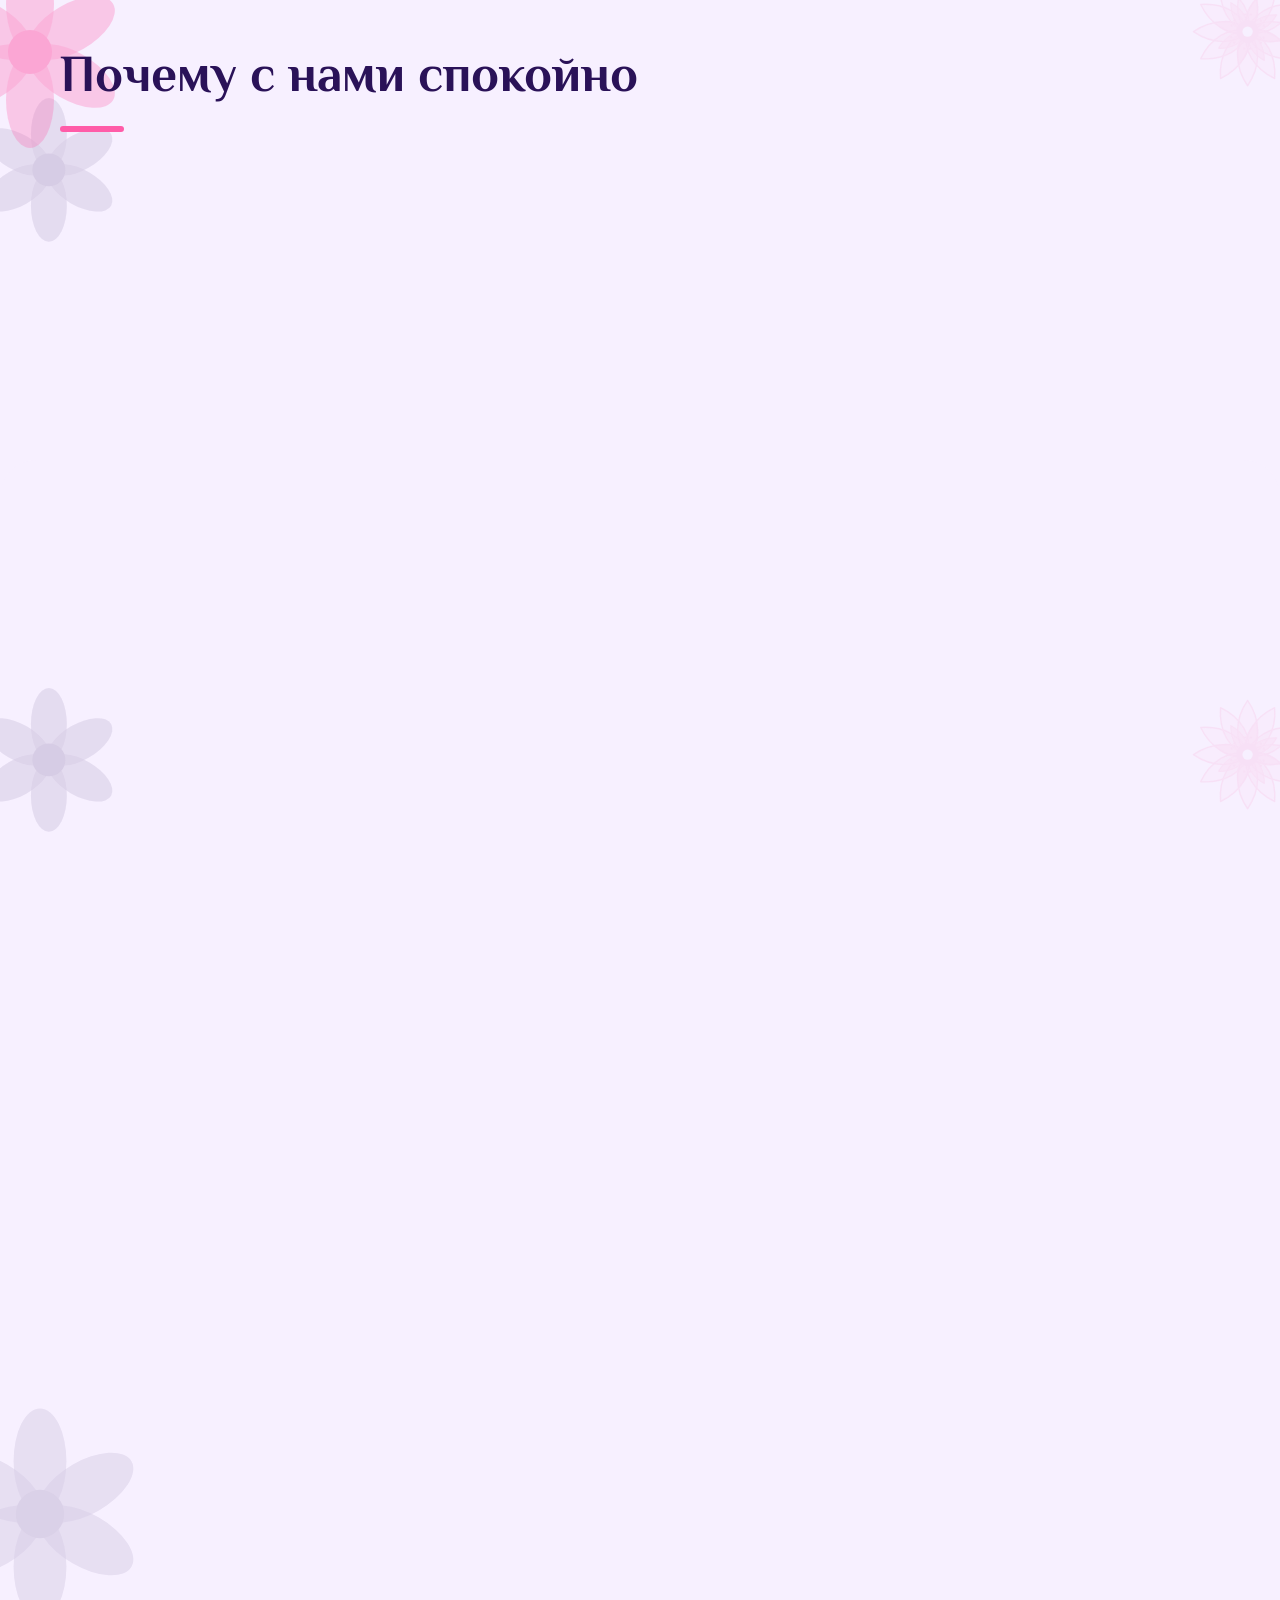
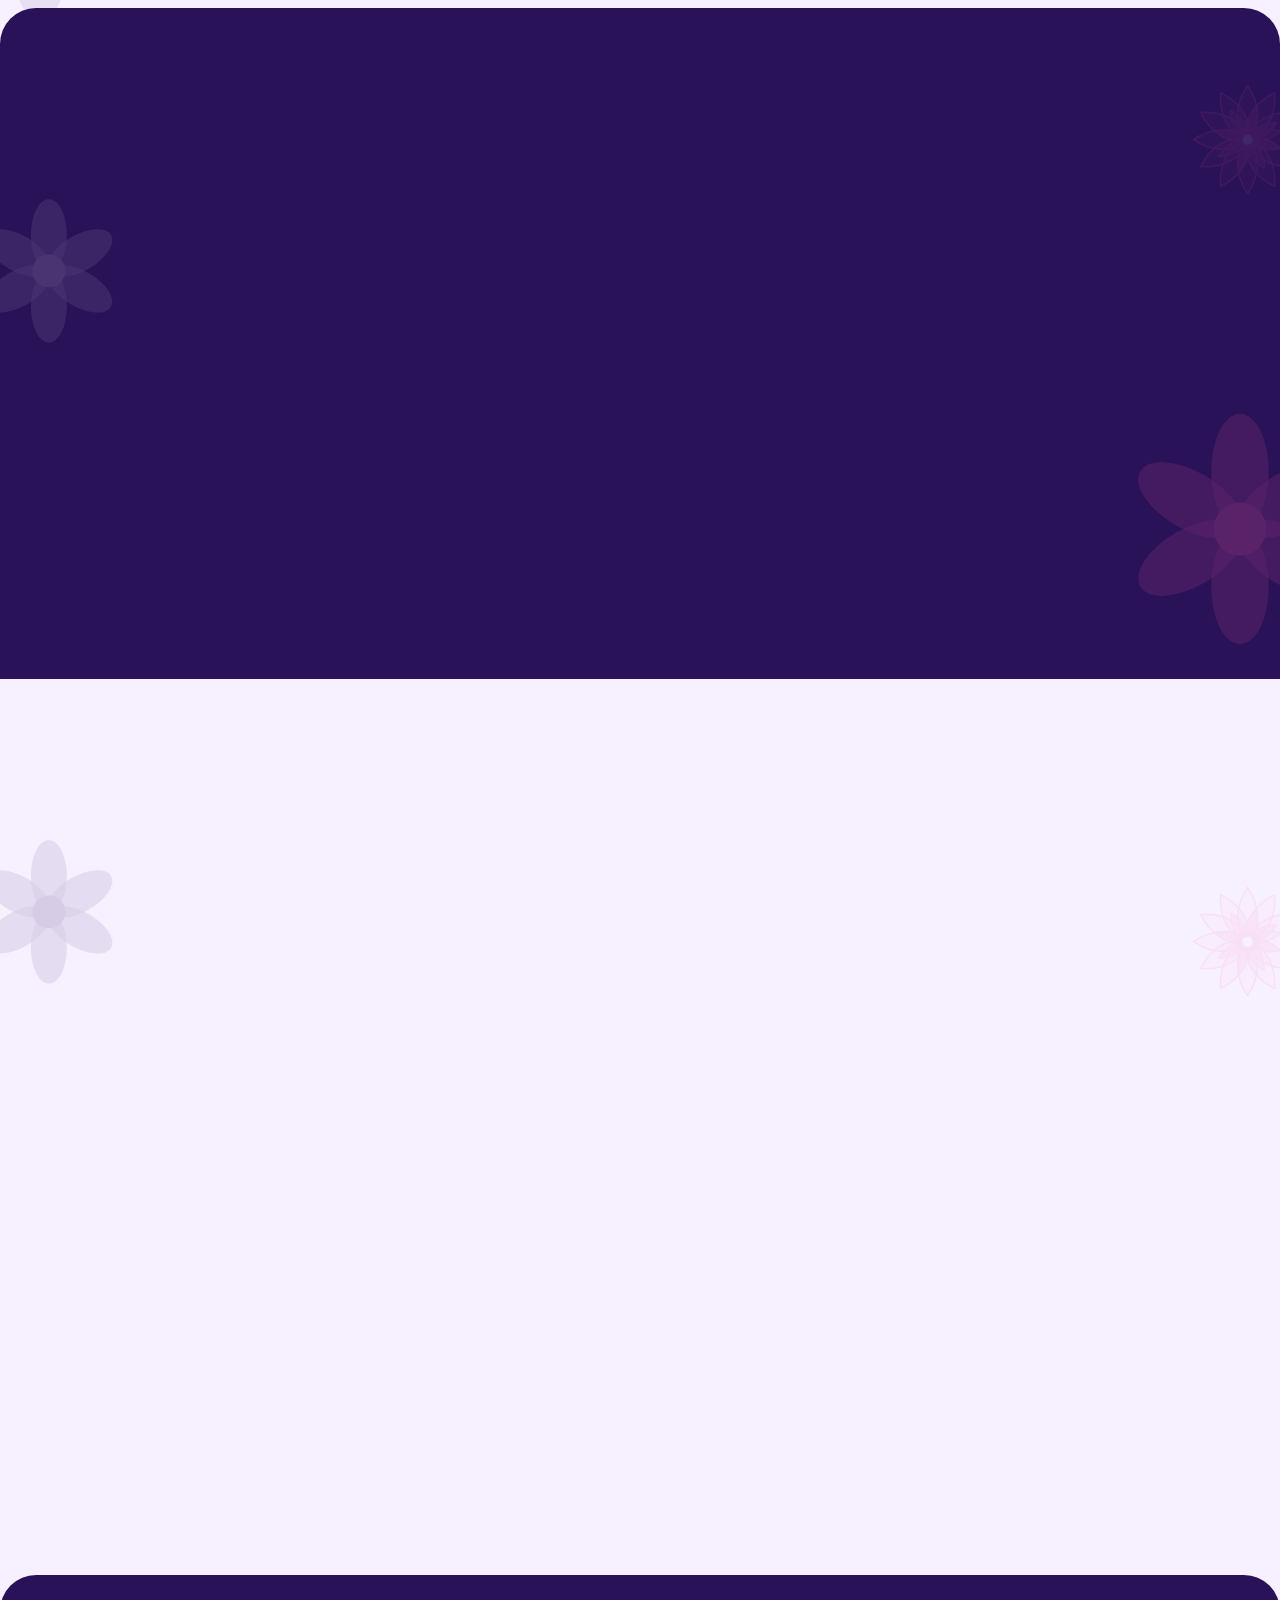
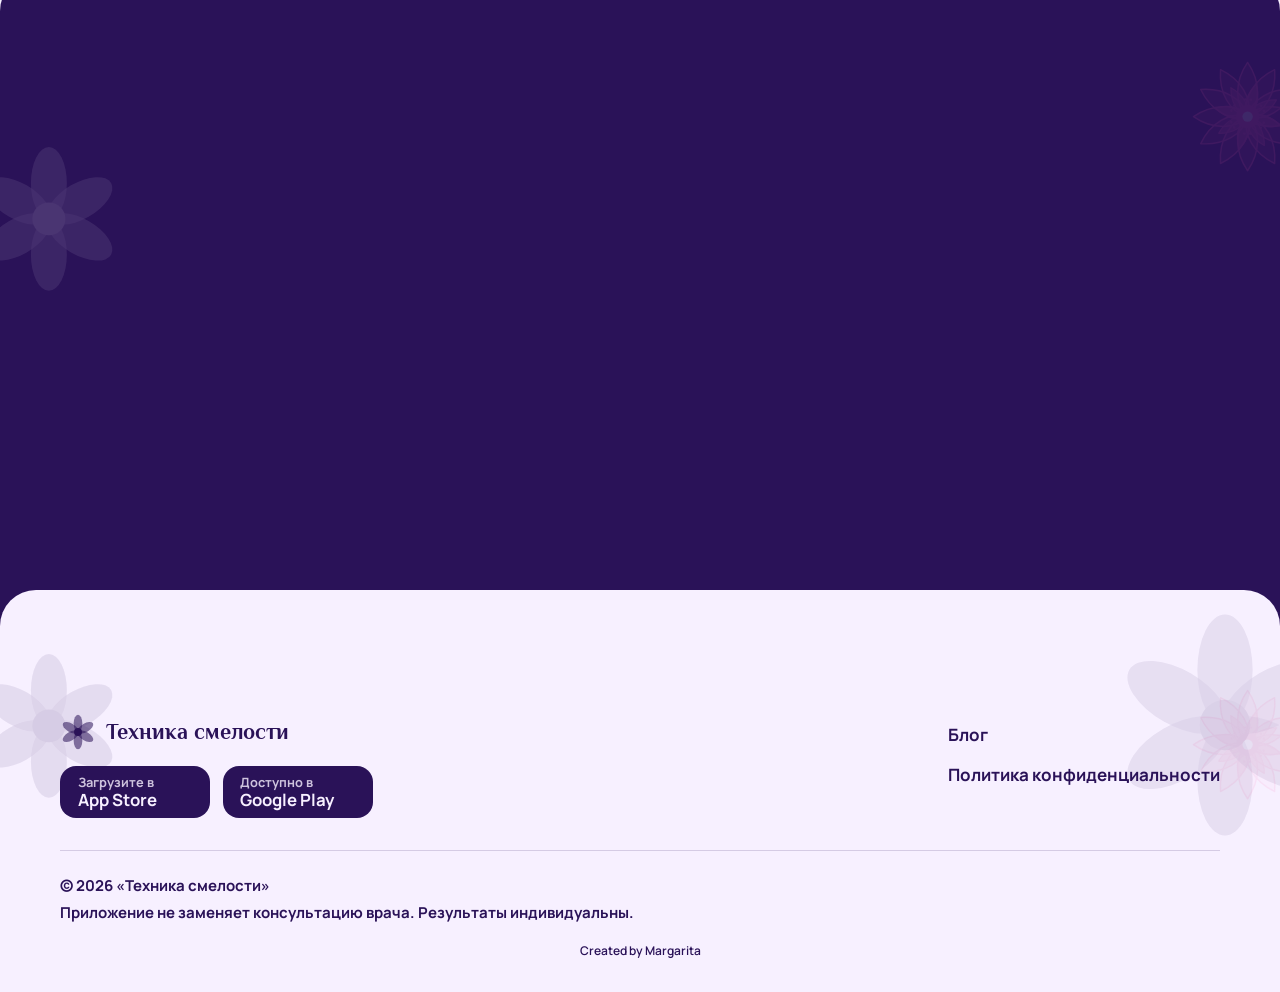
==== commit cfad354d: "третья ветка" ====
--- a/with Claude ii/index.html
+++ b/with Claude ii/index.html
@@ -12,7 +12,7 @@
 <link rel="preconnect" href="https://fonts.gstatic.com" crossorigin>
 <link href="https://fonts.googleapis.com/css2?family=Manrope:wght@600;700;800&family=Philosopher:wght@700&display=swap" rel="stylesheet">
 <style>
-/* Только три цвета: тёмный сливовый, розовый, светлая сирень */
+/* Только три цвета: тёмный сливовый, розовый, светлая сирень и не только */
 :root{--dark:#2a1258;--header:#1a0a3a;--pink:#ff5ca8;--light:#f7f0ff;
   --head:"Philosopher",Georgia,"Times New Roman",serif;--sans:"Manrope",system-ui,-apple-system,"Segoe UI",Roboto,sans-serif;
   --pad:clamp(3rem,7vw,5.5rem);--cut:36px;--r-s:16px;--r-m:26px;
